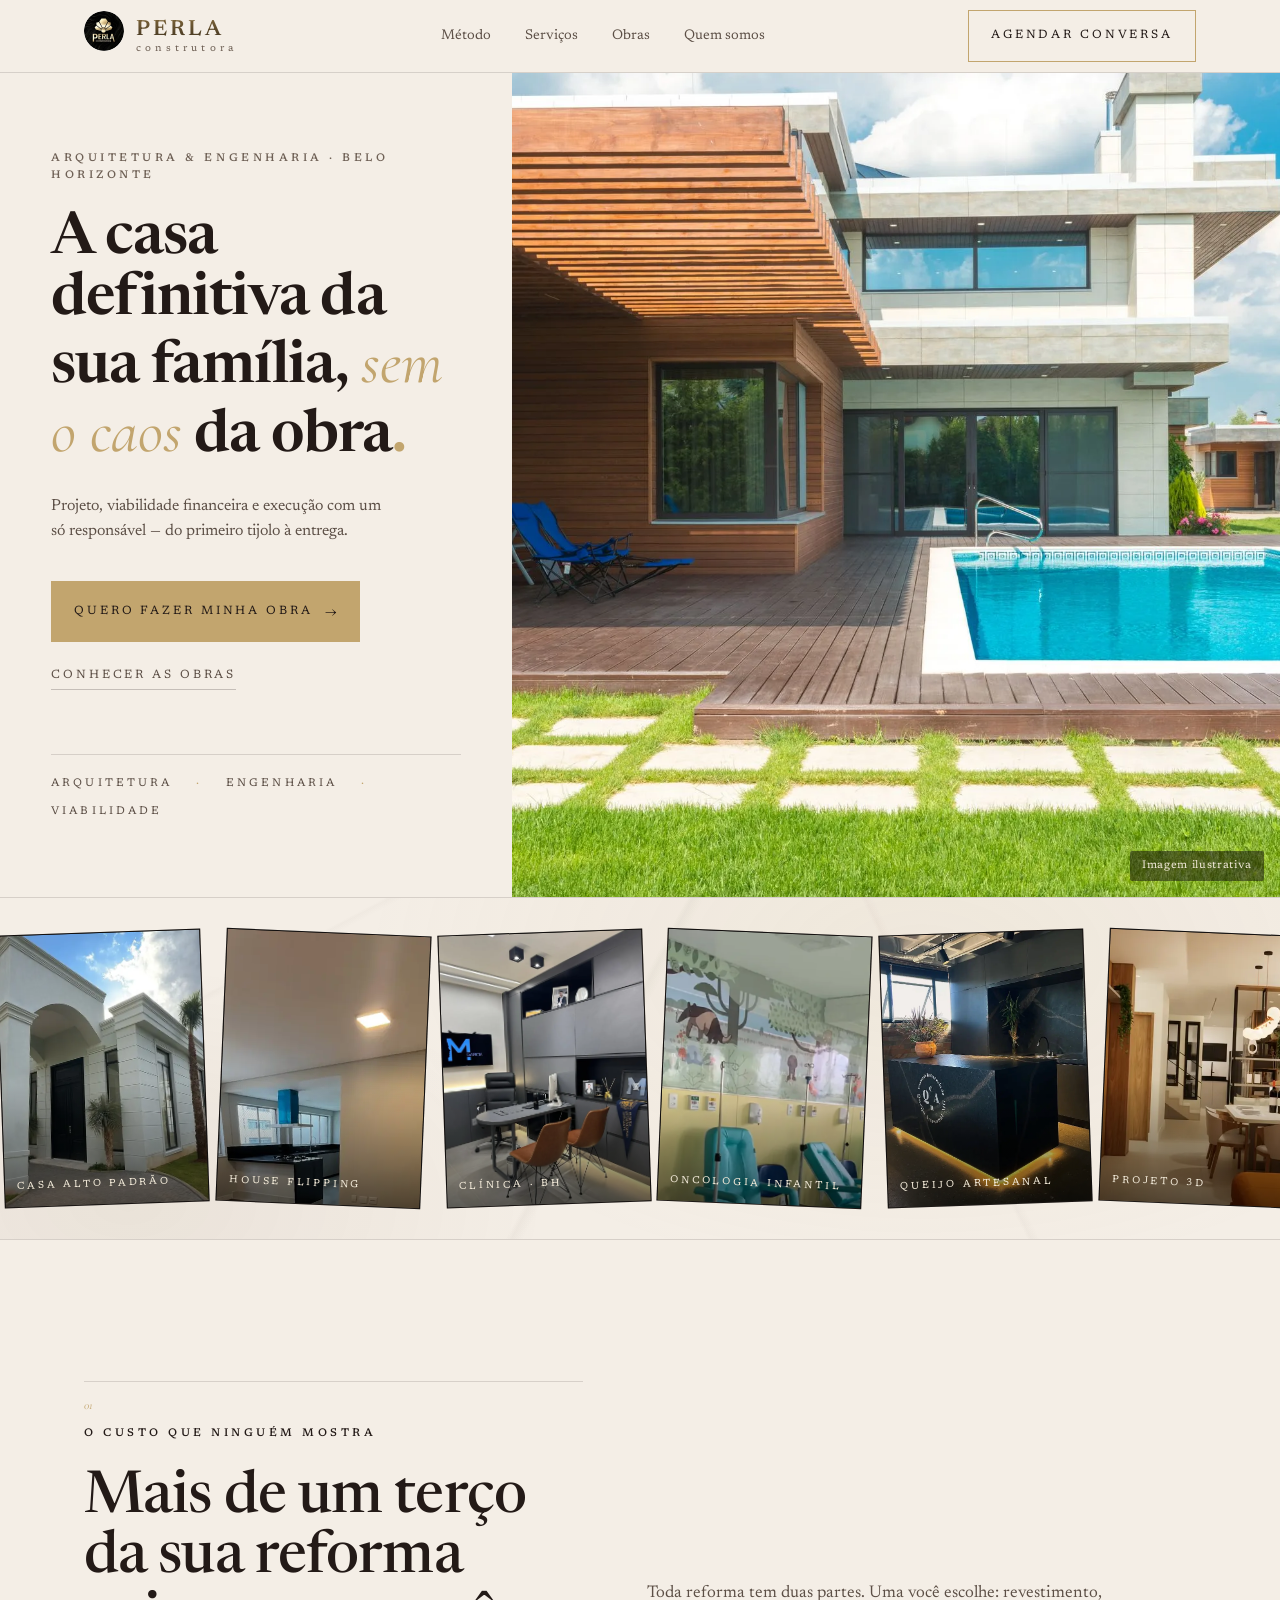
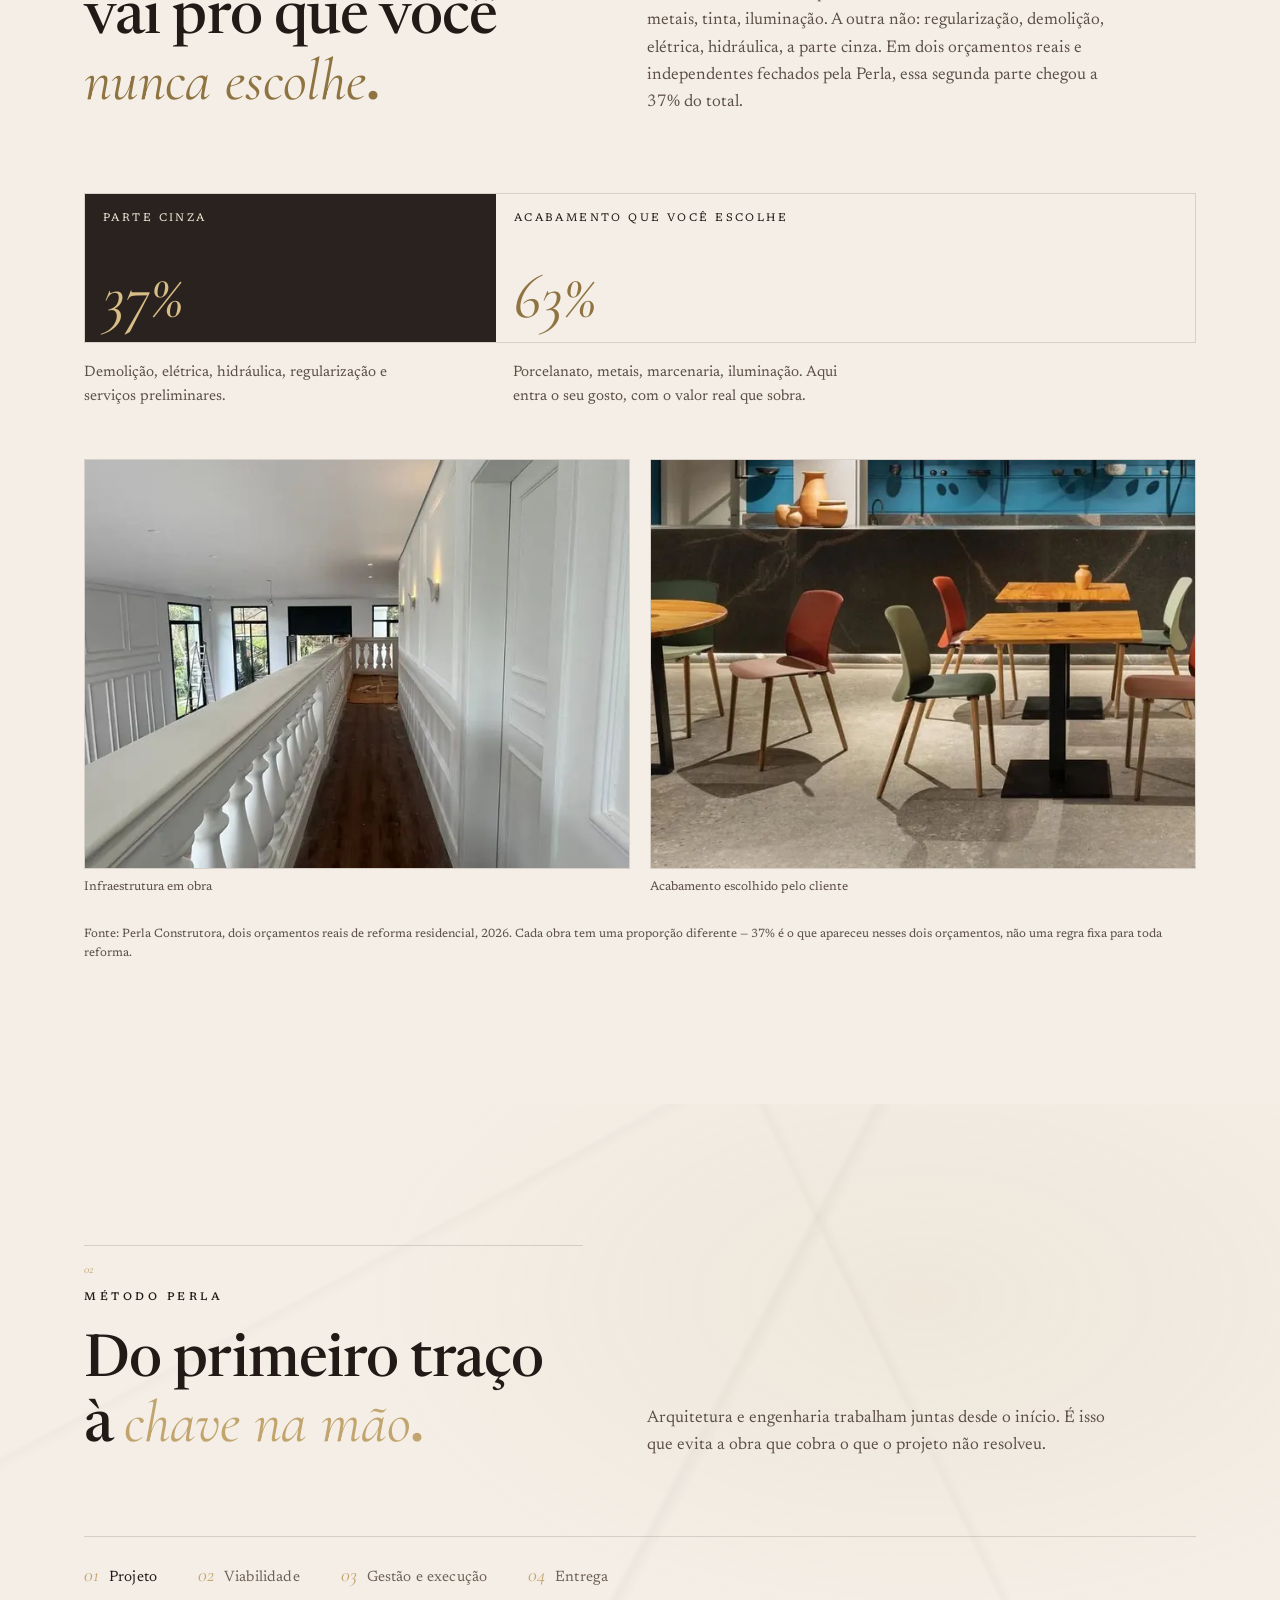
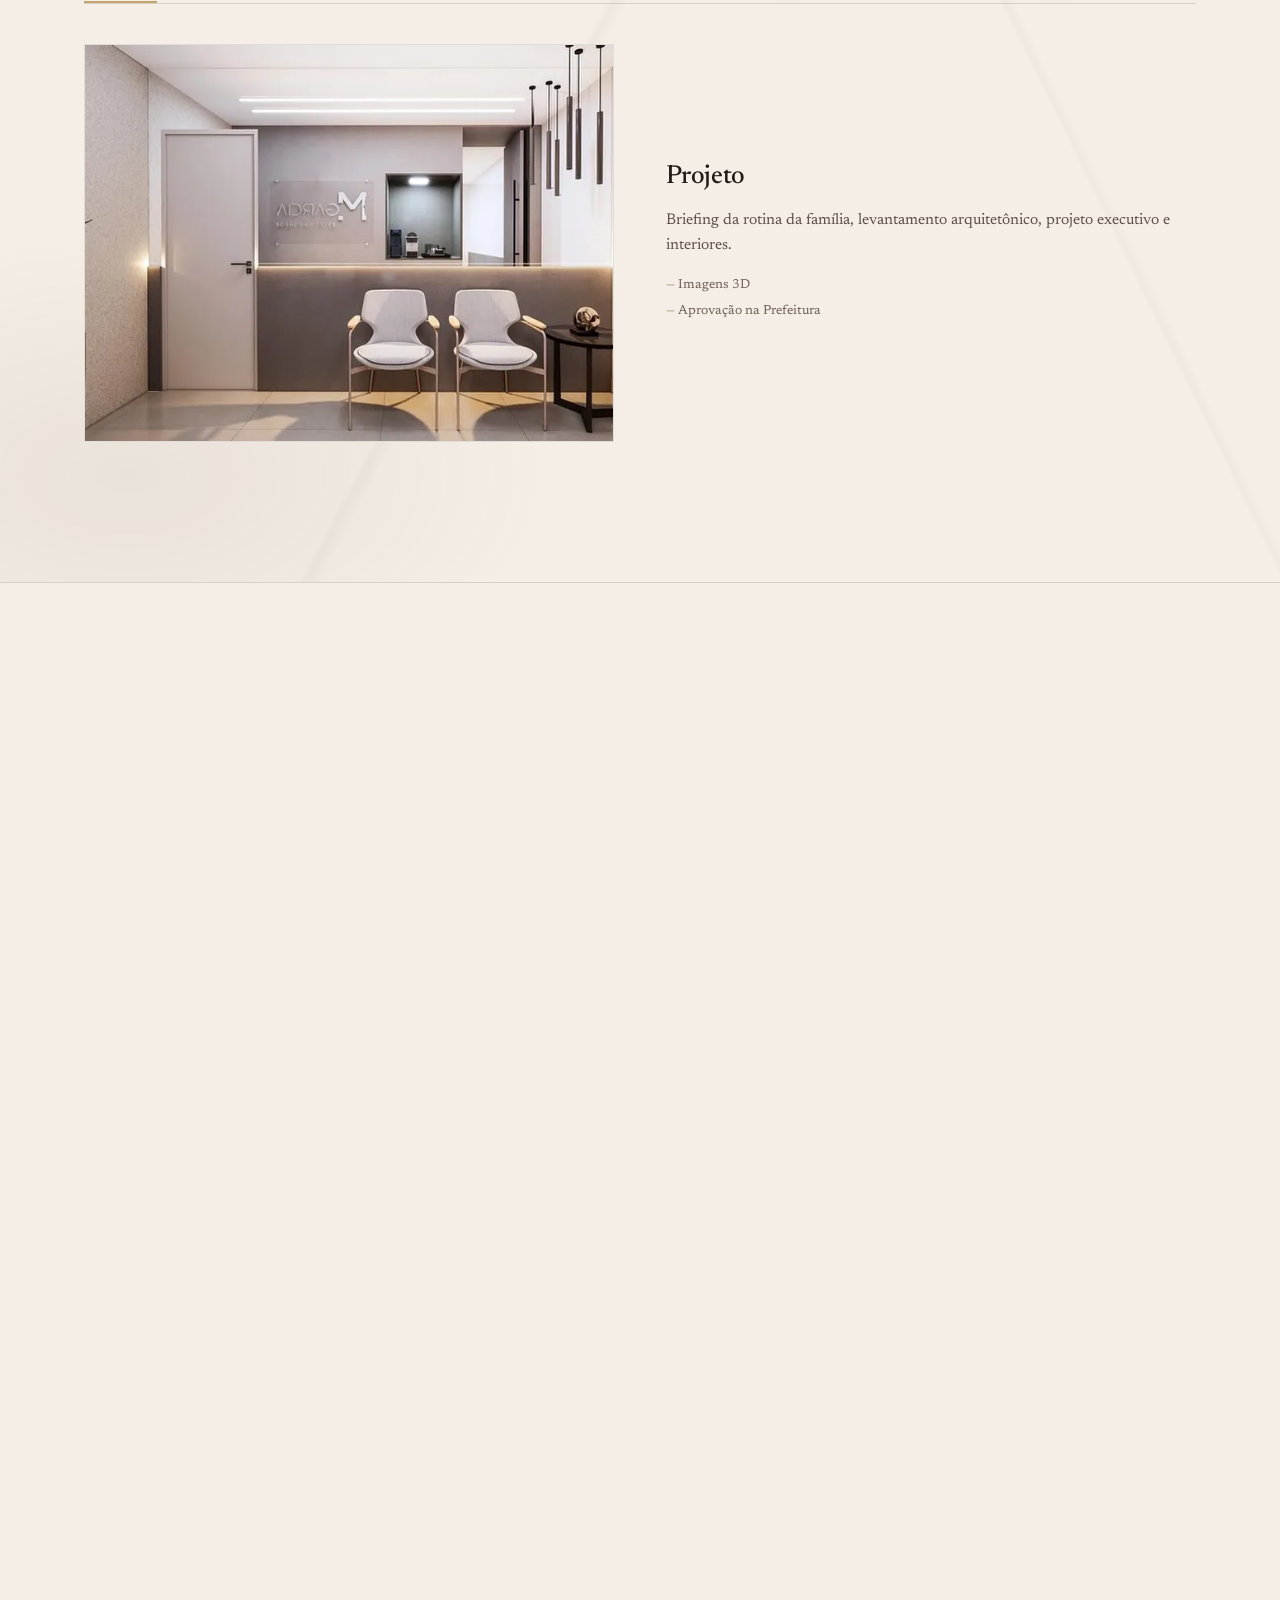
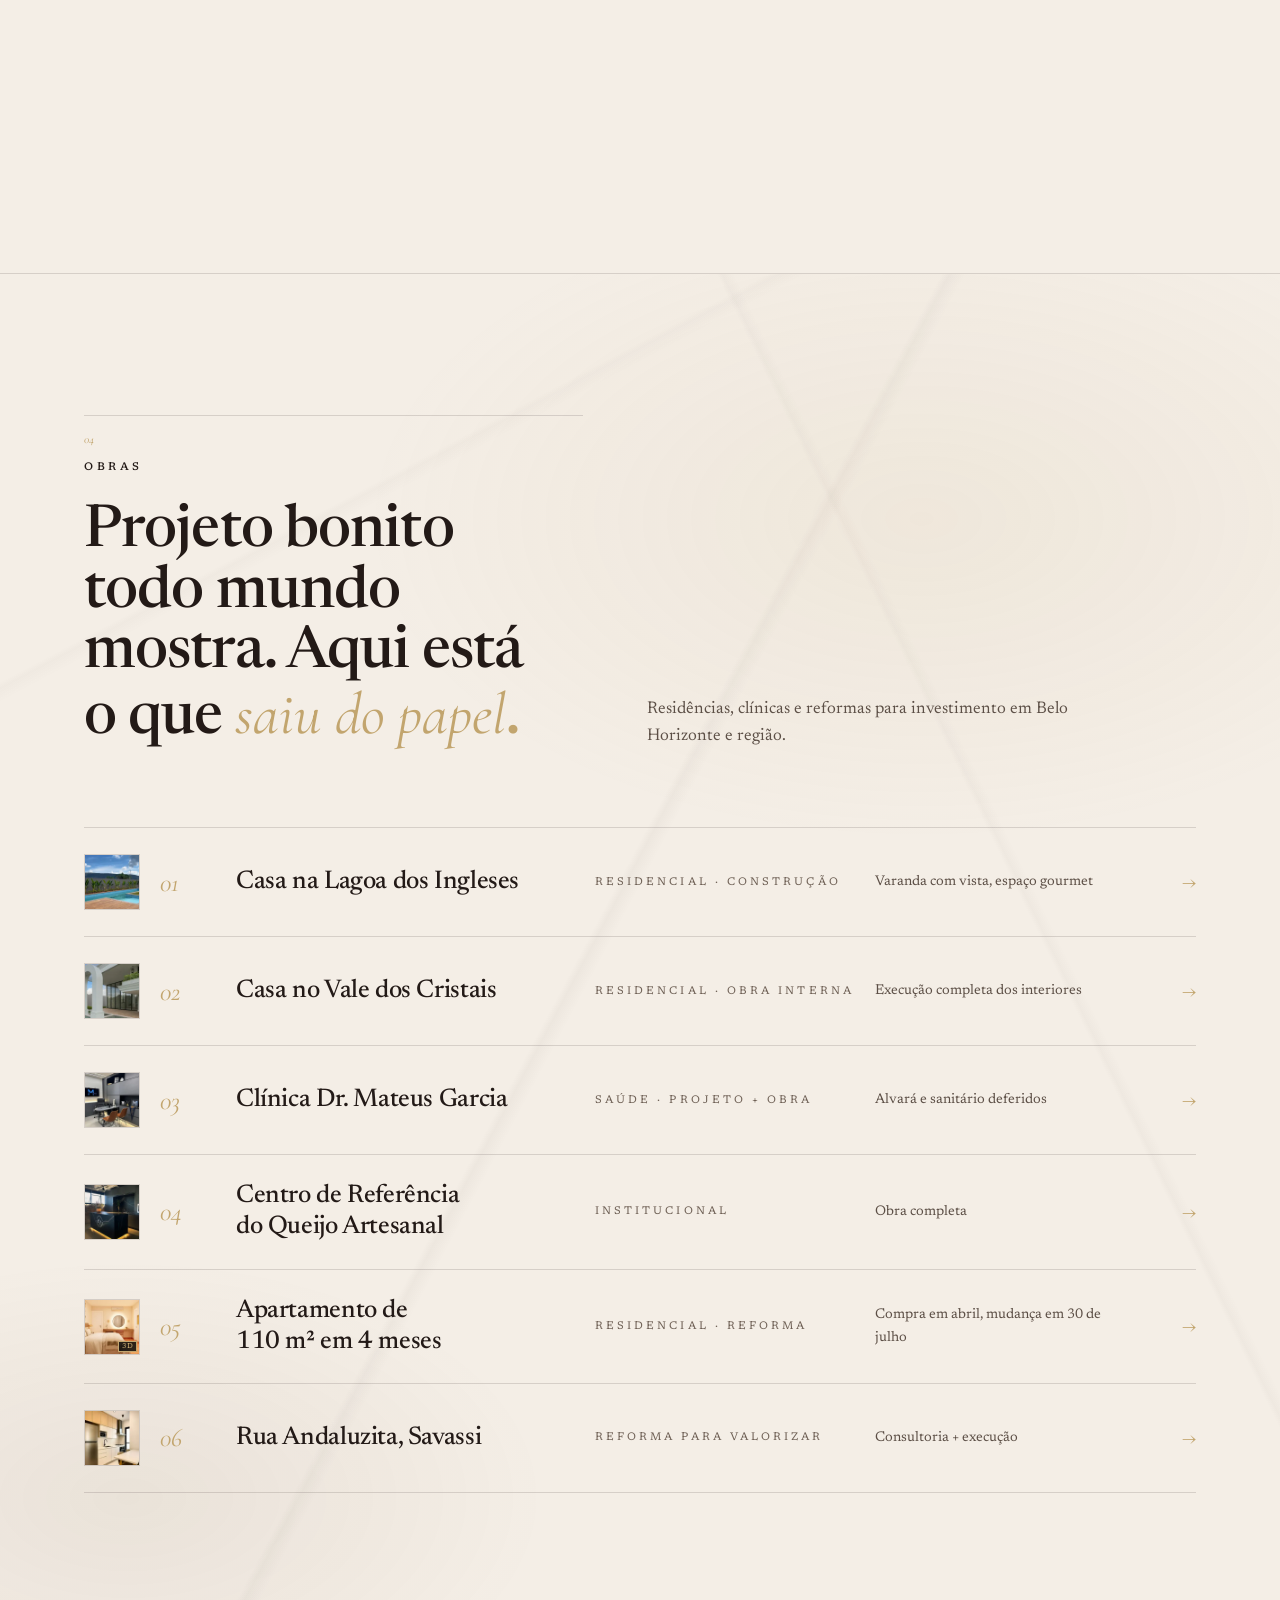
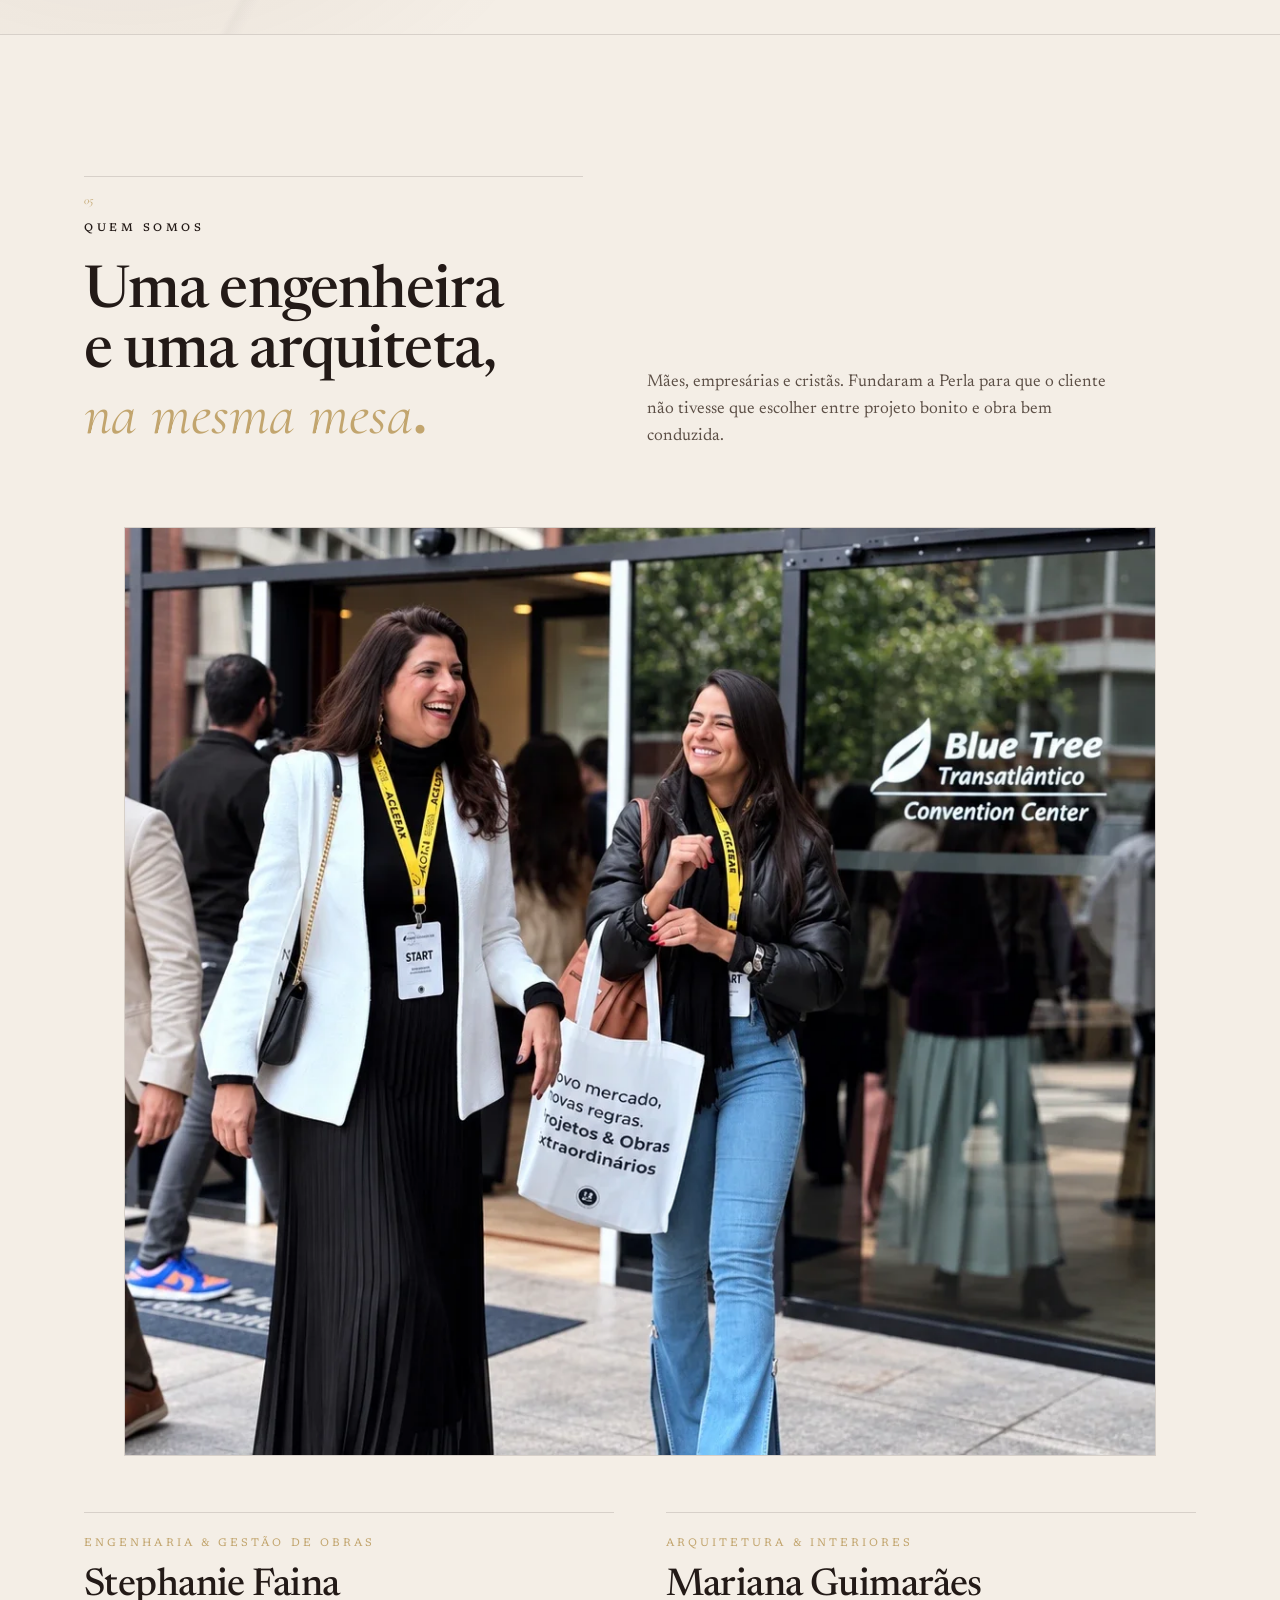
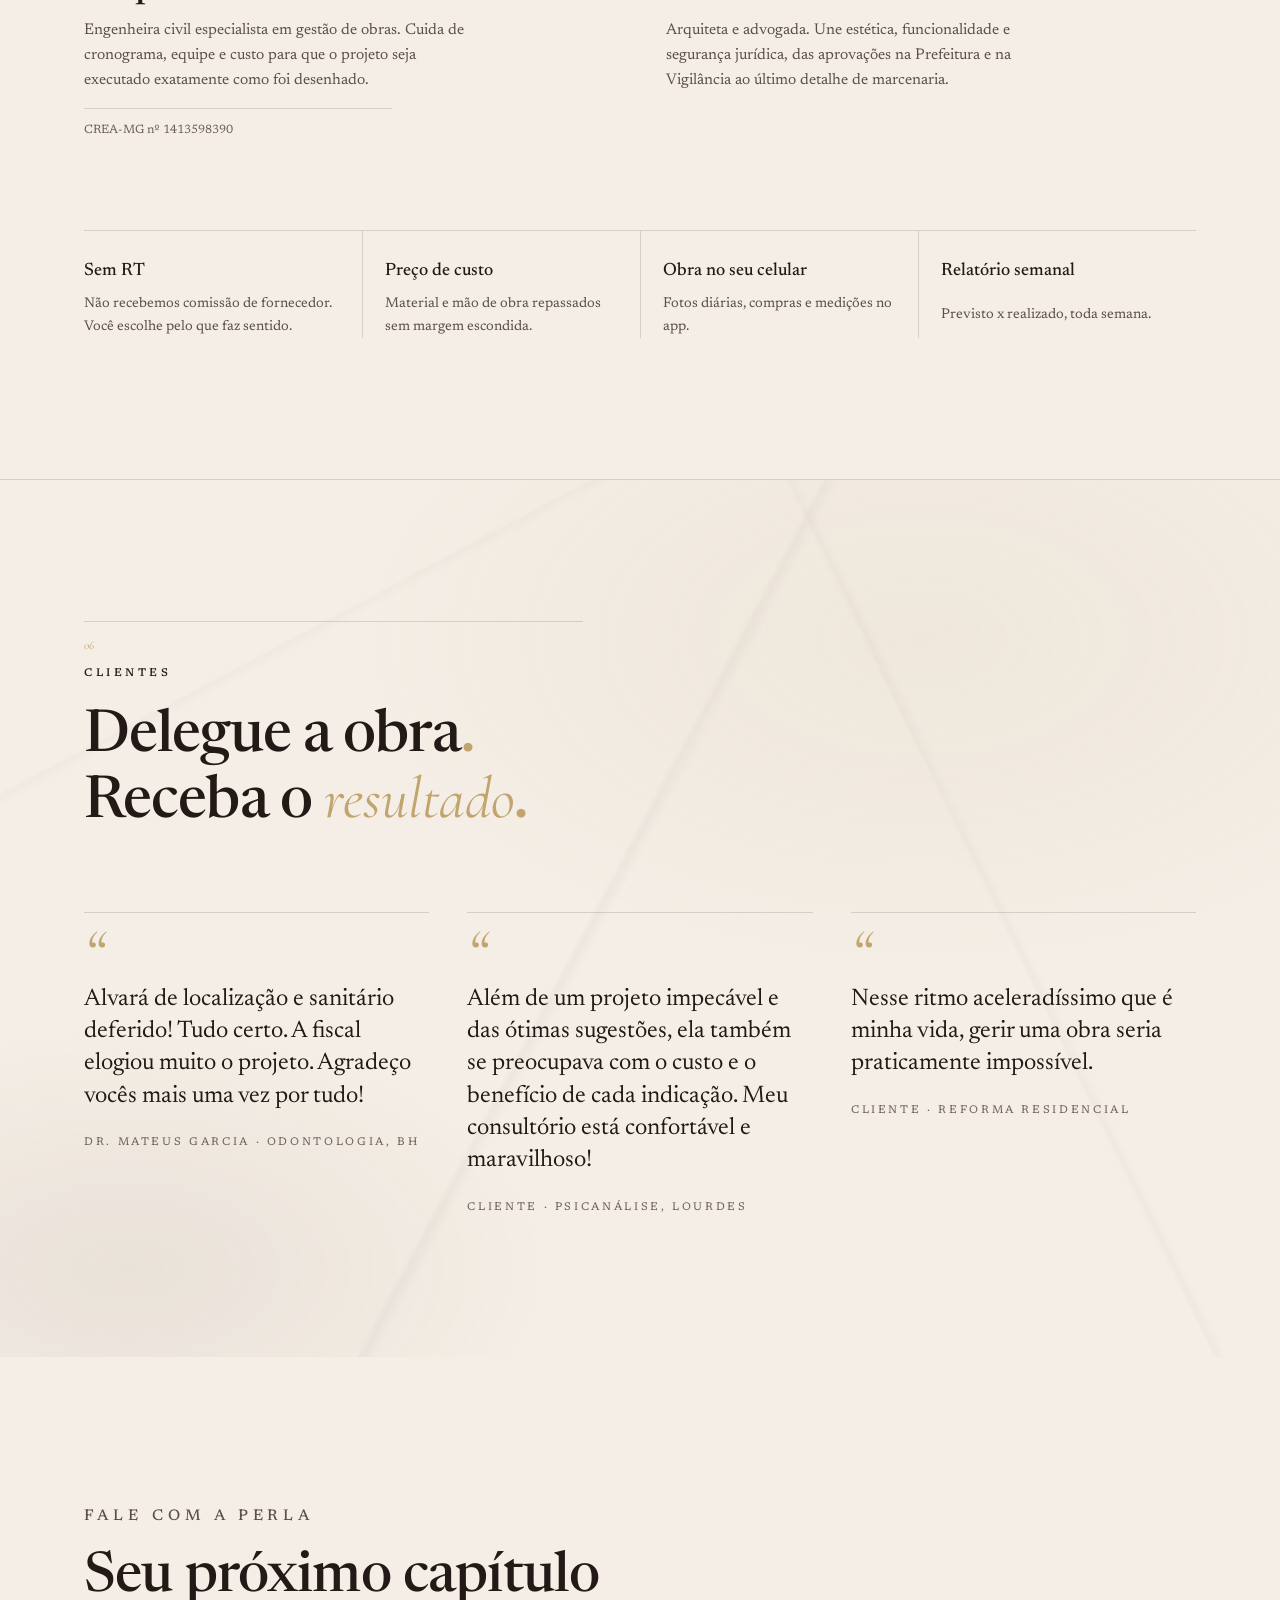
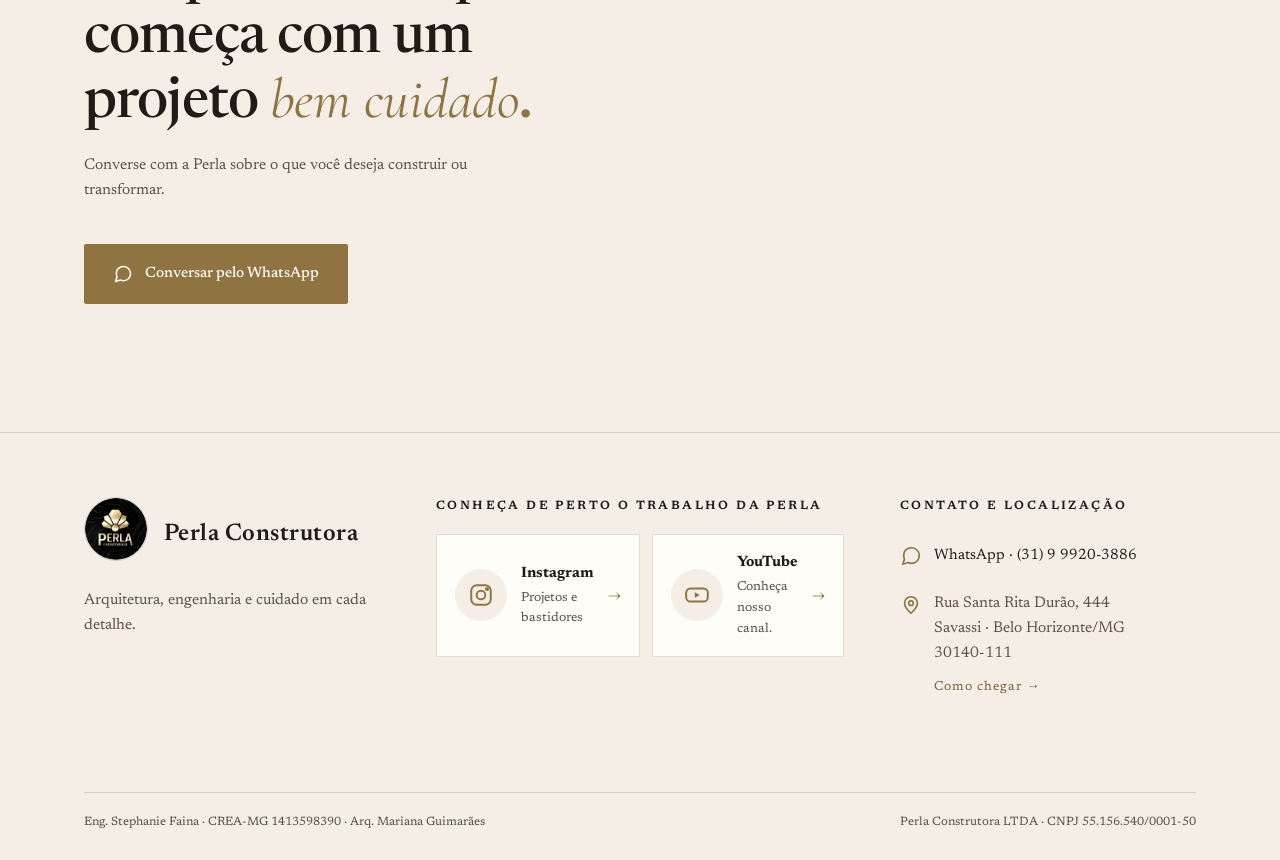
==== index.html @ 3a402b2c "Foto do hero, contraste da marca, WhatsApp padronizado e Método em abas - Hero: foto real (casa com " ====
<!doctype html>
<html lang="pt-BR">
<head>
<meta charset="utf-8">
<meta name="viewport" content="width=device-width, initial-scale=1, viewport-fit=cover">
<meta name="robots" content="noindex, nofollow">
<title>Perla Construtora | Arquitetura, Engenharia e Reformas em Belo Horizonte</title>
<meta name="description" content="Projeto, viabilidade financeira e execução de obras e reformas em Belo Horizonte, com um só responsável. Arquitetura + Engenharia + Viabilidade, sem o caos da obra.">
<meta name="theme-color" content="#F4EEE6">
<meta property="og:type" content="website">
<meta property="og:locale" content="pt_BR">
<meta property="og:site_name" content="Perla Construtora">
<meta property="og:title" content="Perla Construtora | Arquitetura, Engenharia e Reformas em Belo Horizonte">
<meta property="og:description" content="Projeto, viabilidade financeira e execução de obras e reformas em Belo Horizonte, com um só responsável.">
<!-- TODO: og:image e og:url assim que houver domínio de publicação definido (logo já temos, em assets/img/brand/) -->
<link rel="icon" type="image/png" sizes="32x32" href="assets/img/brand/favicon-32.png">
<link rel="apple-touch-icon" sizes="180x180" href="assets/img/brand/favicon-180.png">
<link rel="preconnect" href="https://fonts.googleapis.com">
<link rel="preconnect" href="https://fonts.gstatic.com" crossorigin>
<link rel="stylesheet" href="https://fonts.googleapis.com/css2?family=Cormorant+Garamond:ital,wght@1,400;1,500&family=Newsreader:ital,opsz,wght@0,6..72,400;0,6..72,500;0,6..72,600;1,6..72,400&display=swap">
<style>
/* ============ SISTEMA PERLA · tokens ============ */
:root{
  color-scheme: light;
  /* Cor: 1 fundo, 1 tinta, 1 acento. Nada além disso.
     Tema claro (redesign 26/09) — os nomes --onix/--perola foram mantidos (evita reescrever
     centenas de regras), mas os VALORES viraram os do tema claro: --onix agora é o fundo marfim,
     --perola agora é o texto escuro principal. Ver comentário "AINDA ESCUROS" abaixo para os
     poucos componentes que continuam propositalmente escuros e usam cor literal, não o token. */
  --onix:#F4EEE6;          /* fundo — marfim (era #0E0D0C) */
  --onix-2:#FFFDF8;        /* superfície elevada — cards (era #141210) */
  --perola:#231A17;        /* tinta principal (era #EFE7D6) */
  --perola-2:#5C4F46;      /* texto secundário (era #B3A994) */
  --perola-3:#6F6156;      /* legendas, metadados — 5.18:1 sobre --onix (era #89806F) */
  --ouro:#C2A56E;          /* acento — ouro champanhe do logo (chapado), inalterado */
  --ouro-deep:#9C8A5E;     /* ouro em hover / filetes fortes, inalterado */
  --linha:rgba(35,26,23,.14);
  --linha-2:rgba(35,26,23,.22);
  /* AINDA ESCUROS DE PROPÓSITO (cor literal, não usam --perola/--onix): .nav-mobile (drawer),
     .photo span (legenda sobre foto, tem scrim próprio), .bar .a (bloco escuro dentro do #custo) */
  --escuro-fixo:#0E0D0C; --claro-fixo:#EFE7D6;
  /* Papel/tinta (mesmos tokens, agora iguais a --onix/--perola — mantidos para não quebrar quem
     já referenciava --papel/--tinta diretamente no rodapé/faixa de contato) */
  --papel:#F4EEE6; --tinta:#231A17; --tinta-2:#5C4F46; --linha-p:rgba(35,26,23,.14);
  --ouro-paper:#8F7442; --ouro-paper-texto:#7A6237; /* variante escurecida p/ texto pequeno (4.5:1 em --papel) */

  --display:"Newsreader", "Iowan Old Style", Georgia, serif;
  --num:"Cormorant Garamond", "Iowan Old Style", Georgia, serif;
  --gutter:clamp(20px,5vw,72px);
  --max:1240px;
  /* Escala tipográfica de apoio: consolida corpo secundário (era 15.5/15px espalhado) e meta/terciário (era 14.5/14px) */
  --fs-support:15.5px;
  --fs-meta:14px;
}
*{box-sizing:border-box}
html{scroll-behavior:smooth}
body{margin:0;background:var(--onix);color:var(--perola);font-family:var(--display);font-size:17px;line-height:1.6;-webkit-font-smoothing:antialiased;text-rendering:optimizeLegibility}
a{color:inherit;text-decoration:none}
p{margin:0}
h1,h2,h3{margin:0;font-weight:500;text-wrap:balance;letter-spacing:-.015em}
.shell{max-width:var(--max);margin:0 auto;padding-inline:var(--gutter)}
.label{font-size:11px;letter-spacing:.32em;text-transform:uppercase;color:var(--perola);font-weight:500}
.label.dim{color:var(--perola-3)}
.it{font-family:var(--num);font-style:italic;font-weight:400;color:var(--ouro);letter-spacing:0}
.dot{color:var(--ouro)}
:focus-visible{outline:1px solid var(--ouro);outline-offset:4px}

/* grão de mármore: textura sutil, não enfeite. Linhas viraram tom escuro (eram quase-brancas,
   pensadas pro mármore escuro original) para continuarem visíveis sobre o novo fundo marfim. */
.marble{position:relative;isolation:isolate}
.marble::before{content:"";position:absolute;inset:0;z-index:-1;pointer-events:none;
  background:
   radial-gradient(900px 520px at 72% 18%, rgba(194,165,110,.09), transparent 62%),
   radial-gradient(700px 400px at 10% 90%, rgba(107,74,44,.07), transparent 60%),
   linear-gradient(118deg, transparent 47%, rgba(35,26,23,.03) 47.4%, transparent 48.2%),
   linear-gradient(64deg, transparent 71%, rgba(35,26,23,.022) 71.3%, transparent 71.9%),
   linear-gradient(152deg, transparent 20%, rgba(35,26,23,.018) 20.3%, transparent 21%);}

/* ============ NAV ============ */
.nav{position:sticky;top:env(safe-area-inset-top,0px);z-index:10;background:rgba(244,238,230,.88);backdrop-filter:blur(10px);-webkit-backdrop-filter:blur(10px);border-bottom:1px solid var(--linha)}
.nav .shell{display:flex;align-items:center;justify-content:space-between;gap:24px;height:72px}
.wordmark{display:flex;align-items:center;gap:12px}
.wordmark img{width:40px;height:40px;border-radius:50%;flex:0 0 auto;object-fit:cover}
.wordmark .txt{display:grid;line-height:1;gap:3px}
.wordmark b{font-weight:600;font-size:22px;letter-spacing:.14em;background:linear-gradient(180deg,var(--ouro-paper-texto),#4A3B24 80%);-webkit-background-clip:text;background-clip:text;color:transparent}
.wordmark .sub{font-size:10px;letter-spacing:.42em;color:var(--perola-3);text-transform:lowercase}
.nav ul{display:flex;gap:34px;list-style:none;margin:0;padding:0;font-size:14px;color:var(--perola-2)}
.nav ul a{transition:color .3s ease}
.nav ul a:hover{color:var(--perola)}
.btn{display:inline-flex;align-items:center;gap:12px;font-size:12px;letter-spacing:.24em;text-transform:uppercase;padding:15px 22px;border:1px solid var(--ouro);color:var(--perola);transition:background .35s ease,color .35s ease}
.btn:hover{background:var(--ouro);color:var(--tinta)}
.btn.solid{background:var(--ouro);color:var(--tinta)}
.btn.solid:hover{background:var(--tinta);color:var(--papel)}
.btn .arr{font-family:var(--num);font-style:italic;font-size:18px;letter-spacing:0;text-transform:none}
.link{font-size:12px;letter-spacing:.24em;text-transform:uppercase;color:var(--perola-2);border-bottom:1px solid var(--linha-2);padding-bottom:4px;transition:color .3s ease,border-color .3s ease}
.link:hover{color:var(--perola);border-color:var(--ouro)}
/* Menu mobile: hamburger substitui o menu desktop e o CTA do topo abaixo de 900px — nada de nav "sumindo" sem alternativa */
.nav-burger{display:none;flex-direction:column;justify-content:center;align-items:center;gap:5px;width:40px;height:40px;padding:0;margin:0;background:none;border:0;cursor:pointer;flex:0 0 auto}
.nav-burger span{display:block;width:20px;height:1.5px;background:var(--perola);transition:transform .3s cubic-bezier(.2,.7,.1,1),opacity .25s ease}
.nav-burger[aria-expanded="true"] span:nth-child(1){transform:translateY(6.5px) rotate(45deg)}
.nav-burger[aria-expanded="true"] span:nth-child(2){opacity:0}
.nav-burger[aria-expanded="true"] span:nth-child(3){transform:translateY(-6.5px) rotate(-45deg)}
.nav-mobile{display:none;position:fixed;left:0;right:0;top:73px;bottom:0;z-index:9;background:rgba(14,13,12,.98);backdrop-filter:blur(14px);-webkit-backdrop-filter:blur(14px);padding:8px var(--gutter) 32px;overflow-y:auto}
.nav-mobile.open{display:block}
.nav-mobile ul{display:block;list-style:none;margin:0;padding:0}
.nav-mobile li{border-bottom:1px solid var(--linha)}
.nav-mobile ul a{display:block;padding:20px 2px;font-family:var(--display);font-size:clamp(22px,6vw,28px);color:var(--claro-fixo)}
.nav-mobile .btn{margin-top:28px;justify-content:center;width:100%}
body.nav-open{overflow:hidden}
@media (max-width:900px){.nav>.shell>ul,.nav>.shell>.btn{display:none}.nav-burger{display:flex}}
@media (max-width:480px){.nav .btn{padding:11px 14px;font-size:10px;letter-spacing:.18em}}

/* ============ HERO (split claro — redesign 26/09) ============
   Painel de texto em marfim à esquerda (~40%) + fotografia grande à direita (~60%), sem escurecimento
   nem overlay sobre a foto — luminosidade e cores naturais preservadas, como pedido. Empilha no
   celular: texto primeiro, depois a foto, sem cortes de enquadramento (object-fit:cover só ajusta
   pelas bordas, nunca corta o centro do assunto). */
.hero-split{display:grid;grid-template-columns:minmax(340px,40%) 1fr;min-height:min(86vh,720px)}
.hero-texto{display:flex;flex-direction:column;justify-content:center;padding:clamp(48px,6vw,88px) clamp(28px,4vw,64px)}
.hero h1{font-size:clamp(38px,4.6vw,68px);line-height:1.04;font-weight:600;margin-top:24px}
.hero h1 .it{font-size:1.05em}
.hero .lede{font-size:clamp(16px,1.2vw,18px);color:var(--perola-2);max-width:38ch;margin-top:26px;line-height:1.6}
.hero .ctas{display:flex;flex-wrap:wrap;align-items:center;gap:24px;margin-top:36px}
.trio{display:flex;flex-wrap:wrap;gap:10px 24px;margin-top:clamp(40px,5vw,64px);padding-top:20px;border-top:1px solid var(--linha);font-size:11px;letter-spacing:.28em;text-transform:uppercase;color:var(--perola-2)}
.trio span:not(:last-child)::after{content:"·";margin-left:24px;color:var(--ouro)}
.hero-foto{position:relative;overflow:hidden;background:var(--onix-2)}
.hero-foto picture{position:absolute;inset:0;display:block}
.hero-foto img{width:100%;height:100%;object-fit:cover;display:block}
.hero-nota{position:absolute;bottom:16px;right:16px;font-size:11px;letter-spacing:.06em;color:#EFE7D6;background:rgba(14,13,12,.5);padding:6px 12px;border-radius:2px}
@media (max-width:900px){
  .hero-split{grid-template-columns:1fr;min-height:auto}
  .hero-foto{aspect-ratio:4/3;order:2}
  .hero-texto{order:1;padding-bottom:24px}
}
/* Espaçamento comprimido só no celular — a foto precisa aparecer bem mais cedo (era só depois de
   toda a rolagem do texto). Reduz as margens entre título/descrição/CTAs/tags, sem mudar desktop. */
@media (max-width:600px){
  .hero h1{margin-top:16px}
  .hero .lede{margin-top:14px}
  .hero .ctas{margin-top:20px;gap:14px}
  .trio{margin-top:20px;padding-top:14px}
}

/* ============ SEÇÕES ============ */
section{padding-block:clamp(88px,11vw,160px)}
section[id]{scroll-margin-top:88px}
/* Ritmo vertical comprimido no mobile: o floor de 88px do clamp acima é alto demais empilhado em telas
   pequenas — reduzido aqui só para phones, sem mexer no valor fluido usado em tablet/desktop */
@media (max-width:600px){section{padding-block:clamp(56px,14vw,88px)}}
.sec-head{display:grid;grid-template-columns:minmax(0,1fr) minmax(0,1.1fr);gap:clamp(28px,5vw,80px);align-items:end;margin-bottom:clamp(48px,6vw,88px)}
.sec-head .tag{display:grid;gap:10px;border-top:1px solid var(--linha);padding-top:14px}
.sec-head .tag i{font-family:var(--num);font-size:12px;color:var(--ouro)}
.sec-head h2{font-size:clamp(34px,4.6vw,64px);line-height:1.03;margin-top:26px}
.sec-head p{color:var(--perola-2);max-width:46ch}
@media (max-width:820px){.sec-head{grid-template-columns:1fr}}

/* Foto real dentro de .photo: preenche o quadro, legenda sobreposta com gradiente de leitura */
.photo{position:relative;background:linear-gradient(160deg,#1c1916,#0f0e0d 70%);border:1px solid var(--linha);overflow:hidden;display:flex;align-items:flex-end;padding:18px}
.photo::after{content:"";position:absolute;inset:0;background:linear-gradient(180deg,transparent 55%,rgba(0,0,0,.55) 100%);pointer-events:none}
.photo img{position:absolute;inset:0;width:100%;height:100%;object-fit:cover;display:block}
.photo span{position:relative;z-index:1;font-size:10px;letter-spacing:.28em;text-transform:uppercase;color:var(--claro-fixo)}

/* Fita de obras: rolagem contínua em CSS puro (sem lib), pausa no hover, some sob prefers-reduced-motion */
.marquee-strip{border-top:1px solid var(--linha);border-bottom:1px solid var(--linha);overflow:hidden;padding-block:clamp(22px,3vw,34px)}
.marquee-track{display:flex;gap:16px;width:max-content}
.marquee-track .photo{flex:0 0 auto;width:clamp(150px,16vw,210px);aspect-ratio:3/4;padding:12px}
.marquee-track .photo:nth-child(odd){transform:rotate(-2deg)}
.marquee-track .photo:nth-child(even){transform:rotate(2.4deg)}
@media (prefers-reduced-motion:no-preference){
  .marquee-track{animation:marquee-scroll 46s linear infinite}
  .marquee-strip:hover .marquee-track,.marquee-strip:focus-within .marquee-track{animation-play-state:paused}
  @keyframes marquee-scroll{from{transform:translateX(0)}to{transform:translateX(-50%)}}
}
@media (prefers-reduced-motion:reduce){.marquee-strip{overflow-x:auto}}

/* ============ O CUSTO (seção clara) ============ */
.paper{background:var(--papel);color:var(--tinta)}
.paper .sec-head .tag{border-color:var(--linha-p)}
.paper .label{color:var(--tinta)}
.paper .label.dim,.paper .sec-head p{color:var(--tinta-2)}
.paper .it{color:var(--ouro-paper)}
.paper h2{color:var(--tinta)}
.paper .dot{color:var(--ouro-paper)}
.split{display:grid;gap:18px}
.bar{display:grid;grid-template-columns:37fr 63fr;height:clamp(96px,12vw,150px);border:1px solid var(--linha-p)}
.bar div{display:flex;flex-direction:column;justify-content:space-between;padding:16px 18px}
.bar .a{background:#2A221E;color:var(--claro-fixo)}
.bar .b{background:transparent}
.bar b{font-family:var(--num);font-style:italic;font-weight:400;font-size:clamp(40px,5vw,64px);line-height:.9}
.bar .a b{color:#D8BD86}
.bar .b b{color:var(--ouro-paper)}
.bar small{font-size:11px;letter-spacing:.22em;text-transform:uppercase}
.bar-legend{display:grid;grid-template-columns:37fr 63fr;gap:0;font-size:15px;color:var(--tinta-2)}
.bar-legend p{padding-right:18px;max-width:40ch}
.bar-legend p+p{padding-left:18px}
.src{font-size:12px;color:var(--tinta-2);margin-top:10px}
.custo-fotos{display:grid;grid-template-columns:1fr 1fr;gap:20px;margin-top:32px}
.custo-fotos figure{margin:0}
.custo-fotos img{width:100%;height:auto;display:block;border:1px solid var(--linha-p)}
.custo-fotos figcaption{margin-top:8px;font-size:12.5px;color:var(--tinta-2)}
@media (max-width:640px){.bar-legend{grid-template-columns:1fr;gap:12px}.bar-legend p+p{padding-left:0}.custo-fotos{grid-template-columns:1fr}}
.bar div{transition:background-color .5s ease}
.bar:hover .a{background-color:#332921}

/* ============ MÉTODO ============ */
.metodo-tabs{border-top:1px solid var(--linha);padding-top:8px}
.metodo-nav{display:flex;flex-wrap:wrap;border-bottom:1px solid var(--linha);margin-bottom:40px}
.metodo-tab{appearance:none;background:none;border:none;border-bottom:2px solid transparent;cursor:pointer;display:flex;align-items:baseline;gap:10px;padding:18px 0 14px;margin-right:clamp(20px,3.2vw,44px);font-family:inherit;color:var(--perola-3);transition:color .3s ease,border-color .3s ease}
.metodo-tab i{font-family:var(--num);font-style:italic;font-size:20px;color:var(--ouro)}
.metodo-tab span{font-size:15px;letter-spacing:.01em}
.metodo-tab:hover{color:var(--perola)}
.metodo-tab:focus-visible{outline:2px solid var(--ouro);outline-offset:4px}
.metodo-tab.is-active{color:var(--perola);border-bottom-color:var(--ouro)}
.metodo-painel{display:grid;grid-template-columns:minmax(0,1fr) minmax(0,1fr);gap:clamp(28px,4vw,56px);align-items:center}
.metodo-painel[hidden]{display:none}
.metodo-foto{display:block;aspect-ratio:4/3;overflow:hidden;border:1px solid var(--linha);background:var(--onix-2)}
.metodo-foto img{width:100%;height:100%;object-fit:cover;display:block}
.metodo-foto-wide{aspect-ratio:37/5}
.metodo-texto h3{font-size:clamp(22px,2.2vw,26px);line-height:1.15;margin-bottom:16px}
.metodo-texto p{color:var(--perola-2);font-size:var(--fs-support)}
.metodo-texto ul{margin:16px 0 0;padding:0;list-style:none;display:grid;gap:6px;font-size:13px;color:var(--perola-3)}
.metodo-texto li::before{content:"— ";color:var(--ouro-deep)}
@media (max-width:760px){.metodo-nav{margin-bottom:28px}.metodo-tab{padding:12px 0 10px;margin-right:20px}.metodo-tab span{font-size:14px}.metodo-painel{grid-template-columns:1fr;gap:20px}}
@media (prefers-reduced-motion:reduce){.metodo-tab{transition:none}}

/* ============ SERVIÇOS ============ */
.doors{display:grid;grid-template-columns:repeat(3,minmax(0,1fr));gap:clamp(16px,2vw,28px)}
.door{display:grid;grid-template-rows:auto auto 1fr;gap:22px;border:1px solid var(--linha);padding:0 0 clamp(24px,2.6vw,36px);background:var(--onix-2);transition:border-color .4s ease}
.door:hover{border-color:var(--ouro-deep)}
.door .photo{aspect-ratio:4/3;width:100%;max-width:100%;border:0;border-bottom:1px solid var(--linha);overflow:hidden}
.door .photo img{transition:transform .6s cubic-bezier(.2,.7,.1,1)}
.door:hover .photo img{transform:scale(1.045)}
.door>div:not(.photo),.door>p{padding-inline:clamp(24px,2.6vw,36px)}
.door h3{font-size:clamp(24px,2.3vw,30px);line-height:1.1}
.door .arr{display:inline-block;font-family:var(--num);font-style:italic;color:var(--ouro);margin-left:8px;opacity:0;transform:translateX(-6px);transition:opacity .4s ease,transform .4s cubic-bezier(.2,.7,.1,1)}
.door:hover .arr{opacity:1;transform:translateX(0)}
.door p{color:var(--perola-2);font-size:var(--fs-support)}
.door .for{font-size:11px;letter-spacing:.28em;text-transform:uppercase;color:var(--perola-3)}
.niche{margin-top:clamp(16px,2vw,28px);display:grid;grid-template-columns:auto auto 1fr auto;gap:clamp(20px,3vw,40px);align-items:center;border:1px solid var(--linha);padding:clamp(24px,2.6vw,36px);transition:border-color .4s ease}
.niche:hover{border-color:var(--ouro-deep)}
.niche .foto{width:88px;height:88px;flex:0 0 auto;border:1px solid var(--linha);overflow:hidden}
.niche .foto img{width:100%;height:100%;object-fit:cover;display:block}
.niche .it{font-size:clamp(44px,4.4vw,60px);line-height:.8}
.niche h3{font-size:clamp(22px,2.2vw,26px)}
.niche p{color:var(--perola-2);font-size:var(--fs-support);max-width:60ch;margin-top:6px}
@media (max-width:900px){.doors{grid-template-columns:1fr}.niche{grid-template-columns:auto 1fr;grid-template-areas:"foto num" "texto texto" "link link"}.niche .foto{grid-area:foto}.niche .it{grid-area:num}.niche>div{grid-area:texto}.niche .link{grid-area:link;margin-top:12px}}

/* ============ OBRAS ============ */
.works{list-style:none;margin:0;padding:0;border-top:1px solid var(--linha)}
.works li{border-bottom:1px solid var(--linha)}
.works a{display:grid;grid-template-columns:56px 56px minmax(0,1.3fr) minmax(0,1fr) minmax(0,1fr) 40px;gap:20px;align-items:center;padding:26px 0;transition:padding .35s ease}
.works a:hover{padding-left:10px}
.works .thumb{width:56px;height:56px;overflow:hidden;flex:0 0 auto;border:1px solid var(--linha);position:relative}
.works .thumb img{width:100%;height:100%;object-fit:cover;display:block;transition:transform .5s cubic-bezier(.2,.7,.1,1)}
.works a:hover .thumb img{transform:scale(1.08)}
.works .thumb .selo-3d-mini{position:absolute;bottom:2px;right:2px;background:rgba(14,13,12,.86);border:1px solid var(--ouro);color:var(--ouro);font-size:7px;letter-spacing:.06em;padding:1px 3px;line-height:1}
.works .n{font-family:var(--num);font-style:italic;color:var(--ouro);font-size:26px;transition:color .35s ease}
.works a:hover .n{color:var(--perola)}
.works h3{font-size:clamp(20px,2vw,26px);line-height:1.2}
.works .t{font-size:11px;letter-spacing:.28em;text-transform:uppercase;color:var(--perola-3)}
.works .d{font-size:var(--fs-meta);color:var(--perola-2)}
.works .go{font-family:var(--num);font-style:italic;color:var(--ouro);font-size:22px;text-align:right;display:inline-block;transition:transform .35s cubic-bezier(.2,.7,.1,1)}
.works a:hover .go{transform:translateX(5px)}
@media (max-width:820px){
  .works a{grid-template-columns:56px 40px 1fr;row-gap:6px}
  .works .thumb{grid-row:1/4}
  .works .n{grid-column:2;grid-row:1}
  .works h3{grid-column:3;grid-row:1}
  .works .t{grid-column:3;grid-row:2}
  .works .d{grid-column:3;grid-row:3}
  .works .go{display:none}
}

/* ============ SÓCIAS ============ */
.duo-photo{margin-bottom:clamp(32px,5vw,56px);border:1px solid var(--linha);overflow:hidden}
.duo-photo img{width:100%;height:auto;display:block;aspect-ratio:1080/972;object-fit:cover}
.duo{display:grid;grid-template-columns:repeat(2,minmax(0,1fr));gap:clamp(24px,4vw,64px)}
.person{display:grid;gap:14px;align-content:start;border-top:1px solid var(--linha);padding-top:22px}
.person h3{font-size:clamp(28px,3vw,40px);line-height:1}
.person .role{font-size:11px;letter-spacing:.28em;text-transform:uppercase;color:var(--ouro)}
.person p{color:var(--perola-2);font-size:var(--fs-support);max-width:44ch}
.person .reg{font-size:12px;color:var(--perola-3);border-top:1px solid var(--linha);padding-top:12px}
.values{display:grid;grid-template-columns:repeat(4,minmax(0,1fr));gap:0;margin-top:clamp(56px,7vw,96px);border-top:1px solid var(--linha)}
.values div{padding:26px 22px 0 0;display:grid;gap:8px}
.values div+div{padding-left:22px;border-left:1px solid var(--linha)}
.values b{font-weight:500;font-size:18px;position:relative;display:inline-block}
.values b::after{content:"";position:absolute;left:0;right:0;bottom:-3px;height:1px;background:var(--ouro);transform:scaleX(0);transform-origin:left;transition:transform .4s cubic-bezier(.2,.7,.1,1)}
.values div:hover b::after{transform:scaleX(1)}
.values span{font-size:var(--fs-meta);color:var(--perola-2)}
@media (max-width:820px){.duo{grid-template-columns:1fr}.values{grid-template-columns:1fr 1fr;row-gap:28px}.values div:nth-child(3){border-left:0;padding-left:0}}
@media (max-width:480px){.values{grid-template-columns:1fr;row-gap:24px}.values div{border-left:0!important;padding-left:0!important}}

/* ============ DEPOIMENTOS ============ */
.quotes{display:grid;grid-template-columns:repeat(3,minmax(0,1fr));gap:clamp(24px,3vw,48px)}
.quotes figure{margin:0;display:grid;gap:22px;align-content:start;border-top:1px solid var(--linha);padding-top:26px;transition:border-color .4s ease}
.quotes figure:hover{border-color:var(--ouro-deep)}
.quotes .mark{font-family:var(--num);font-style:italic;color:var(--ouro);font-size:64px;line-height:.4;height:22px;display:inline-block;transition:transform .4s cubic-bezier(.2,.7,.1,1)}
.quotes figure:hover .mark{transform:translateY(-3px)}
.quotes blockquote{margin:0;font-size:clamp(20px,1.9vw,24px);line-height:1.35;font-weight:400}
.quotes figcaption{font-size:11px;letter-spacing:.24em;text-transform:uppercase;color:var(--perola-3)}
@media (max-width:900px){.quotes{grid-template-columns:1fr}}

/* ============ FAIXA DE CONTATO + RODAPÉ (tema claro — Complemento 26/09) ============
   Só esta faixa final + rodapé passam para marfim/tinta/ouro-paper nesta entrega. O resto da
   página (hero, método, serviços, obras, quem somos) continua no tema escuro atual — migra
   numa entrega separada. Reaproveita os tokens --papel/--tinta/--tinta-2/--linha-p/--ouro-paper
   já oficiais da marca (mesmos da seção #custo), nada inventado. */
.cta-contato{text-align:left;padding-block:clamp(72px,10vw,128px)}
.cta-contato h2{font-size:clamp(32px,4.6vw,56px);line-height:1.08;max-width:16ch;color:var(--tinta)}
.cta-contato p{color:var(--tinta-2);max-width:48ch;margin-top:20px;font-size:var(--fs-support)}
.cta-contato .ctas{display:flex;flex-wrap:wrap;gap:20px;align-items:center;margin-top:40px}
.btn-contato{display:inline-flex;align-items:center;gap:12px;font-size:15px;font-weight:500;padding:17px 28px;min-height:44px;border-radius:2px;transition:background .2s ease,color .2s ease,border-color .2s ease,transform .15s ease,box-shadow .2s ease}
.btn-contato svg{width:20px;height:20px;flex:0 0 auto}
.btn-contato.principal{background:var(--ouro-paper);color:#FFFDF8;border:1px solid var(--ouro-paper)}
.btn-contato.principal:hover{background:#7A6237;box-shadow:0 6px 18px rgba(35,26,23,.18);transform:translateY(-1px)}
.btn-contato.secundario{background:transparent;color:var(--tinta);border:1.5px solid var(--tinta-2)}
.btn-contato.secundario:hover{background:var(--tinta);color:var(--papel);transform:translateY(-1px)}
.btn-contato:active{transform:translateY(0);box-shadow:none}
.btn-contato:focus-visible{outline:2px solid var(--ouro-paper);outline-offset:3px}
@media (prefers-reduced-motion:reduce){.btn-contato{transition:none}.btn-contato:hover{transform:none}}

footer.rodape-claro{background:var(--papel);color:var(--tinta-2);padding-block:64px 28px;border-top:1px solid var(--linha-p)}
footer.rodape-claro .shell{display:grid;grid-template-columns:1.1fr 1fr 1.1fr;gap:56px}
.footer-titulo{font-size:12px;letter-spacing:.2em;text-transform:uppercase;color:var(--tinta);font-weight:600;margin-bottom:18px}
.rodape-marca .wordmark-lg{display:flex;align-items:center;gap:16px}
.rodape-marca .wordmark-lg img{width:64px;height:64px;border-radius:50%;object-fit:cover;border:1px solid var(--linha-p)}
.rodape-marca .wordmark-lg b{font-family:var(--display);font-weight:600;font-size:24px;letter-spacing:.02em;color:var(--tinta)}
.rodape-marca p{margin-top:18px;max-width:32ch;font-size:var(--fs-support);color:var(--tinta-2)}

.rede-cards{display:grid;grid-template-columns:1fr;gap:12px}
@media (min-width:640px){.rede-cards{grid-template-columns:1fr 1fr}}
.rede-card{display:flex;align-items:center;gap:14px;padding:16px 18px;border:1px solid var(--linha-p);background:#FFFDF8;transition:border-color .2s ease,transform .15s ease,box-shadow .2s ease}
.rede-card:hover{border-color:var(--ouro-paper);box-shadow:0 6px 18px rgba(35,26,23,.08);transform:translateY(-1px)}
.rede-card:focus-visible{outline:2px solid var(--ouro-paper);outline-offset:2px}
.rede-card:active{transform:translateY(0)}
.rede-icon{flex:0 0 auto;width:52px;height:52px;border-radius:50%;background:var(--papel);display:flex;align-items:center;justify-content:center;color:var(--ouro-paper)}
.rede-icon svg{width:26px;height:26px}
.rede-info{flex:1 1 auto;min-width:0}
.rede-info b{display:block;font-size:15px;color:var(--tinta)}
.rede-info span{display:block;font-size:13px;color:var(--tinta-2);margin-top:2px}
.rede-seta{flex:0 0 auto;font-family:var(--num);font-style:italic;font-size:20px;color:var(--ouro-paper);transition:transform .2s ease}
.rede-card:hover .rede-seta{transform:translateX(4px)}
@media (prefers-reduced-motion:reduce){.rede-card,.rede-seta{transition:none}.rede-card:hover{transform:none}.rede-card:hover .rede-seta{transform:none}}

.contato-linha{display:flex;align-items:center;gap:12px;min-height:44px;color:var(--tinta);font-size:15px;transition:color .2s ease}
.contato-linha:hover{color:var(--ouro-paper-texto)}
.contato-linha .contato-icon{flex:0 0 auto;width:22px;height:22px;color:var(--ouro-paper)}
.endereco-bloco{display:flex;gap:12px;margin-top:14px;color:var(--tinta-2);font-size:var(--fs-support)}
.endereco-bloco .contato-icon{flex:0 0 auto;width:22px;height:22px;margin-top:2px;color:var(--ouro-paper)}
.endereco-bloco address{font-style:normal}
.como-chegar{display:inline-block;margin-top:10px;margin-left:34px;font-size:13px;letter-spacing:.08em;color:var(--ouro-paper-texto);border-bottom:1px solid transparent;transition:border-color .2s ease}
.como-chegar:hover{border-color:var(--ouro-paper-texto)}

footer.rodape-claro .legal{grid-column:1/-1;border-top:1px solid var(--linha-p);margin-top:36px;padding-top:20px;display:flex;flex-wrap:wrap;justify-content:space-between;gap:10px;font-size:12px;color:var(--tinta-2)}
@media (max-width:900px){footer.rodape-claro .shell{grid-template-columns:1fr 1fr;row-gap:40px}.rodape-marca{grid-column:1/-1}}
@media (max-width:560px){footer.rodape-claro .shell{grid-template-columns:1fr}}

/* Barra de contato fixa no celular — some quando a lightbox ou o menu mobile estão abertos, nunca
   sobrepõe outro controle fixo. */
.barra-contato-mobile{display:none}
@media (max-width:640px){
  .barra-contato-mobile{display:flex;position:fixed;left:0;right:0;bottom:0;z-index:8;background:var(--papel);border-top:1px solid var(--linha-p);padding:10px 16px env(safe-area-inset-bottom,10px)}
  .barra-contato-mobile a{flex:1 1 auto;display:flex;align-items:center;justify-content:center;gap:10px;min-height:44px;background:var(--ouro-paper);color:#FFFDF8;font-size:14px;font-weight:500}
  .barra-contato-mobile svg{width:18px;height:18px}
  body.tem-barra-contato{padding-bottom:64px}
  body.esconder-barra-contato .barra-contato-mobile{display:none}
}

/* Movimento que sussurra: só entrada do hero, visível em repouso */
@media (prefers-reduced-motion:no-preference){
  .rise{animation:rise 1.1s cubic-bezier(.2,.7,.1,1) both}
  .rise.d2{animation-delay:.12s}.rise.d3{animation-delay:.24s}.rise.d4{animation-delay:.36s}
  @keyframes rise{from{opacity:.001;transform:translateY(14px)}to{opacity:1;transform:none}}
}

/* Revelação ao rolar: seções abaixo do hero entram em repouso, sem sobrecarregar — só opacity+translate, sem lib */
@media (prefers-reduced-motion:no-preference){
  [data-reveal]{opacity:0;transform:translateY(18px);transition:opacity .8s cubic-bezier(.2,.7,.1,1),transform .8s cubic-bezier(.2,.7,.1,1)}
  [data-reveal].in{opacity:1;transform:none}
  [data-reveal-group]>*{opacity:0;transform:translateY(16px);transition:opacity .7s cubic-bezier(.2,.7,.1,1),transform .7s cubic-bezier(.2,.7,.1,1)}
  [data-reveal-group="x"]>*{transform:translateX(-14px)}
  [data-reveal-group].in>*{opacity:1;transform:none}
  [data-reveal-group].in>*:nth-child(1){transition-delay:0s}
  [data-reveal-group].in>*:nth-child(2){transition-delay:.08s}
  [data-reveal-group].in>*:nth-child(3){transition-delay:.16s}
  [data-reveal-group].in>*:nth-child(4){transition-delay:.24s}
  [data-reveal-group].in>*:nth-child(5){transition-delay:.32s}
  [data-reveal-group].in>*:nth-child(6){transition-delay:.4s}
}
/* Sem JS: nunca ficar invisível */
</style>
<noscript><style>[data-reveal],[data-reveal-group]>*{opacity:1!important;transform:none!important}</style></noscript>
</head>
<body class="tem-barra-contato">


<nav class="nav" aria-label="Principal">
  <div class="shell">
    <a href="#top" class="wordmark" aria-label="Perla Construtora">
      <picture><source srcset="assets/img/brand/logo-perla-icon.webp" type="image/webp"><img src="assets/img/brand/logo-perla-icon.jpg" alt="Perla Construtora" width="40" height="40" loading="eager"></picture>
      <span class="txt"><b>PERLA</b><span class="sub">construtora</span></span>
    </a>
    <ul>
      <li><a href="#metodo">Método</a></li>
      <li><a href="#servicos">Serviços</a></li>
      <li><a href="#obras">Obras</a></li>
      <li><a href="#quem-somos">Quem somos</a></li>
    </ul>
    <a class="btn" href="https://wa.me/5531999203886?text=Ol%C3%A1!%20Conheci%20a%20Perla%20pelo%20site%20e%20gostaria%20de%20conversar%20sobre%20meu%20projeto." target="_blank" rel="noopener">Agendar conversa</a>
    <button class="nav-burger" type="button" aria-expanded="false" aria-controls="nav-mobile" aria-label="Abrir menu"><span></span><span></span><span></span></button>
  </div>
</nav>
<div class="nav-mobile" id="nav-mobile">
  <ul>
    <li><a href="#metodo">Método</a></li>
    <li><a href="#servicos">Serviços</a></li>
    <li><a href="#obras">Obras</a></li>
    <li><a href="#quem-somos">Quem somos</a></li>
  </ul>
  <a class="btn solid" href="https://wa.me/5531999203886?text=Ol%C3%A1!%20Conheci%20a%20Perla%20pelo%20site%20e%20gostaria%20de%20conversar%20sobre%20meu%20projeto." target="_blank" rel="noopener">Agendar conversa <span class="arr">→</span></a>
</div>

<header class="hero hero-split" id="top">
  <div class="hero-texto">
    <p class="label dim rise">Arquitetura &amp; Engenharia · Belo Horizonte</p>
    <h1 class="rise d2">A casa definitiva da sua família, <span class="it">sem o caos</span> da obra<span class="dot">.</span></h1>
    <p class="lede rise d3">Projeto, viabilidade financeira e execução com um só responsável — do primeiro tijolo à entrega.</p>
    <div class="ctas rise d4">
      <a class="btn solid" href="https://wa.me/5531999203886?text=Ol%C3%A1!%20Conheci%20a%20Perla%20pelo%20site%20e%20gostaria%20de%20conversar%20sobre%20meu%20projeto." target="_blank" rel="noopener">Quero fazer minha obra <span class="arr">→</span></a>
      <a class="link" href="#obras">Conhecer as obras</a>
    </div>
    <div class="trio rise d4"><span>Arquitetura</span><span>Engenharia</span><span>Viabilidade</span></div>
  </div>
  <div class="hero-foto">
    <!-- Imagem ilustrativa (Pexels, Max Vakhtbovych, ID 8134746, licença pexels.com/license) — não é
         obra executada pela Perla, por isso o aviso abaixo. Nunca usar esta foto no portfólio/páginas
         de projeto. Arquivo enviado diretamente pelo usuário (download do Pexels bloqueado pela
         política de rede deste ambiente). -->
    <picture>
      <source media="(max-width:640px)" srcset="assets/img/hero/hero-casa-piscina-960.webp" type="image/webp">
      <source media="(max-width:640px)" srcset="assets/img/hero/hero-casa-piscina-960.jpg">
      <source srcset="assets/img/hero/hero-casa-piscina-1920.webp" type="image/webp">
      <img src="assets/img/hero/hero-casa-piscina-1920.jpg" alt="Casa contemporânea com deck de madeira, revestimento em pedra clara e piscina — imagem ilustrativa" width="1920" height="1281" loading="eager" fetchpriority="high">
    </picture>
    <span class="hero-nota">Imagem ilustrativa</span>
  </div>
</header>

<div class="marquee-strip marble" aria-hidden="true">
  <div class="marquee-track">
    <picture class="photo"><source srcset="assets/img/marquee/casa-alto-padrao.webp" type="image/webp"><img src="assets/img/marquee/casa-alto-padrao.jpg" alt="Fachada de casa de alto padrão construída pela Perla" loading="lazy" width="900" height="601"><span>Casa alto padrão</span></picture>
    <picture class="photo"><source srcset="assets/img/marquee/house-flipping-antes-depois.webp" type="image/webp"><img src="assets/img/marquee/house-flipping-antes-depois.jpg" alt="Apartamento reformado em projeto de house flipping, antes e depois" loading="lazy" width="900" height="518"><span>House flipping</span></picture>
    <picture class="photo"><source srcset="assets/img/marquee/clinica-recepcao.webp" type="image/webp"><img src="assets/img/marquee/clinica-recepcao.jpg" alt="Consultório da Clínica Dr. Mateus Garcia, entregue com a marca do cliente" loading="lazy" width="900" height="1122"><span>Clínica · BH</span></picture>
    <picture class="photo"><source srcset="assets/img/marquee/clinica-oncologia-infantil.webp" type="image/webp"><img src="assets/img/marquee/clinica-oncologia-infantil.jpg" alt="Consultório de oncologia infantil com decoração acolhedora" loading="lazy" width="900" height="630"><span>Oncologia infantil</span></picture>
    <picture class="photo"><source srcset="assets/img/marquee/queijo-artesanal.webp" type="image/webp"><img src="assets/img/marquee/queijo-artesanal.jpg" alt="Centro de Referência do Queijo Artesanal, obra concluída" loading="lazy" width="865" height="983"><span>Queijo Artesanal</span></picture>
    <picture class="photo"><source srcset="assets/img/marquee/projeto-3d-living.webp" type="image/webp"><img src="assets/img/marquee/projeto-3d-living.jpg" alt="Render 3D de sala de estar com arco e vista para piscina" loading="lazy" width="900" height="506"><span>Projeto 3D</span></picture>
    <picture class="photo"><source srcset="assets/img/marquee/casa-alto-padrao.webp" type="image/webp"><img src="assets/img/marquee/casa-alto-padrao.jpg" alt="Fachada de casa de alto padrão construída pela Perla" loading="lazy" width="900" height="601"><span>Casa alto padrão</span></picture>
    <picture class="photo"><source srcset="assets/img/marquee/house-flipping-antes-depois.webp" type="image/webp"><img src="assets/img/marquee/house-flipping-antes-depois.jpg" alt="Apartamento reformado em projeto de house flipping, antes e depois" loading="lazy" width="900" height="518"><span>House flipping</span></picture>
    <picture class="photo"><source srcset="assets/img/marquee/clinica-recepcao.webp" type="image/webp"><img src="assets/img/marquee/clinica-recepcao.jpg" alt="Consultório da Clínica Dr. Mateus Garcia, entregue com a marca do cliente" loading="lazy" width="900" height="1122"><span>Clínica · BH</span></picture>
    <picture class="photo"><source srcset="assets/img/marquee/clinica-oncologia-infantil.webp" type="image/webp"><img src="assets/img/marquee/clinica-oncologia-infantil.jpg" alt="Consultório de oncologia infantil com decoração acolhedora" loading="lazy" width="900" height="630"><span>Oncologia infantil</span></picture>
    <picture class="photo"><source srcset="assets/img/marquee/queijo-artesanal.webp" type="image/webp"><img src="assets/img/marquee/queijo-artesanal.jpg" alt="Centro de Referência do Queijo Artesanal, obra concluída" loading="lazy" width="865" height="983"><span>Queijo Artesanal</span></picture>
    <picture class="photo"><source srcset="assets/img/marquee/projeto-3d-living.webp" type="image/webp"><img src="assets/img/marquee/projeto-3d-living.jpg" alt="Render 3D de sala de estar com arco e vista para piscina" loading="lazy" width="900" height="506"><span>Projeto 3D</span></picture>
  </div>
</div>

<section class="paper" id="custo">
  <div class="shell">
    <div class="sec-head" data-reveal>
      <div>
        <div class="tag"><i>01</i><span class="label">O custo que ninguém mostra</span></div>
        <h2>Mais de um terço da sua reforma vai pro que você <span class="it">nunca escolhe</span><span class="dot">.</span></h2>
      </div>
      <div>
        <p>Toda reforma tem duas partes. Uma você escolhe: revestimento, metais, tinta, iluminação. A outra não: regularização, demolição, elétrica, hidráulica, a parte cinza. Em dois orçamentos reais e independentes fechados pela Perla, essa segunda parte chegou a 37% do total.</p>
      </div>
    </div>
    <div class="split">
      <div class="bar" role="img" aria-label="Barra proporcional: 37% parte cinza, 63% acabamento" data-reveal-group="x">
        <div class="a"><small>Parte cinza</small><b>37%</b></div>
        <div class="b"><small>Acabamento que você escolhe</small><b>63%</b></div>
      </div>
      <div class="bar-legend">
        <p>Demolição, elétrica, hidráulica, regularização e serviços preliminares.</p>
        <p>Porcelanato, metais, marcenaria, iluminação. Aqui entra o seu gosto, com o valor real que sobra.</p>
      </div>
      <div class="custo-fotos">
        <figure><picture><source srcset="assets/img/custo/infraestrutura.webp" type="image/webp"><img src="assets/img/custo/infraestrutura.jpg" alt="Obra em andamento — parte de infraestrutura de uma reforma" loading="lazy" width="640" height="480"></picture><figcaption>Infraestrutura em obra</figcaption></figure>
        <figure><picture><source srcset="assets/img/custo/acabamento.webp" type="image/webp"><img src="assets/img/custo/acabamento.jpg" alt="Ambiente finalizado — acabamento escolhido pelo cliente" loading="lazy" width="640" height="480"></picture><figcaption>Acabamento escolhido pelo cliente</figcaption></figure>
      </div>
      <p class="src">Fonte: Perla Construtora, dois orçamentos reais de reforma residencial, 2026. Cada obra tem uma proporção diferente — 37% é o que apareceu nesses dois orçamentos, não uma regra fixa para toda reforma.</p>
    </div>
  </div>
</section>

<section id="metodo" class="marble">
  <div class="shell">
    <div class="sec-head" data-reveal>
      <div>
        <div class="tag"><i>02</i><span class="label">Método Perla</span></div>
        <h2>Do primeiro traço à <span class="it">chave na mão</span><span class="dot">.</span></h2>
      </div>
      <p>Arquitetura e engenharia trabalham juntas desde o início. É isso que evita a obra que cobra o que o projeto não resolveu.</p>
    </div>
    <div class="metodo-tabs" data-reveal>
      <div class="metodo-nav" role="tablist" aria-label="Etapas do método Perla">
        <button type="button" class="metodo-tab is-active" role="tab" id="metodo-tabbtn-01" aria-selected="true" aria-controls="metodo-painel-01"><i>01</i><span>Projeto</span></button>
        <button type="button" class="metodo-tab" role="tab" id="metodo-tabbtn-02" aria-selected="false" tabindex="-1" aria-controls="metodo-painel-02"><i>02</i><span>Viabilidade</span></button>
        <button type="button" class="metodo-tab" role="tab" id="metodo-tabbtn-03" aria-selected="false" tabindex="-1" aria-controls="metodo-painel-03"><i>03</i><span>Gestão e execução</span></button>
        <button type="button" class="metodo-tab" role="tab" id="metodo-tabbtn-04" aria-selected="false" tabindex="-1" aria-controls="metodo-painel-04"><i>04</i><span>Entrega</span></button>
      </div>
      <div class="metodo-paineis">
        <div class="metodo-painel is-active" id="metodo-painel-01" role="tabpanel" aria-labelledby="metodo-tabbtn-01">
          <picture class="metodo-foto"><source srcset="assets/img/metodo/projeto.webp" type="image/webp"><img src="assets/img/metodo/projeto.jpg" alt="Projeto 3D da recepção, Clínica Dr. Mateus Garcia" loading="lazy" width="640" height="480"></picture>
          <div class="metodo-texto"><h3>Projeto</h3><p>Briefing da rotina da família, levantamento arquitetônico, projeto executivo e interiores.</p><ul><li>Imagens 3D</li><li>Aprovação na Prefeitura</li></ul></div>
        </div>
        <div class="metodo-painel" id="metodo-painel-02" role="tabpanel" aria-labelledby="metodo-tabbtn-02" hidden>
          <picture class="metodo-foto metodo-foto-wide"><source srcset="assets/img/metodo/viabilidade.webp" type="image/webp"><img src="assets/img/metodo/viabilidade.jpg" alt="Gráfico com a proporção real de um orçamento: 37% parte cinza e 63% acabamento escolhido pelo cliente" loading="lazy" width="960" height="130"></picture>
          <div class="metodo-texto"><h3>Viabilidade</h3><p>O EVF transforma o projeto em números: custo por etapa, curva ABC e cenários para decidir com clareza.</p><ul><li>Orçamento real</li><li>Simulação de cenários</li></ul></div>
        </div>
        <div class="metodo-painel" id="metodo-painel-03" role="tabpanel" aria-labelledby="metodo-tabbtn-03" hidden>
          <picture class="metodo-foto"><source srcset="assets/img/metodo/gestao.webp" type="image/webp"><img src="assets/img/metodo/gestao.jpg" alt="Obra em execução, acabamentos protegidos, Casa na Lagoa dos Ingleses" loading="lazy" width="640" height="480"></picture>
          <div class="metodo-texto"><h3>Gestão e execução</h3><p>Cronograma físico-financeiro revisado toda semana e equipe própria sob a engenheira responsável.</p><ul><li>Relatório semanal</li><li>Fotos diárias no app</li></ul></div>
        </div>
        <div class="metodo-painel" id="metodo-painel-04" role="tabpanel" aria-labelledby="metodo-tabbtn-04" hidden>
          <picture class="metodo-foto"><source srcset="assets/img/metodo/entrega.webp" type="image/webp"><img src="assets/img/metodo/entrega.jpg" alt="Deck e piscina entregues, Casa na Lagoa dos Ingleses" loading="lazy" width="640" height="480"></picture>
          <div class="metodo-texto"><h3>Entrega</h3><p>Checklist final item por item, obra limpa e com garantia. Você recebe a casa pronta para morar.</p><ul><li>Vistoria de entrega</li><li>Garantia de obra</li></ul></div>
        </div>
      </div>
    </div>
    <noscript><style>.metodo-nav{display:none}.metodo-painel[hidden]{display:grid!important}</style></noscript>
  </div>
</section>

<section id="servicos" style="border-top:1px solid var(--linha)">
  <div class="shell">
    <div class="sec-head" data-reveal>
      <div>
        <div class="tag"><i>03</i><span class="label">Serviços</span></div>
        <h2>Três formas de começar<span class="dot">.</span></h2>
      </div>
      <p>Escolha pelo momento em que você está. Todas terminam no mesmo padrão de entrega.</p>
    </div>
    <div class="doors" data-reveal-group>
      <a class="door" href="https://wa.me/5531999203886?text=Ol%C3%A1!%20Conheci%20a%20Perla%20pelo%20site%20e%20gostaria%20de%20conversar%20sobre%20meu%20projeto." target="_blank" rel="noopener">
        <picture class="photo">
          <source srcset="assets/img/servicos/obra-em-andamento.webp" type="image/webp">
          <img src="assets/img/servicos/obra-em-andamento.jpg" alt="Obra em andamento, corredor em acabamento" loading="lazy" width="1069" height="714">
        </picture>
        <div><p class="for">Para quem vai construir ou reformar</p><h3 style="margin-top:12px">Quero fazer minha obra com vocês<span class="arr">→</span></h3></div>
        <p>Projeto, EVF, gestão e execução completas. Um contrato, uma responsável técnica, zero intermediários.</p>
      </a>
      <a class="door" href="https://wa.me/5531999203886?text=Ol%C3%A1!%20Conheci%20a%20Perla%20pelo%20site%20e%20gostaria%20de%20conversar%20sobre%20meu%20projeto." target="_blank" rel="noopener">
        <picture class="photo">
          <source srcset="assets/img/servicos/house-flipping-antes-depois.webp" type="image/webp">
          <img src="assets/img/servicos/house-flipping-antes-depois.jpg" alt="Sala de apartamento reformado, antes e depois" loading="lazy" width="1080" height="621">
        </picture>
        <div><p class="for">Perla Transforma</p><h3 style="margin-top:12px">Transformar meu ambiente sem obra<span class="arr">→</span></h3></div>
        <p>Consultoria de layout, acabamentos e decoração para valorizar o imóvel com agilidade e sem quebra-quebra.</p>
      </a>
      <a class="door" href="https://wa.me/5531999203886?text=Ol%C3%A1!%20Conheci%20a%20Perla%20pelo%20site%20e%20gostaria%20de%20conversar%20sobre%20meu%20projeto." target="_blank" rel="noopener">
        <picture class="photo">
          <source srcset="assets/img/servicos/projeto-3d-arco-piscina.webp" type="image/webp">
          <img src="assets/img/servicos/projeto-3d-arco-piscina.jpg" alt="Projeto 3D de terraço com arco e piscina" loading="lazy" width="960" height="1280">
        </picture>
        <div><p class="for">Arquitetura &amp; Interiores</p><h3 style="margin-top:12px">Preciso de um projeto<span class="arr">→</span></h3></div>
        <p>Projeto arquitetônico e de interiores com imagens 3D, aprovação na Prefeitura e regularização.</p>
      </a>
    </div>
    <div class="niche" data-reveal>
      <span class="foto"><picture><source srcset="assets/img/servicos/clinica-sala-atendimento.webp" type="image/webp"><img src="assets/img/servicos/clinica-sala-atendimento.jpg" alt="Sala de atendimento entregue pela Perla, Clínica Dr. Mateus Garcia" loading="lazy" width="88" height="88"></picture></span>
      <span class="it">5+</span>
      <div><h3>Clínicas e consultórios</h3><p>Formato próprio para médicos e dentistas: projeto, aprovação na Vigilância Sanitária, obra e marcenaria, com prazo pensado para a clínica voltar a faturar.</p></div>
      <a class="link" href="https://wa.me/5531999203886?text=Ol%C3%A1!%20Conheci%20a%20Perla%20pelo%20site%20e%20gostaria%20de%20conversar%20sobre%20meu%20projeto." target="_blank" rel="noopener">Falar sobre minha clínica</a>
    </div>
  </div>
</section>

<section id="obras" class="marble" style="border-top:1px solid var(--linha)">
  <div class="shell">
    <div class="sec-head" data-reveal>
      <div>
        <div class="tag"><i>04</i><span class="label">Obras</span></div>
        <h2>Projeto bonito todo mundo mostra. Aqui está o que <span class="it">saiu do papel</span><span class="dot">.</span></h2>
      </div>
      <p>Residências, clínicas e reformas para investimento em Belo Horizonte e região.</p>
    </div>
    <ul class="works" data-reveal-group>
      <li><a href="obras/casa-lagoa-dos-ingleses/index.html"><span class="thumb"><picture><source srcset="assets/img/obras/lagoa-ingleses.webp" type="image/webp"><img src="assets/img/obras/lagoa-ingleses.jpg" alt="Deck e piscina da Casa na Lagoa dos Ingleses" loading="lazy" width="240" height="240"></picture></span><span class="n">01</span><h3>Casa na Lagoa dos Ingleses</h3><span class="t">Residencial · Construção</span><span class="d">Varanda com vista, espaço gourmet</span><span class="go">→</span></a></li>
      <li><a href="obras/casa-vale-dos-cristais/index.html"><span class="thumb"><picture><source srcset="assets/img/obras/vale-cristais.webp" type="image/webp"><img src="assets/img/obras/vale-cristais.jpg" alt="Arco e piscina da Casa no Vale dos Cristais" loading="lazy" width="240" height="240"></picture></span><span class="n">02</span><h3>Casa no Vale dos Cristais</h3><span class="t">Residencial · Obra interna</span><span class="d">Execução completa dos interiores</span><span class="go">→</span></a></li>
      <li><a href="obras/clinica-dr-mateus-garcia/index.html"><span class="thumb"><picture><source srcset="assets/img/obras/clinica-mateus-garcia.webp" type="image/webp"><img src="assets/img/obras/clinica-mateus-garcia.jpg" alt="Consultório entregue com a marca do cliente, Clínica Dr. Mateus Garcia" loading="lazy" width="240" height="240"></picture></span><span class="n">03</span><h3>Clínica Dr. Mateus Garcia</h3><span class="t">Saúde · Projeto + obra</span><span class="d">Alvará e sanitário deferidos</span><span class="go">→</span></a></li>
      <li><a href="obras/centro-referencia-queijo-artesanal/index.html"><span class="thumb"><picture><source srcset="assets/img/obras/queijo-artesanal.webp" type="image/webp"><img src="assets/img/obras/queijo-artesanal.jpg" alt="Balcão de recepção com a marca, Centro de Referência do Queijo Artesanal" loading="lazy" width="240" height="240"></picture></span><span class="n">04</span><h3>Centro de Referência do Queijo Artesanal</h3><span class="t">Institucional</span><span class="d">Obra completa</span><span class="go">→</span></a></li>
      <li><a href="obras/apartamento-110m2-buritis/index.html"><span class="thumb"><picture><source srcset="assets/img/obras/apartamento-110m2.webp" type="image/webp"><img src="assets/img/obras/apartamento-110m2.jpg" alt="Projeto 3D da suíte, Apartamento de 110 m² em 4 meses" loading="lazy" width="240" height="240"></picture><span class="selo-3d-mini">3D</span></span><span class="n">05</span><h3>Apartamento de 110 m² em 4 meses</h3><span class="t">Residencial · Reforma</span><span class="d">Compra em abril, mudança em 30 de julho</span><span class="go">→</span></a></li>
      <li><a href="obras/rua-andaluzita-savassi/index.html"><span class="thumb"><picture><source srcset="assets/img/obras/rua-andaluzita.webp" type="image/webp"><img src="assets/img/obras/rua-andaluzita.jpg" alt="Cozinha entregue, Rua Andaluzita, Savassi" loading="lazy" width="240" height="240"></picture></span><span class="n">06</span><h3>Rua Andaluzita, Savassi</h3><span class="t">Reforma para valorizar</span><span class="d">Consultoria + execução</span><span class="go">→</span></a></li>
    </ul>
  </div>
</section>

<section id="quem-somos" style="border-top:1px solid var(--linha)">
  <div class="shell">
    <div class="sec-head" data-reveal>
      <div>
        <div class="tag"><i>05</i><span class="label">Quem somos</span></div>
        <h2>Uma engenheira e uma arquiteta, <span class="it">na mesma mesa</span><span class="dot">.</span></h2>
      </div>
      <p>Mães, empresárias e cristãs. Fundaram a Perla para que o cliente não tivesse que escolher entre projeto bonito e obra bem conduzida.</p>
    </div>
    <figure class="duo-photo" data-reveal>
      <picture>
        <source srcset="assets/img/equipe/socias-retrato.webp" type="image/webp">
        <img src="assets/img/equipe/socias-retrato.jpg" alt="Stephanie Faina e Mariana Guimarães, sócias da Perla Construtora" loading="lazy" width="1080" height="972">
      </picture>
    </figure>
    <!-- Foto única das duas sócias juntas: não temos retrato solo de cada uma, e não dá pra confirmar por foto sozinha quem é Stephanie e quem é Mariana — por segurança, nenhum crop foi atribuído a um nome individual. -->
    <div class="duo" data-reveal-group>
      <article class="person">
        <p class="role">Engenharia &amp; gestão de obras</p>
        <h3>Stephanie Faina</h3>
        <p>Engenheira civil especialista em gestão de obras. Cuida de cronograma, equipe e custo para que o projeto seja executado exatamente como foi desenhado.</p>
        <p class="reg">CREA-MG nº 1413598390</p>
      </article>
      <article class="person">
        <p class="role">Arquitetura &amp; interiores</p>
        <h3>Mariana Guimarães</h3>
        <p>Arquiteta e advogada. Une estética, funcionalidade e segurança jurídica, das aprovações na Prefeitura e na Vigilância ao último detalhe de marcenaria.</p>
      </article>
    </div>
    <div class="values" data-reveal-group>
      <div><b>Sem RT</b><span>Não recebemos comissão de fornecedor. Você escolhe pelo que faz sentido.</span></div>
      <div><b>Preço de custo</b><span>Material e mão de obra repassados sem margem escondida.</span></div>
      <div><b>Obra no seu celular</b><span>Fotos diárias, compras e medições no app.</span></div>
      <div><b>Relatório semanal</b><span>Previsto x realizado, toda semana.</span></div>
    </div>
  </div>
</section>

<section class="marble" style="border-top:1px solid var(--linha)">
  <div class="shell">
    <div class="sec-head" data-reveal>
      <div>
        <div class="tag"><i>06</i><span class="label">Clientes</span></div>
        <h2>Delegue a obra<span class="dot">.</span> Receba o <span class="it">resultado</span><span class="dot">.</span></h2>
      </div>
    </div>
    <div class="quotes" data-reveal-group>
      <!-- Nome e foto reais (Dr. Mateus Garcia) aguardando termo de autorização assinado — ver PROGRESS.md. Até lá, atribuição fica só por profissão/cidade. -->
      <figure><span class="mark">“</span><blockquote>Alvará de localização e sanitário deferido! Tudo certo. A fiscal elogiou muito o projeto. Agradeço vocês mais uma vez por tudo!</blockquote><figcaption>Dr. Mateus Garcia · Odontologia, BH</figcaption></figure>
      <!-- Nome real (cliente de Lourdes/BH, consultório de psicanálise) ainda não identificado com a Mariana — aguardando quem é + autorização. -->
      <figure><span class="mark">“</span><blockquote>Além de um projeto impecável e das ótimas sugestões, ela também se preocupava com o custo e o benefício de cada indicação. Meu consultório está confortável e maravilhoso!</blockquote><figcaption>Cliente · Psicanálise, Lourdes</figcaption></figure>
      <figure><span class="mark">“</span><blockquote>Nesse ritmo aceleradíssimo que é minha vida, gerir uma obra seria praticamente impossível.</blockquote><figcaption>Cliente · Reforma residencial</figcaption></figure>
    </div>
  </div>
</section>

<section class="cta-contato paper">
  <div class="shell" data-reveal>
    <p class="label dim" style="color:var(--tinta-2)">Fale com a Perla</p>
    <h2 style="margin-top:18px">Seu próximo capítulo começa com um projeto <span class="it" style="color:var(--ouro-paper)">bem cuidado</span><span class="dot" style="color:var(--ouro-paper)">.</span></h2>
    <p>Converse com a Perla sobre o que você deseja construir ou transformar.</p>
    <div class="ctas">
      <a class="btn-contato principal" href="https://wa.me/5531999203886?text=Ol%C3%A1!%20Conheci%20a%20Perla%20pelo%20site%20e%20gostaria%20de%20conversar%20sobre%20meu%20projeto." target="_blank" rel="noopener">
        <svg viewBox="0 0 24 24" fill="none" stroke="currentColor" stroke-width="1.8" stroke-linecap="round" stroke-linejoin="round" aria-hidden="true"><path d="M21 11.5a8.38 8.38 0 0 1-.9 3.8 8.5 8.5 0 0 1-7.6 4.7 8.38 8.38 0 0 1-3.8-.9L3 21l1.9-5.7a8.38 8.38 0 0 1-.9-3.8 8.5 8.5 0 0 1 4.7-7.6 8.38 8.38 0 0 1 3.8-.9h.5a8.48 8.48 0 0 1 8 8v.5z"/></svg>
        Conversar pelo WhatsApp
      </a>
      <!-- Botão "Enviar um e-mail" entra assim que o endereço oficial for confirmado — ver PROGRESS.md. Regra do próprio pedido: nunca publicar botão sem destino. -->
    </div>
  </div>
</section>

<footer class="rodape-claro paper">
  <div class="shell">
    <div class="rodape-marca">
      <a href="#top" class="wordmark-lg" aria-label="Perla Construtora, ir para o início">
        <picture><source srcset="assets/img/brand/logo-perla-icon.webp" type="image/webp"><img src="assets/img/brand/logo-perla-icon.jpg" alt="" width="64" height="64" loading="lazy"></picture>
        <b>Perla Construtora</b>
      </a>
      <p>Arquitetura, engenharia e cuidado em cada detalhe.</p>
    </div>

    <div class="rodape-redes">
      <p class="footer-titulo">Conheça de perto o trabalho da Perla</p>
      <div class="rede-cards">
        <a class="rede-card" href="https://www.instagram.com/perlaconstrutora/" target="_blank" rel="noopener">
          <span class="rede-icon"><svg viewBox="0 0 24 24" fill="none" stroke="currentColor" stroke-width="1.8" stroke-linecap="round" stroke-linejoin="round" aria-hidden="true"><rect x="3" y="3" width="18" height="18" rx="5"/><circle cx="12" cy="12" r="4"/><circle cx="17.5" cy="6.5" r="1"/></svg></span>
          <span class="rede-info"><b>Instagram</b><span>Projetos e bastidores</span></span>
          <span class="rede-seta" aria-hidden="true">→</span>
        </a>
        <a class="rede-card" href="https://youtube.com/@perlaconstrutora" target="_blank" rel="noopener">
          <span class="rede-icon"><svg viewBox="0 0 24 24" fill="none" stroke="currentColor" stroke-width="1.8" stroke-linecap="round" stroke-linejoin="round" aria-hidden="true"><rect x="2" y="6" width="20" height="12" rx="4"/><path d="M10 9.5v5l4.5-2.5z" fill="currentColor" stroke="none"/></svg></span>
          <span class="rede-info"><b>YouTube</b><span>Conheça nosso canal.</span></span>
          <span class="rede-seta" aria-hidden="true">→</span>
        </a>
      </div>
    </div>

    <div class="rodape-contato">
      <p class="footer-titulo">Contato e localização</p>
      <a class="contato-linha" href="https://wa.me/5531999203886?text=Ol%C3%A1!%20Conheci%20a%20Perla%20pelo%20site%20e%20gostaria%20de%20conversar%20sobre%20meu%20projeto." target="_blank" rel="noopener">
        <svg class="contato-icon" viewBox="0 0 24 24" fill="none" stroke="currentColor" stroke-width="1.8" stroke-linecap="round" stroke-linejoin="round" aria-hidden="true"><path d="M21 11.5a8.38 8.38 0 0 1-.9 3.8 8.5 8.5 0 0 1-7.6 4.7 8.38 8.38 0 0 1-3.8-.9L3 21l1.9-5.7a8.38 8.38 0 0 1-.9-3.8 8.5 8.5 0 0 1 4.7-7.6 8.38 8.38 0 0 1 3.8-.9h.5a8.48 8.48 0 0 1 8 8v.5z"/></svg>
        WhatsApp · (31) 9 9920-3886
      </a>
      <!-- E-mail: aguardando endereço oficial confirmado pela empresa (ver PROGRESS.md) — nunca publicar link sem destino. -->
      <div class="endereco-bloco">
        <svg class="contato-icon" viewBox="0 0 24 24" fill="none" stroke="currentColor" stroke-width="1.8" stroke-linecap="round" stroke-linejoin="round" aria-hidden="true"><path d="M12 21s-7-6.5-7-11a7 7 0 0 1 14 0c0 4.5-7 11-7 11z"/><circle cx="12" cy="10" r="2.5"/></svg>
        <address>Rua Santa Rita Durão, 444<br>Savassi · Belo Horizonte/MG<br>30140-111</address>
      </div>
      <a class="como-chegar" href="https://www.google.com/maps/search/?api=1&amp;query=Rua+Santa+Rita+Dur%C3%A3o%2C+444%2C+Savassi%2C+Belo+Horizonte%2FMG%2C+30140-111" target="_blank" rel="noopener">Como chegar →</a>
    </div>

    <div class="legal">
      <span>Eng. Stephanie Faina · CREA-MG 1413598390 · Arq. Mariana Guimarães</span>
      <span>Perla Construtora LTDA · CNPJ 55.156.540/0001-50</span>
    </div>
  </div>
</footer>

<div class="barra-contato-mobile" id="barra-contato">
  <a href="https://wa.me/5531999203886?text=Ol%C3%A1!%20Conheci%20a%20Perla%20pelo%20site%20e%20gostaria%20de%20conversar%20sobre%20meu%20projeto." target="_blank" rel="noopener">
    <svg viewBox="0 0 24 24" fill="none" stroke="currentColor" stroke-width="1.8" stroke-linecap="round" stroke-linejoin="round" aria-hidden="true"><path d="M21 11.5a8.38 8.38 0 0 1-.9 3.8 8.5 8.5 0 0 1-7.6 4.7 8.38 8.38 0 0 1-3.8-.9L3 21l1.9-5.7a8.38 8.38 0 0 1-.9-3.8 8.5 8.5 0 0 1 4.7-7.6 8.38 8.38 0 0 1 3.8-.9h.5a8.48 8.48 0 0 1 8 8v.5z"/></svg>
    WhatsApp
  </a>
</div>


<script>
// Revelação ao rolar: fade+translate leve nas seções abaixo do hero. Sem lib, ~15 linhas, some sob prefers-reduced-motion.
if (window.matchMedia('(prefers-reduced-motion: no-preference)').matches && 'IntersectionObserver' in window) {
  var io = new IntersectionObserver(function (entries) {
    entries.forEach(function (entry) {
      if (entry.isIntersecting) {
        entry.target.classList.add('in');
        io.unobserve(entry.target);
      }
    });
  }, { threshold: 0.15, rootMargin: '0px 0px -8% 0px' });
  document.querySelectorAll('[data-reveal], [data-reveal-group]').forEach(function (el) { io.observe(el); });
}
</script>

<script>
// Menu mobile: hamburger abre/fecha o drawer (<900px), fecha ao clicar num link, ao apertar Esc ou ao
// clicar fora, e trava o scroll do body enquanto está aberto.
(function () {
  var burger = document.querySelector('.nav-burger');
  var panel = document.getElementById('nav-mobile');
  if (!burger || !panel) return;

  function close() {
    burger.setAttribute('aria-expanded', 'false');
    panel.classList.remove('open');
    document.body.classList.remove('nav-open', 'esconder-barra-contato');
  }
  function open() {
    burger.setAttribute('aria-expanded', 'true');
    panel.classList.add('open');
    document.body.classList.add('esconder-barra-contato');
    document.body.classList.add('nav-open');
  }

  burger.addEventListener('click', function () {
    if (panel.classList.contains('open')) close(); else open();
  });
  panel.querySelectorAll('a').forEach(function (a) { a.addEventListener('click', close); });
  document.addEventListener('keydown', function (e) { if (e.key === 'Escape') close(); });
  document.addEventListener('click', function (e) {
    if (panel.classList.contains('open') && !panel.contains(e.target) && e.target !== burger && !burger.contains(e.target)) close();
  });
  window.addEventListener('resize', function () { if (window.innerWidth > 900) close(); });
})();
</script>

<script>
// Abas do Método: clique/toque/teclado (setas, Home, End) trocam a aba ativa; imagem e texto do
// painel trocam juntos. Sem JS, o CSS acima (regra no <noscript>) já deixa todos os painéis visíveis.
(function () {
  var nav = document.querySelector('.metodo-nav');
  if (!nav) return;
  var tabs = Array.prototype.slice.call(nav.querySelectorAll('.metodo-tab'));
  var paineis = tabs.map(function (t) { return document.getElementById(t.getAttribute('aria-controls')); });

  function ativar(index, foco) {
    tabs.forEach(function (t, i) {
      var ativo = i === index;
      t.classList.toggle('is-active', ativo);
      t.setAttribute('aria-selected', ativo ? 'true' : 'false');
      t.tabIndex = ativo ? 0 : -1;
      paineis[i].hidden = !ativo;
      paineis[i].classList.toggle('is-active', ativo);
    });
    if (foco) tabs[index].focus();
  }

  tabs.forEach(function (tab, i) {
    tab.addEventListener('click', function () { ativar(i, false); });
    tab.addEventListener('keydown', function (e) {
      var novo = null;
      if (e.key === 'ArrowRight' || e.key === 'ArrowDown') novo = (i + 1) % tabs.length;
      else if (e.key === 'ArrowLeft' || e.key === 'ArrowUp') novo = (i - 1 + tabs.length) % tabs.length;
      else if (e.key === 'Home') novo = 0;
      else if (e.key === 'End') novo = tabs.length - 1;
      if (novo !== null) { e.preventDefault(); ativar(novo, true); }
    });
  });
})();
</script>
</body>
</html>
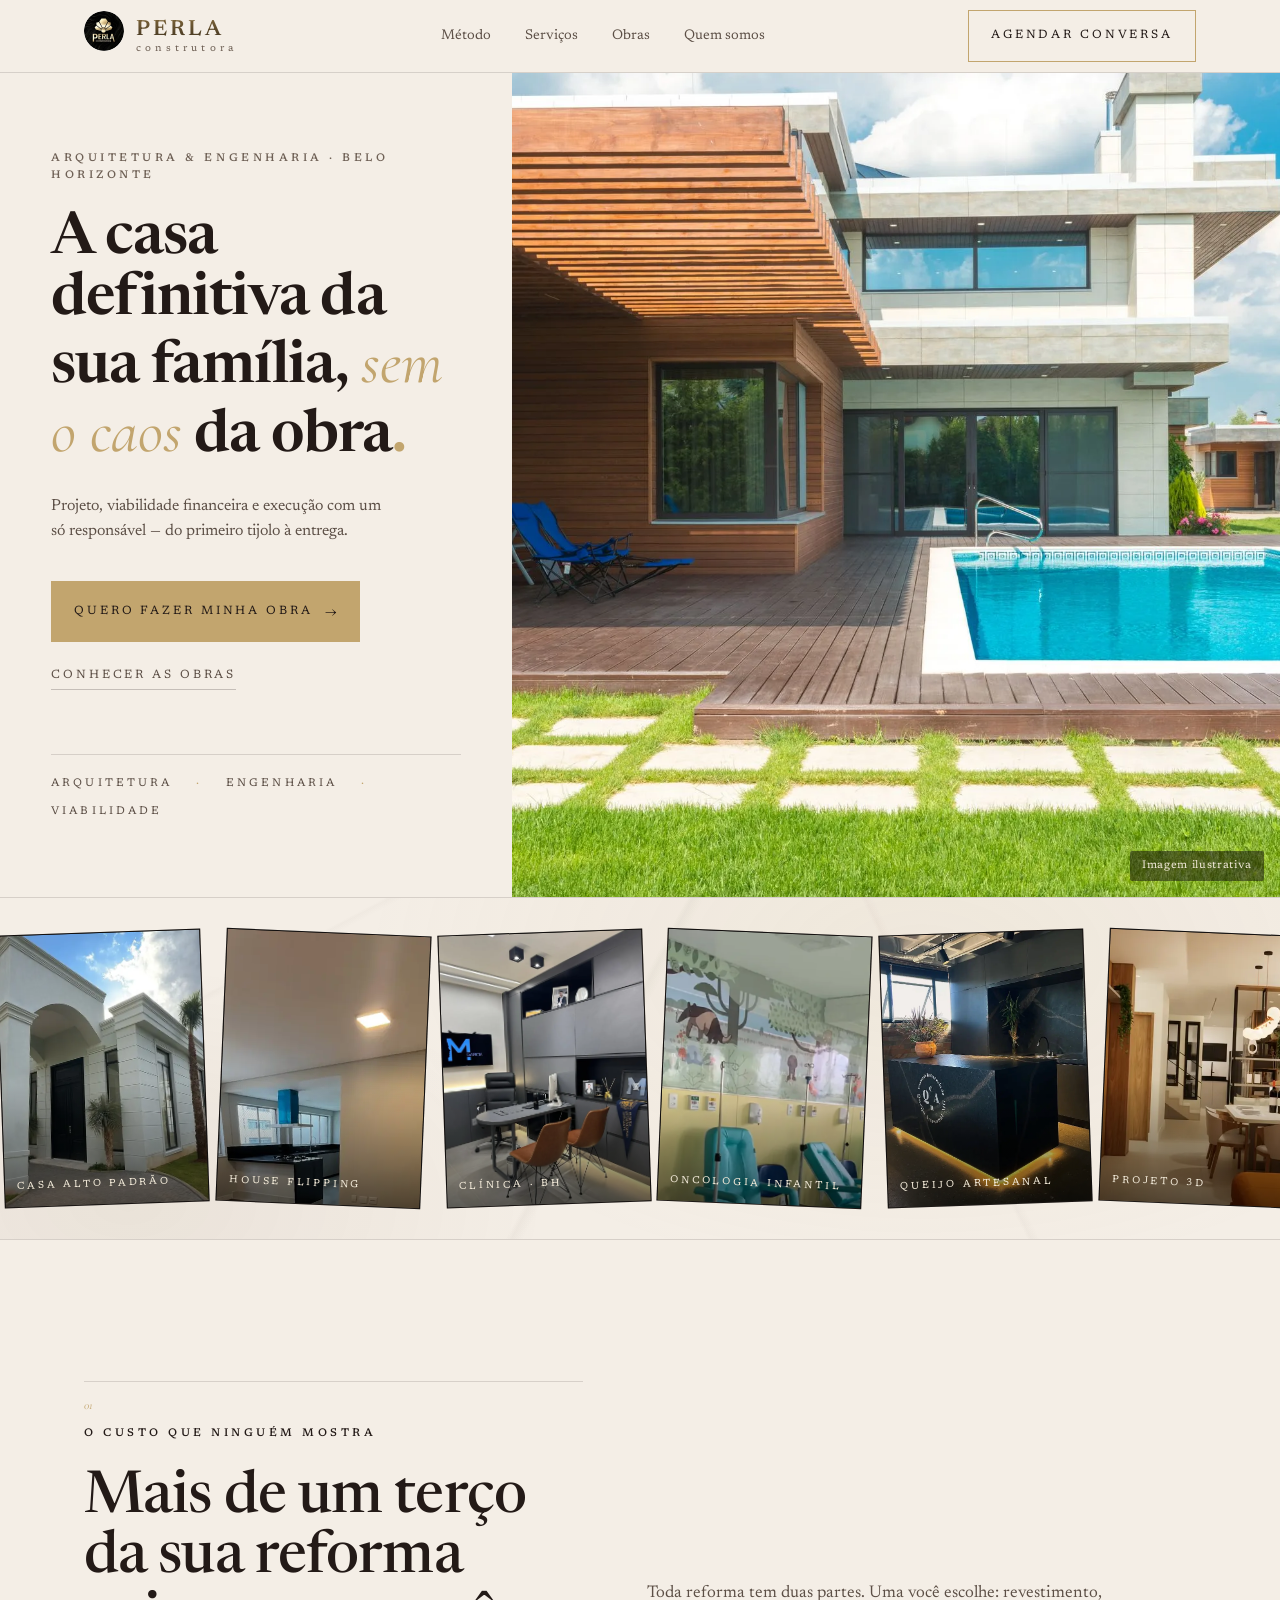
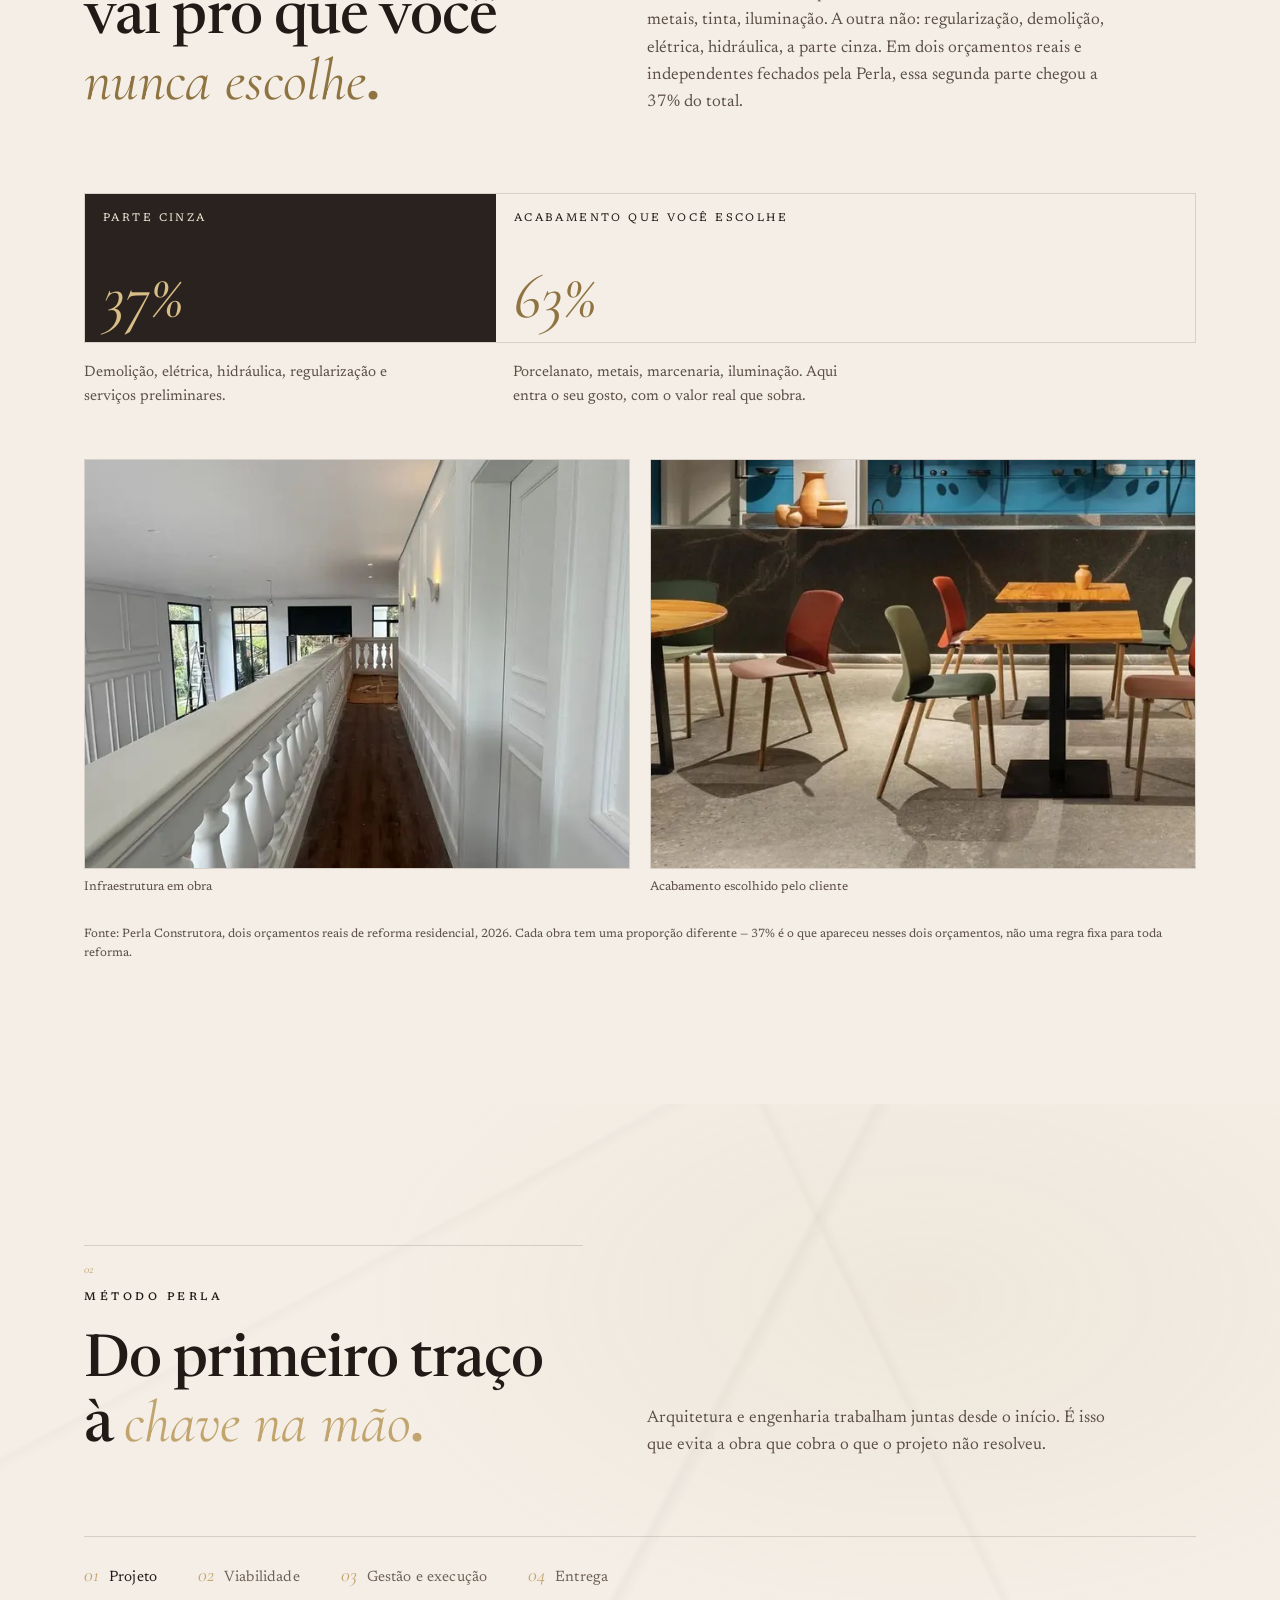
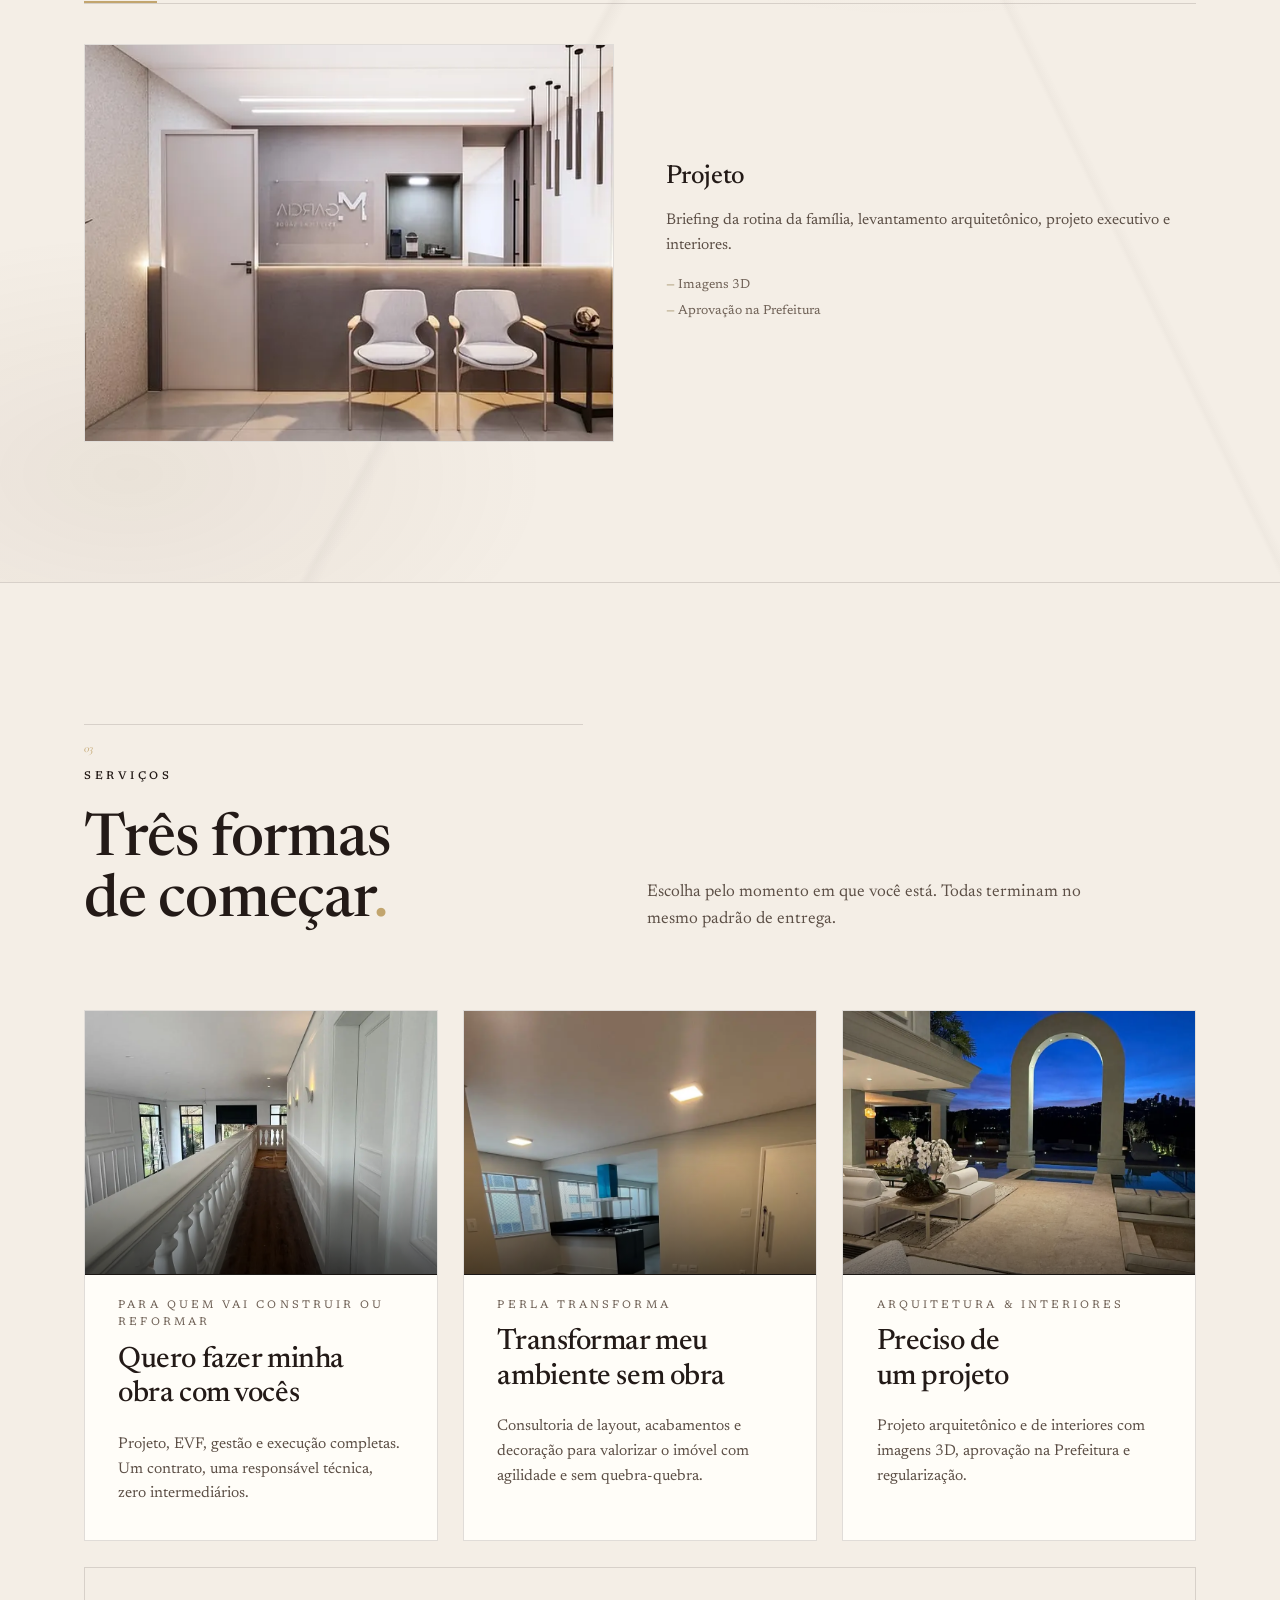
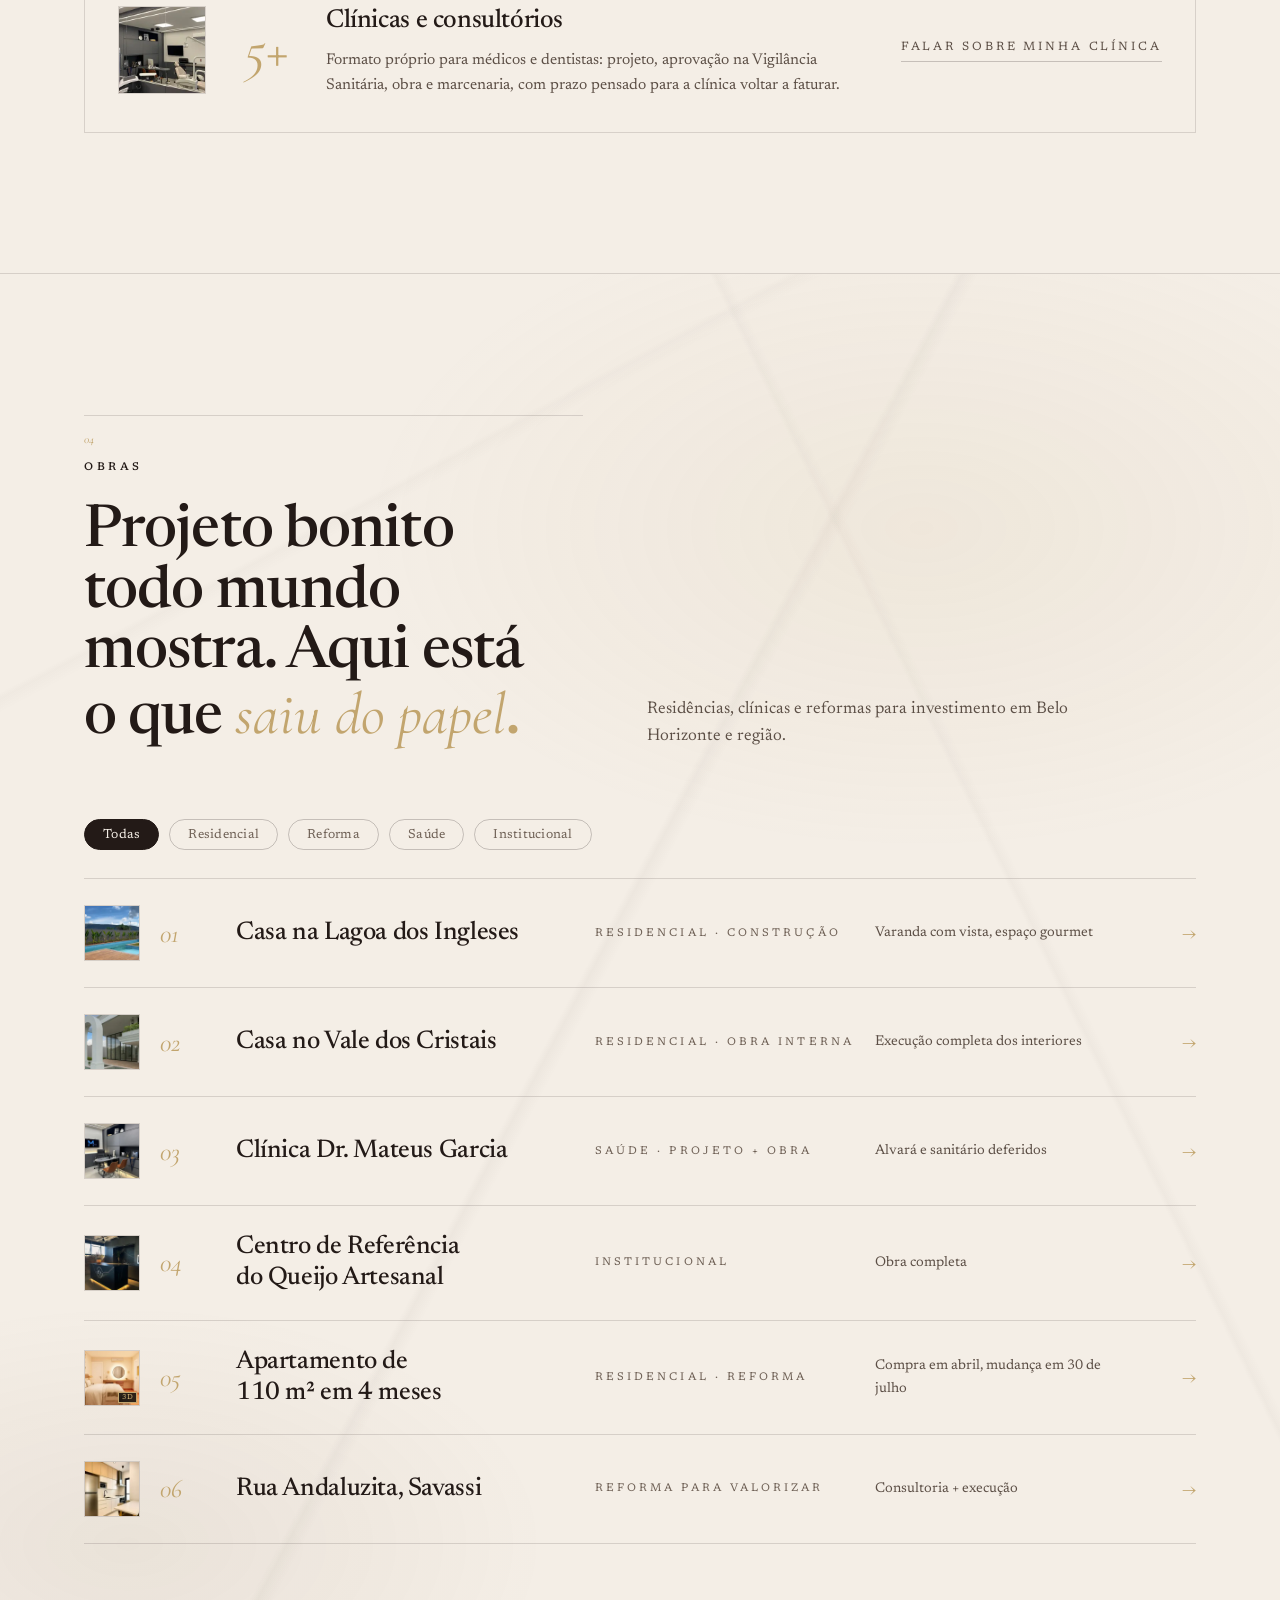
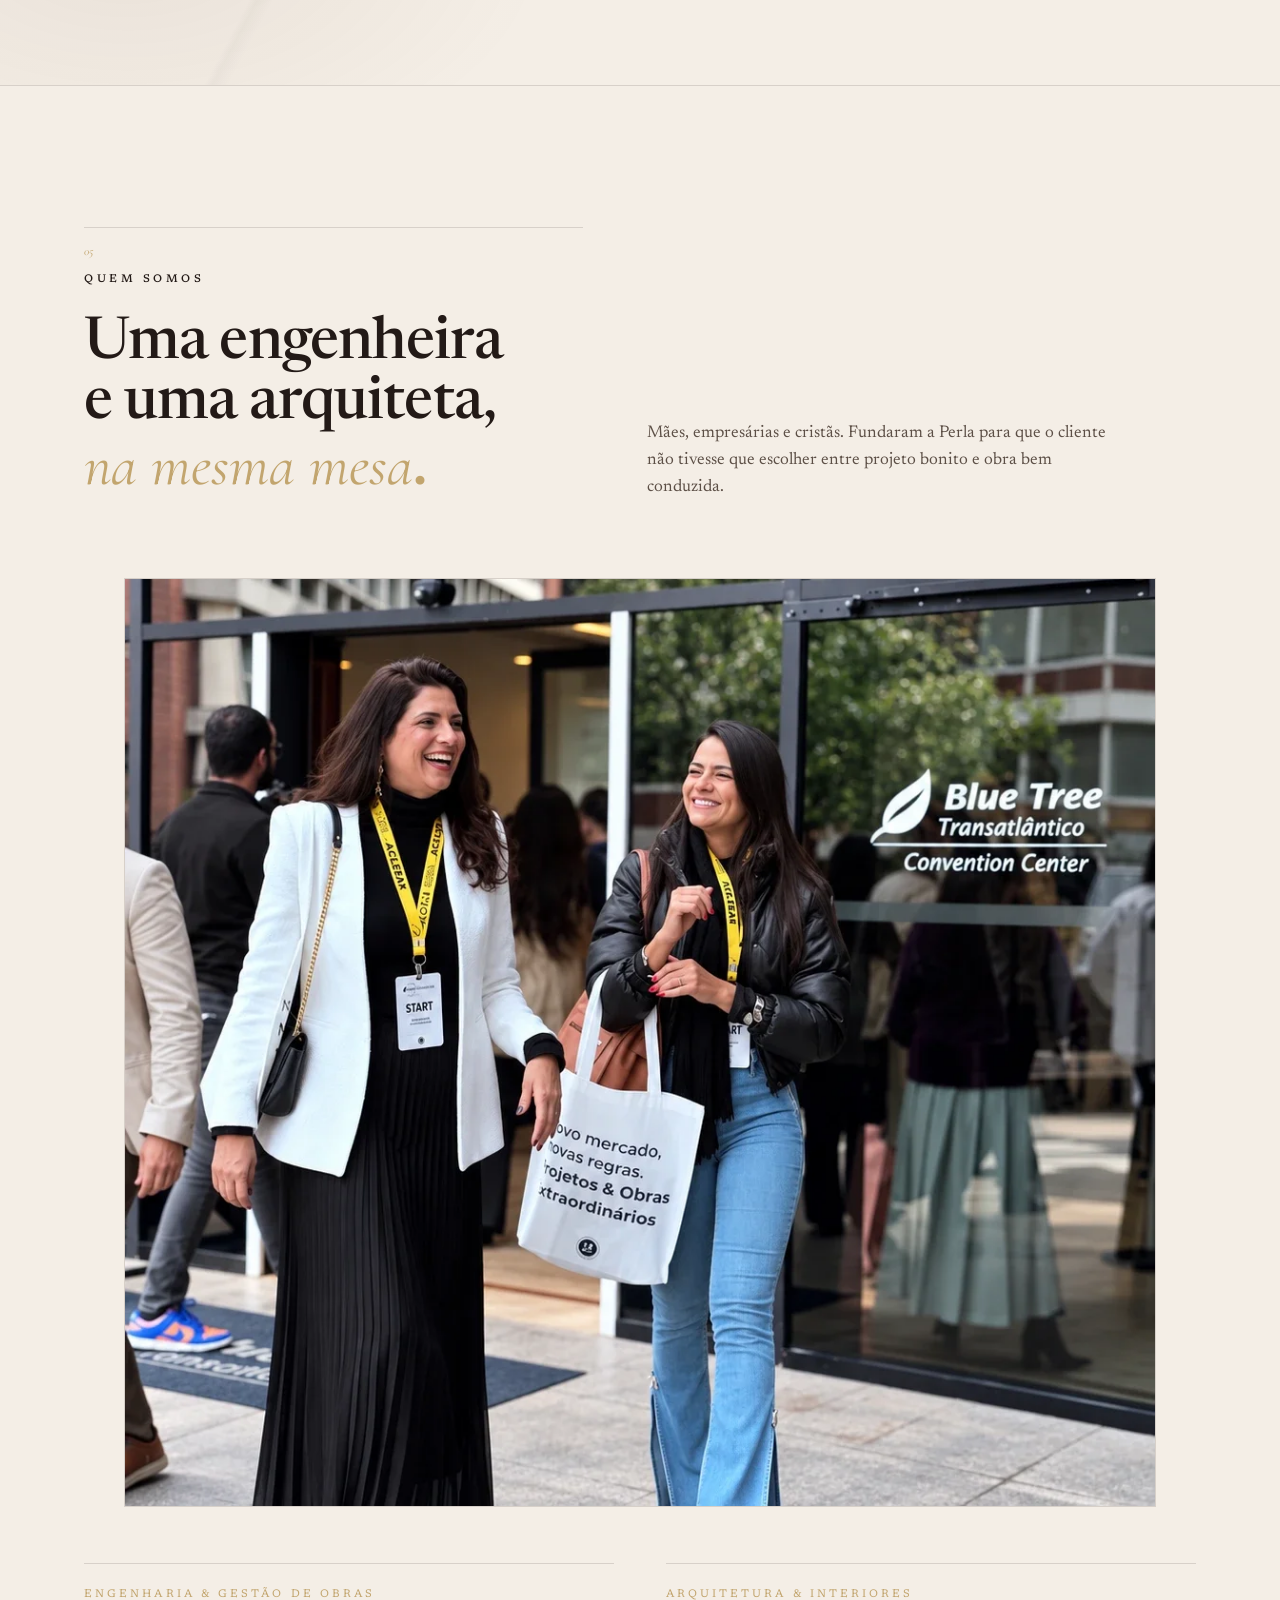
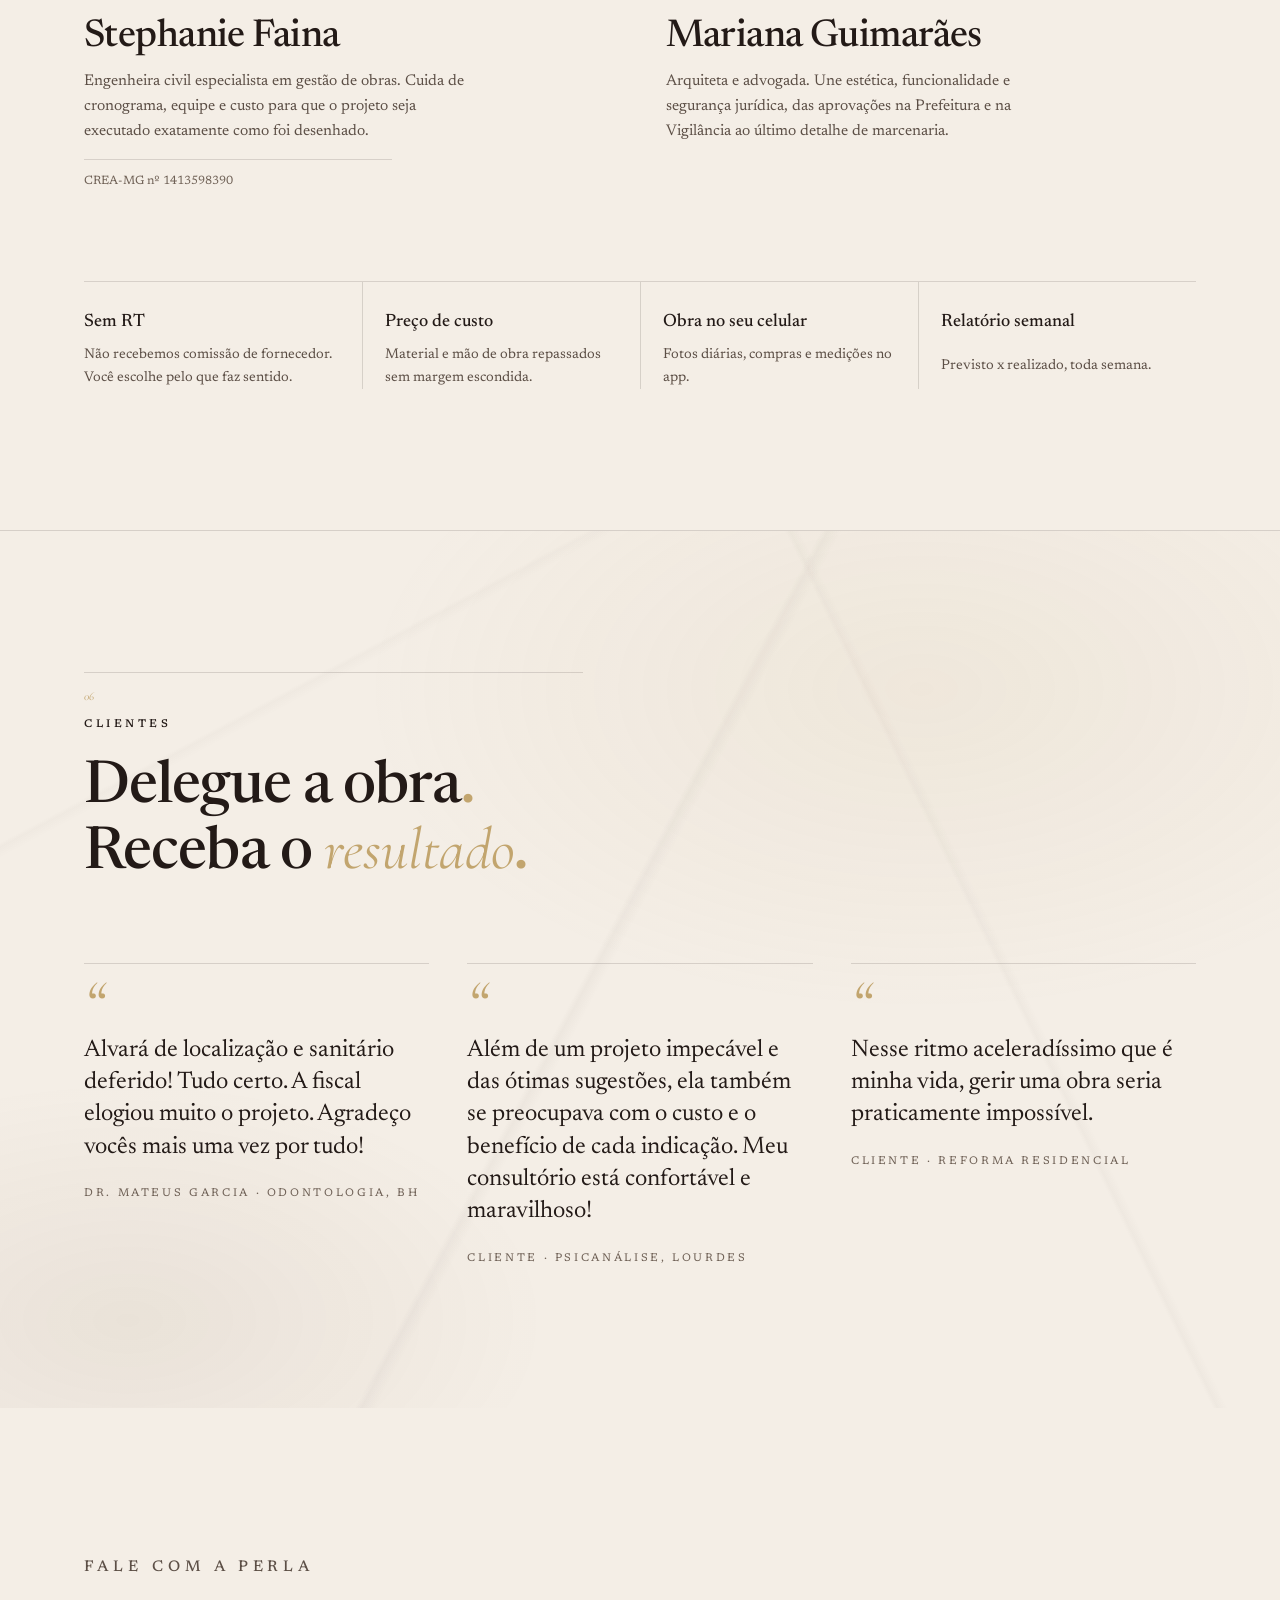
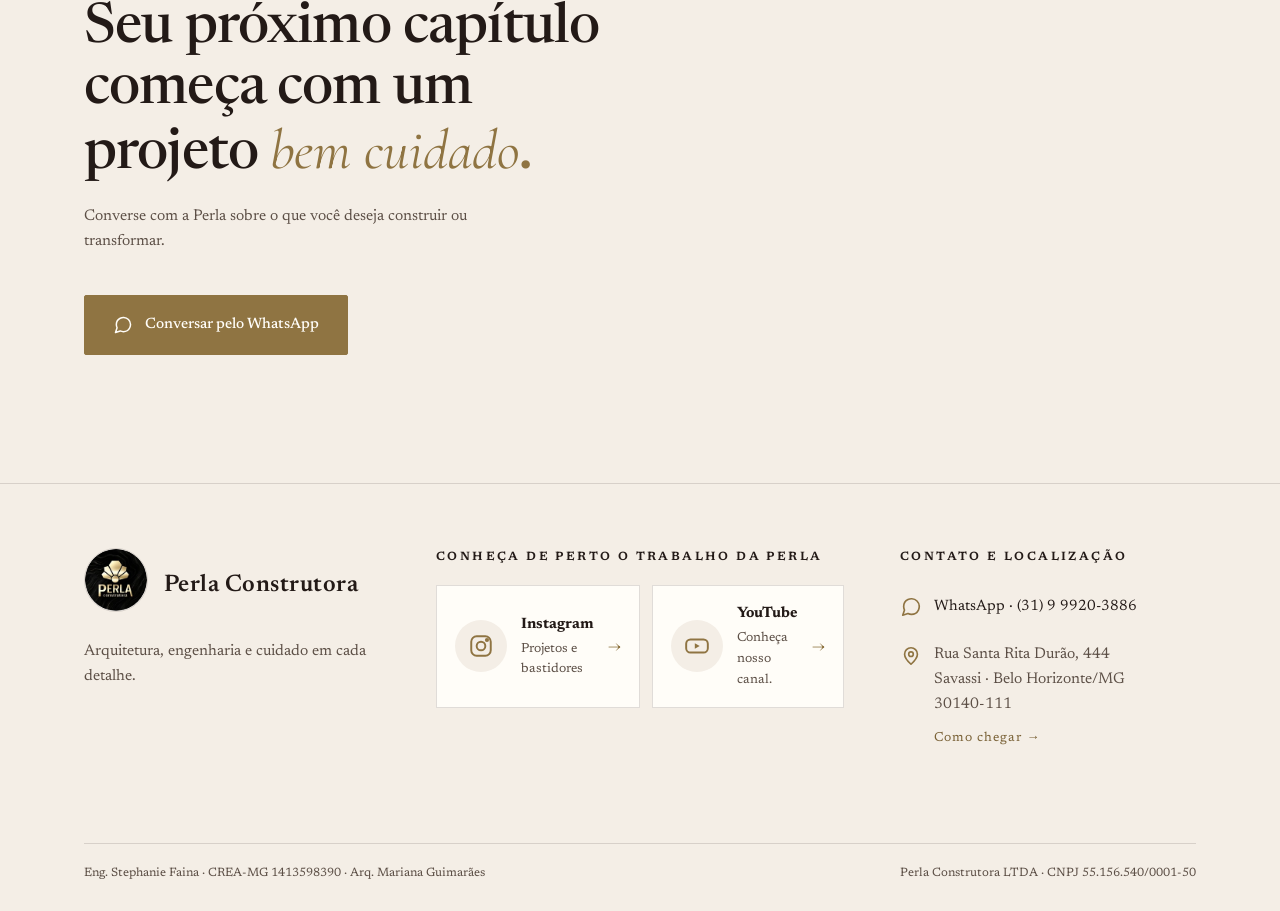
==== commit ca0cc700: "Filtro de portfólio, comparador antes/depois e lightbox acessível por teclado - #obras: filtro por c" ====
--- a/index.html
+++ b/index.html
@@ -246,6 +246,13 @@
 @media (max-width:900px){.doors{grid-template-columns:1fr}.niche{grid-template-columns:auto 1fr;grid-template-areas:"foto num" "texto texto" "link link"}.niche .foto{grid-area:foto}.niche .it{grid-area:num}.niche>div{grid-area:texto}.niche .link{grid-area:link;margin-top:12px}}
 
 /* ============ OBRAS ============ */
+.filtros{display:flex;flex-wrap:wrap;gap:10px;margin:-8px 0 28px}
+.filtro{appearance:none;background:none;cursor:pointer;font-family:inherit;font-size:13px;letter-spacing:.02em;color:var(--perola-3);border:1px solid var(--linha-2);border-radius:999px;padding:8px 18px;transition:color .25s ease,border-color .25s ease,background-color .25s ease}
+.filtro:hover{color:var(--perola);border-color:var(--perola-3)}
+.filtro:focus-visible{outline:2px solid var(--ouro);outline-offset:2px}
+.filtro.is-active{color:var(--onix);background:var(--perola);border-color:var(--perola)}
+.filtros-vazio{color:var(--perola-3);font-size:14px;padding:18px 0;margin:0}
+.works li[hidden]{display:none}
 .works{list-style:none;margin:0;padding:0;border-top:1px solid var(--linha)}
 .works li{border-bottom:1px solid var(--linha)}
 .works a{display:grid;grid-template-columns:56px 56px minmax(0,1.3fr) minmax(0,1fr) minmax(0,1fr) 40px;gap:20px;align-items:center;padding:26px 0;transition:padding .35s ease}
@@ -584,13 +591,21 @@
       </div>
       <p>Residências, clínicas e reformas para investimento em Belo Horizonte e região.</p>
     </div>
+    <div class="filtros" role="group" aria-label="Filtrar obras por categoria">
+      <button type="button" class="filtro is-active" data-filtro="todas">Todas</button>
+      <button type="button" class="filtro" data-filtro="residencial">Residencial</button>
+      <button type="button" class="filtro" data-filtro="reforma">Reforma</button>
+      <button type="button" class="filtro" data-filtro="saude">Saúde</button>
+      <button type="button" class="filtro" data-filtro="institucional">Institucional</button>
+    </div>
+    <p class="filtros-vazio" hidden>Nenhuma obra nessa categoria por enquanto.</p>
     <ul class="works" data-reveal-group>
-      <li><a href="obras/casa-lagoa-dos-ingleses/index.html"><span class="thumb"><picture><source srcset="assets/img/obras/lagoa-ingleses.webp" type="image/webp"><img src="assets/img/obras/lagoa-ingleses.jpg" alt="Deck e piscina da Casa na Lagoa dos Ingleses" loading="lazy" width="240" height="240"></picture></span><span class="n">01</span><h3>Casa na Lagoa dos Ingleses</h3><span class="t">Residencial · Construção</span><span class="d">Varanda com vista, espaço gourmet</span><span class="go">→</span></a></li>
-      <li><a href="obras/casa-vale-dos-cristais/index.html"><span class="thumb"><picture><source srcset="assets/img/obras/vale-cristais.webp" type="image/webp"><img src="assets/img/obras/vale-cristais.jpg" alt="Arco e piscina da Casa no Vale dos Cristais" loading="lazy" width="240" height="240"></picture></span><span class="n">02</span><h3>Casa no Vale dos Cristais</h3><span class="t">Residencial · Obra interna</span><span class="d">Execução completa dos interiores</span><span class="go">→</span></a></li>
-      <li><a href="obras/clinica-dr-mateus-garcia/index.html"><span class="thumb"><picture><source srcset="assets/img/obras/clinica-mateus-garcia.webp" type="image/webp"><img src="assets/img/obras/clinica-mateus-garcia.jpg" alt="Consultório entregue com a marca do cliente, Clínica Dr. Mateus Garcia" loading="lazy" width="240" height="240"></picture></span><span class="n">03</span><h3>Clínica Dr. Mateus Garcia</h3><span class="t">Saúde · Projeto + obra</span><span class="d">Alvará e sanitário deferidos</span><span class="go">→</span></a></li>
-      <li><a href="obras/centro-referencia-queijo-artesanal/index.html"><span class="thumb"><picture><source srcset="assets/img/obras/queijo-artesanal.webp" type="image/webp"><img src="assets/img/obras/queijo-artesanal.jpg" alt="Balcão de recepção com a marca, Centro de Referência do Queijo Artesanal" loading="lazy" width="240" height="240"></picture></span><span class="n">04</span><h3>Centro de Referência do Queijo Artesanal</h3><span class="t">Institucional</span><span class="d">Obra completa</span><span class="go">→</span></a></li>
-      <li><a href="obras/apartamento-110m2-buritis/index.html"><span class="thumb"><picture><source srcset="assets/img/obras/apartamento-110m2.webp" type="image/webp"><img src="assets/img/obras/apartamento-110m2.jpg" alt="Projeto 3D da suíte, Apartamento de 110 m² em 4 meses" loading="lazy" width="240" height="240"></picture><span class="selo-3d-mini">3D</span></span><span class="n">05</span><h3>Apartamento de 110 m² em 4 meses</h3><span class="t">Residencial · Reforma</span><span class="d">Compra em abril, mudança em 30 de julho</span><span class="go">→</span></a></li>
-      <li><a href="obras/rua-andaluzita-savassi/index.html"><span class="thumb"><picture><source srcset="assets/img/obras/rua-andaluzita.webp" type="image/webp"><img src="assets/img/obras/rua-andaluzita.jpg" alt="Cozinha entregue, Rua Andaluzita, Savassi" loading="lazy" width="240" height="240"></picture></span><span class="n">06</span><h3>Rua Andaluzita, Savassi</h3><span class="t">Reforma para valorizar</span><span class="d">Consultoria + execução</span><span class="go">→</span></a></li>
+      <li data-categoria="residencial"><a href="obras/casa-lagoa-dos-ingleses/index.html"><span class="thumb"><picture><source srcset="assets/img/obras/lagoa-ingleses.webp" type="image/webp"><img src="assets/img/obras/lagoa-ingleses.jpg" alt="Deck e piscina da Casa na Lagoa dos Ingleses" loading="lazy" width="240" height="240"></picture></span><span class="n">01</span><h3>Casa na Lagoa dos Ingleses</h3><span class="t">Residencial · Construção</span><span class="d">Varanda com vista, espaço gourmet</span><span class="go">→</span></a></li>
+      <li data-categoria="residencial reforma"><a href="obras/casa-vale-dos-cristais/index.html"><span class="thumb"><picture><source srcset="assets/img/obras/vale-cristais.webp" type="image/webp"><img src="assets/img/obras/vale-cristais.jpg" alt="Arco e piscina da Casa no Vale dos Cristais" loading="lazy" width="240" height="240"></picture></span><span class="n">02</span><h3>Casa no Vale dos Cristais</h3><span class="t">Residencial · Obra interna</span><span class="d">Execução completa dos interiores</span><span class="go">→</span></a></li>
+      <li data-categoria="saude"><a href="obras/clinica-dr-mateus-garcia/index.html"><span class="thumb"><picture><source srcset="assets/img/obras/clinica-mateus-garcia.webp" type="image/webp"><img src="assets/img/obras/clinica-mateus-garcia.jpg" alt="Consultório entregue com a marca do cliente, Clínica Dr. Mateus Garcia" loading="lazy" width="240" height="240"></picture></span><span class="n">03</span><h3>Clínica Dr. Mateus Garcia</h3><span class="t">Saúde · Projeto + obra</span><span class="d">Alvará e sanitário deferidos</span><span class="go">→</span></a></li>
+      <li data-categoria="institucional"><a href="obras/centro-referencia-queijo-artesanal/index.html"><span class="thumb"><picture><source srcset="assets/img/obras/queijo-artesanal.webp" type="image/webp"><img src="assets/img/obras/queijo-artesanal.jpg" alt="Balcão de recepção com a marca, Centro de Referência do Queijo Artesanal" loading="lazy" width="240" height="240"></picture></span><span class="n">04</span><h3>Centro de Referência do Queijo Artesanal</h3><span class="t">Institucional</span><span class="d">Obra completa</span><span class="go">→</span></a></li>
+      <li data-categoria="residencial reforma"><a href="obras/apartamento-110m2-buritis/index.html"><span class="thumb"><picture><source srcset="assets/img/obras/apartamento-110m2.webp" type="image/webp"><img src="assets/img/obras/apartamento-110m2.jpg" alt="Projeto 3D da suíte, Apartamento de 110 m² em 4 meses" loading="lazy" width="240" height="240"></picture><span class="selo-3d-mini">3D</span></span><span class="n">05</span><h3>Apartamento de 110 m² em 4 meses</h3><span class="t">Residencial · Reforma</span><span class="d">Compra em abril, mudança em 30 de julho</span><span class="go">→</span></a></li>
+      <li data-categoria="residencial reforma"><a href="obras/rua-andaluzita-savassi/index.html"><span class="thumb"><picture><source srcset="assets/img/obras/rua-andaluzita.webp" type="image/webp"><img src="assets/img/obras/rua-andaluzita.jpg" alt="Cozinha entregue, Rua Andaluzita, Savassi" loading="lazy" width="240" height="240"></picture></span><span class="n">06</span><h3>Rua Andaluzita, Savassi</h3><span class="t">Reforma para valorizar</span><span class="d">Consultoria + execução</span><span class="go">→</span></a></li>
     </ul>
   </div>
 </section>
@@ -802,5 +817,33 @@
   });
 })();
 </script>
+
+<script>
+// Filtro do portfólio: mostra só as obras da categoria escolhida (categorias reais, vindas do
+// data-categoria de cada item). Sem JS, nada fica escondido — todas as obras aparecem normalmente.
+(function () {
+  var barra = document.querySelector('.filtros');
+  var lista = document.querySelector('.works');
+  var vazio = document.querySelector('.filtros-vazio');
+  if (!barra || !lista) return;
+  var botoes = Array.prototype.slice.call(barra.querySelectorAll('.filtro'));
+  var itens = Array.prototype.slice.call(lista.children);
+
+  botoes.forEach(function (btn) {
+    btn.addEventListener('click', function () {
+      botoes.forEach(function (b) { b.classList.toggle('is-active', b === btn); });
+      var alvo = btn.getAttribute('data-filtro');
+      var visiveis = 0;
+      itens.forEach(function (li) {
+        var cats = (li.getAttribute('data-categoria') || '').split(' ');
+        var mostra = alvo === 'todas' || cats.indexOf(alvo) !== -1;
+        li.hidden = !mostra;
+        if (mostra) visiveis++;
+      });
+      if (vazio) vazio.hidden = visiveis > 0;
+    });
+  });
+})();
+</script>
 </body>
 </html>
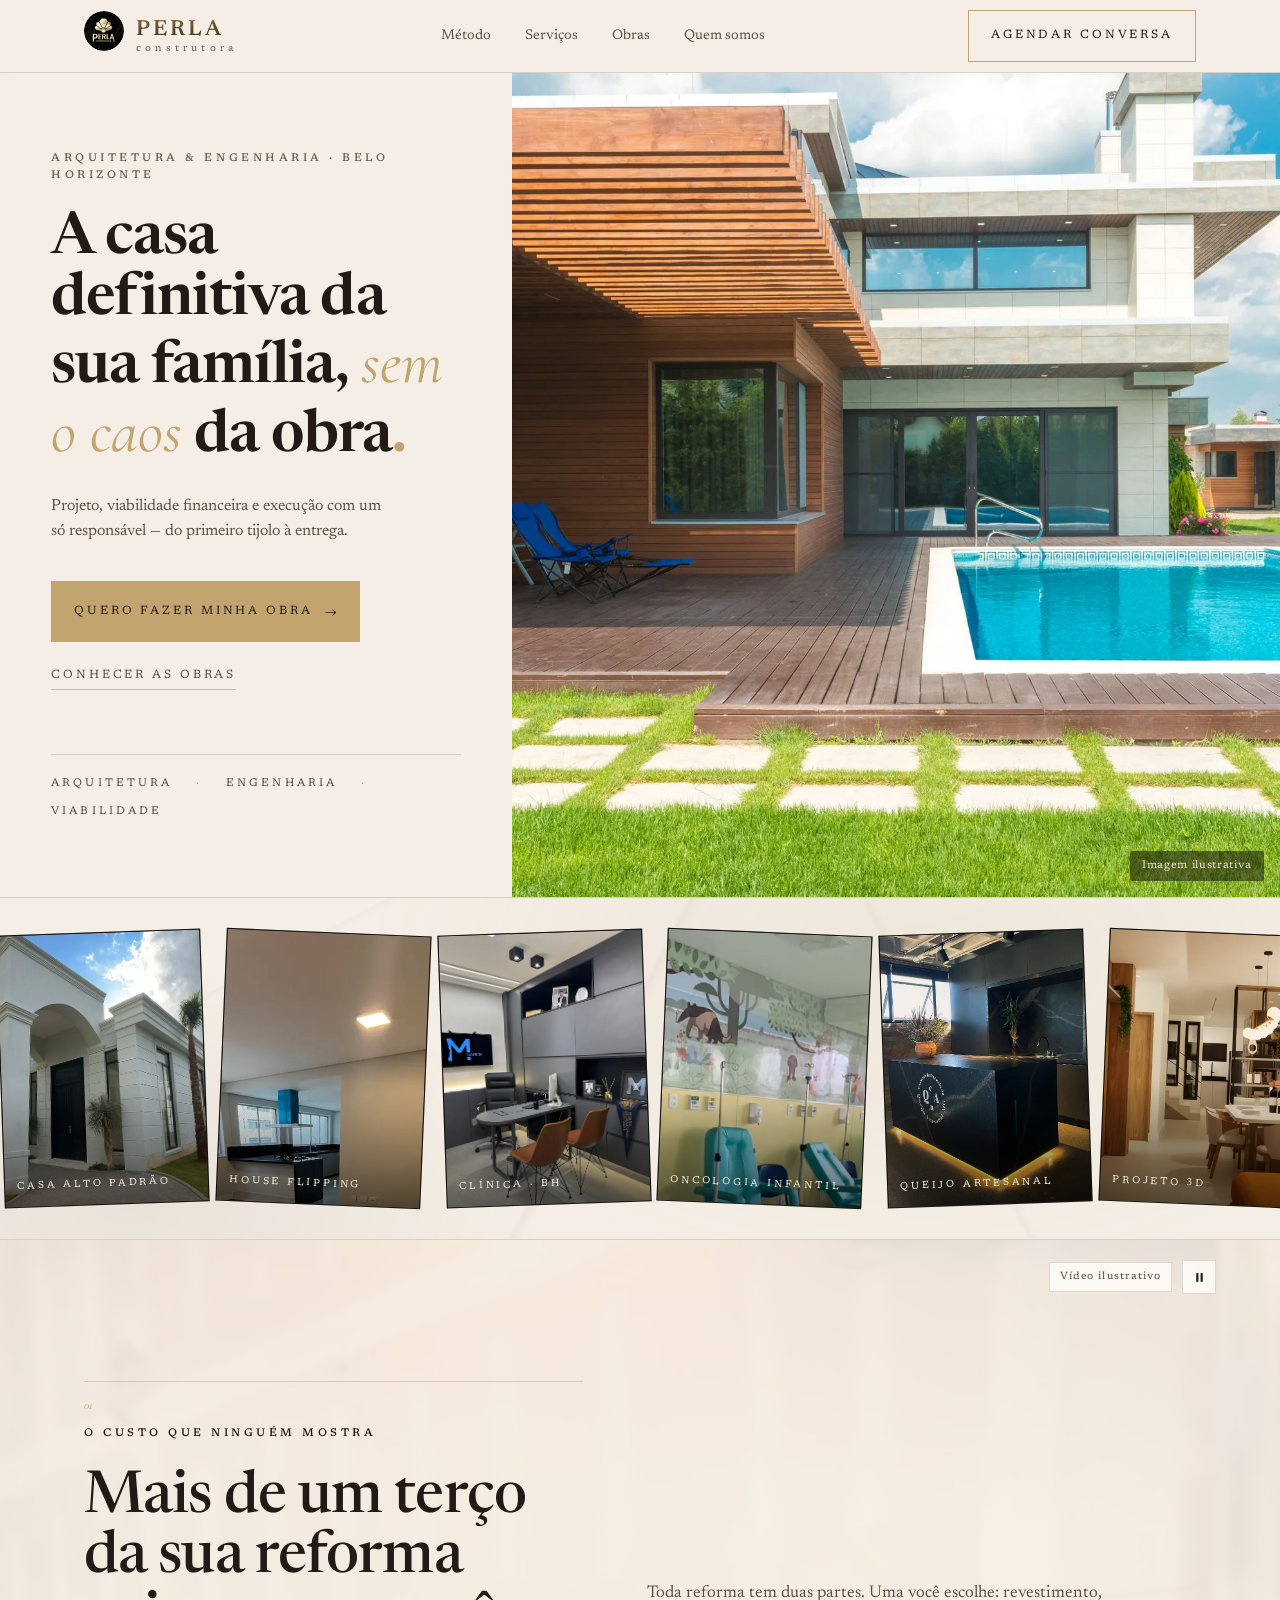
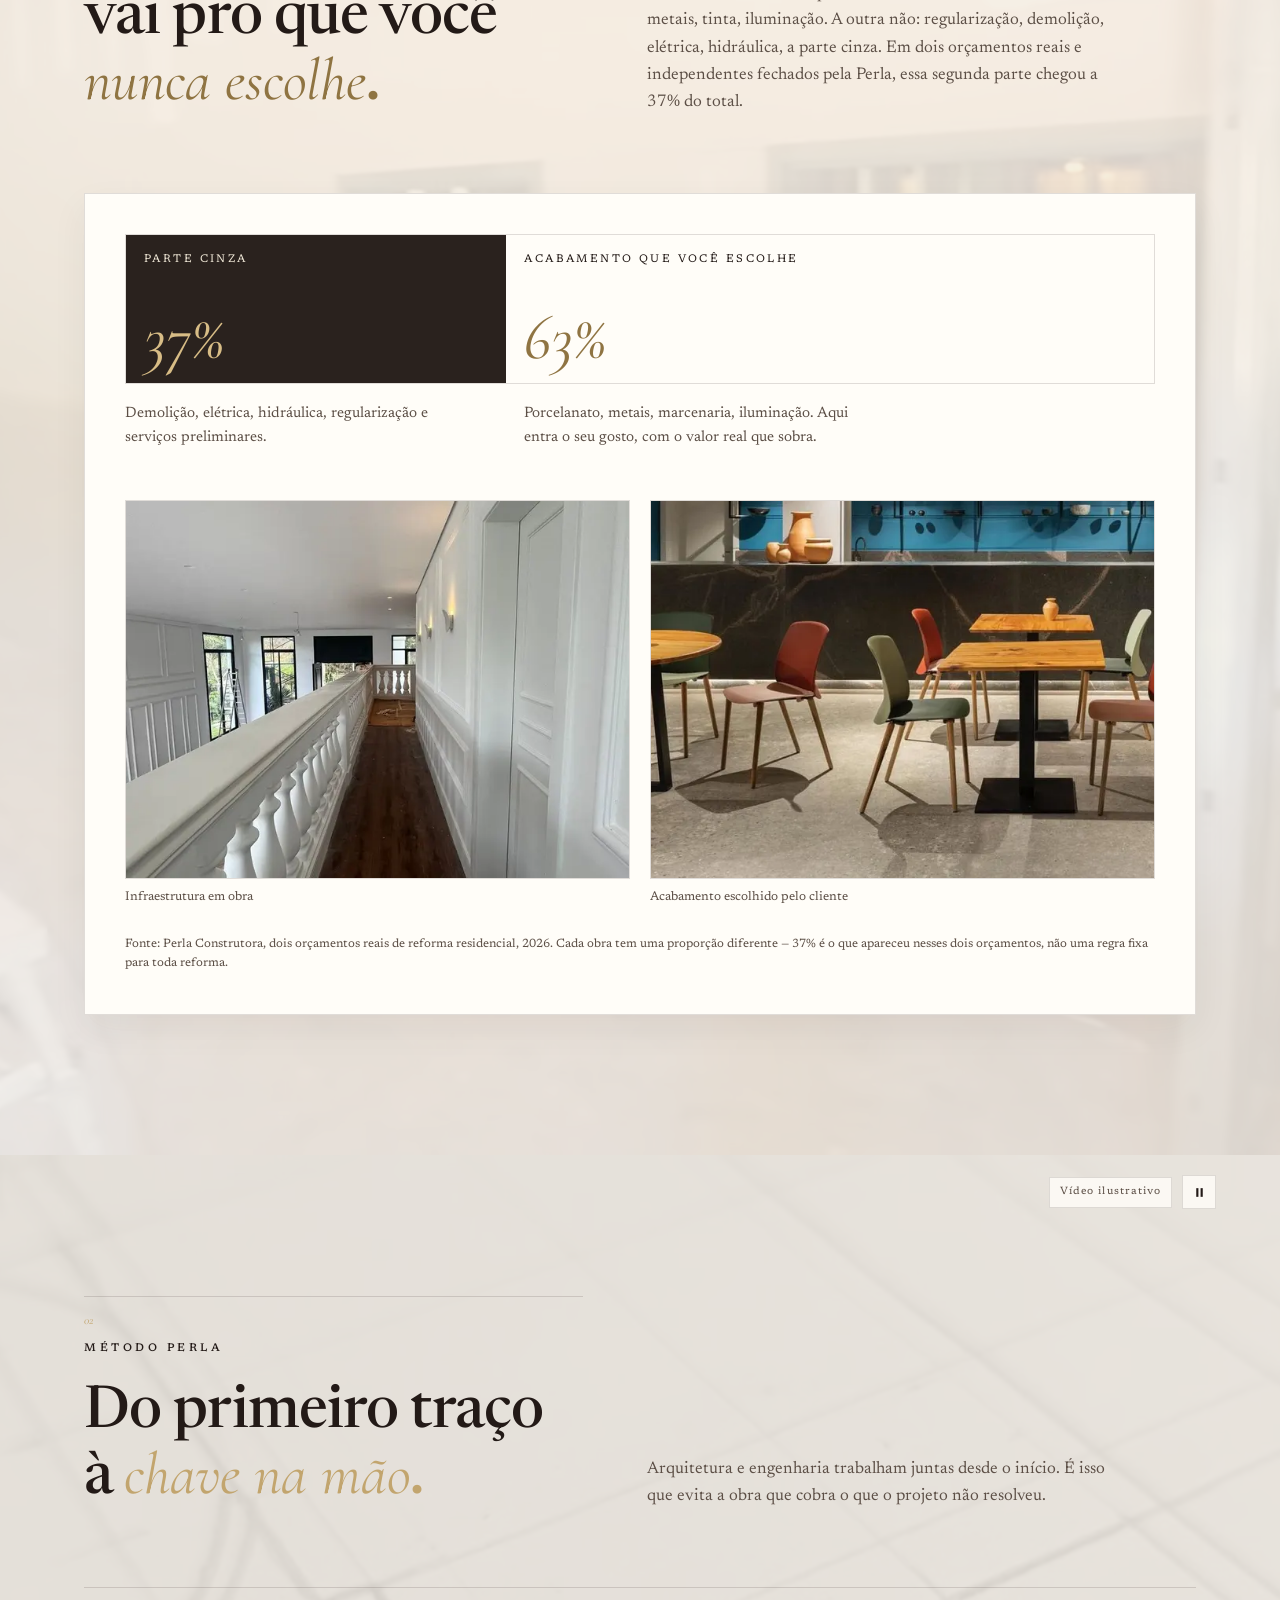
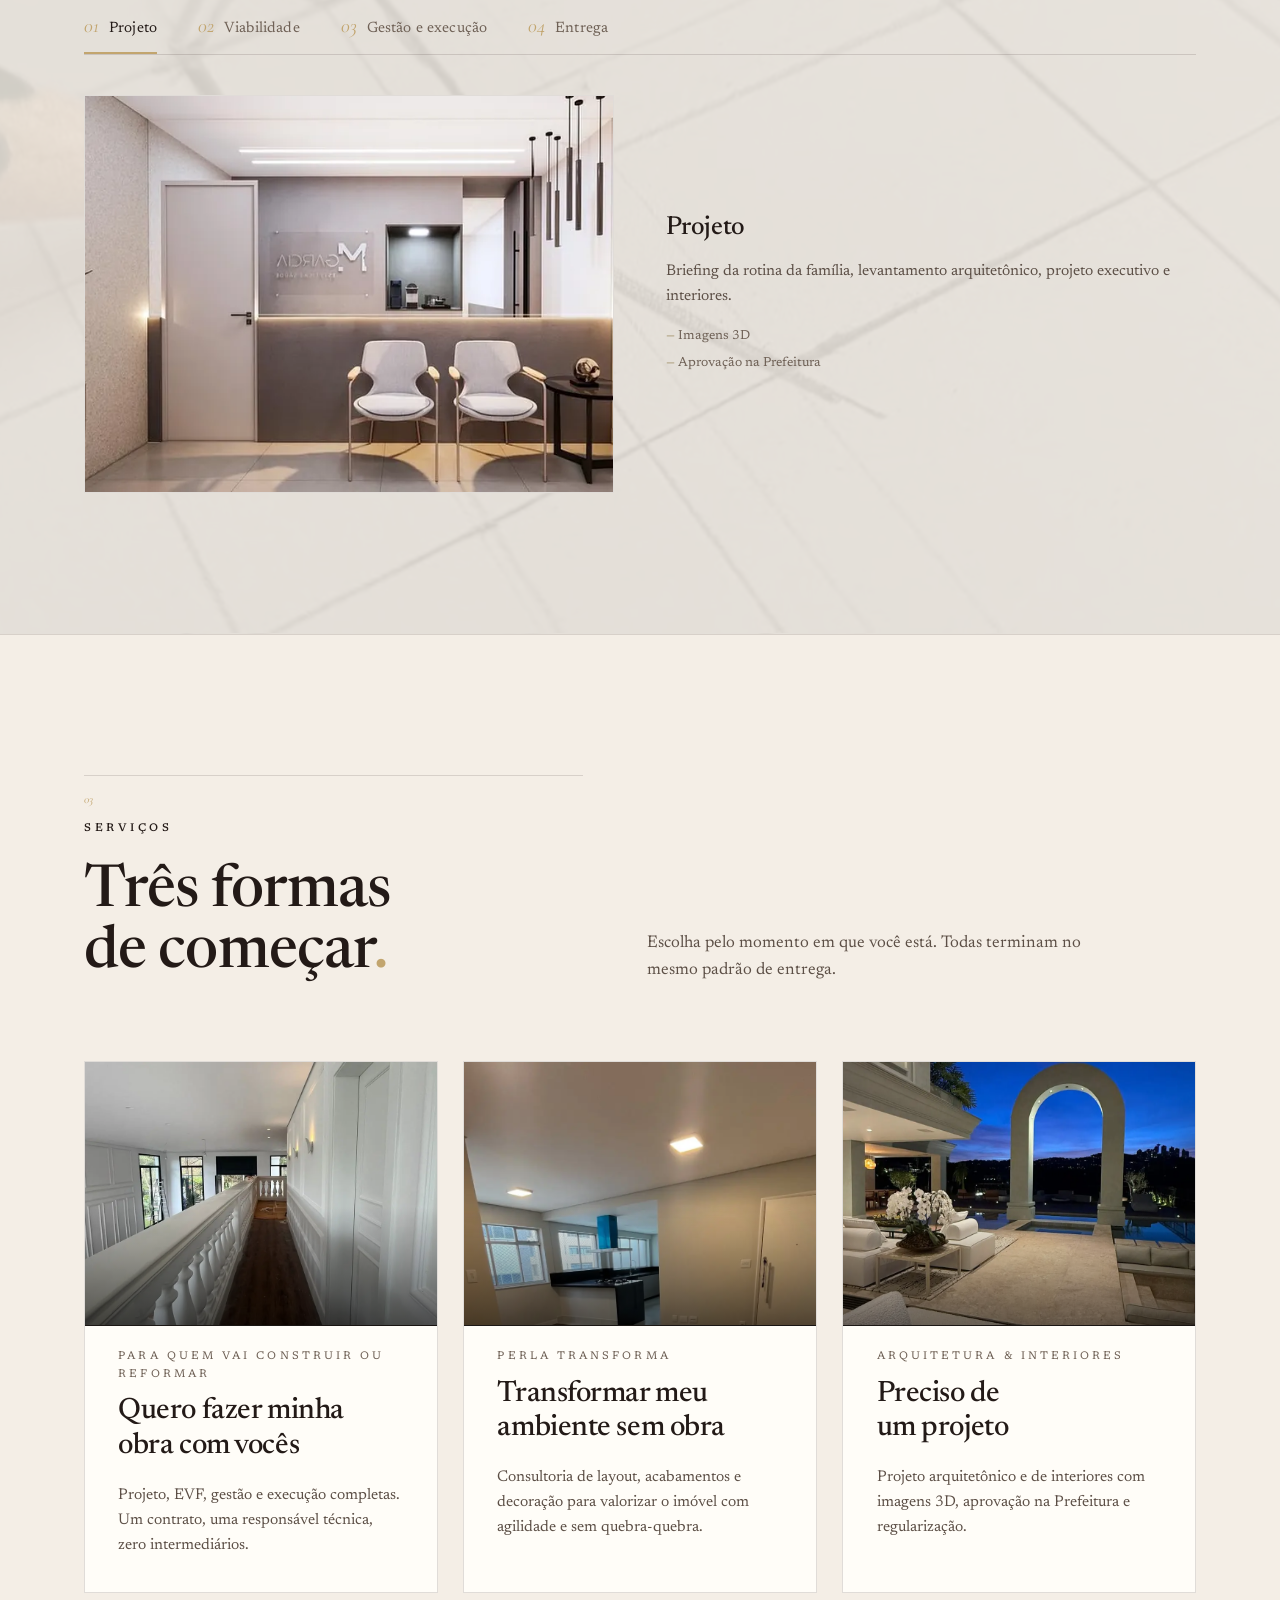
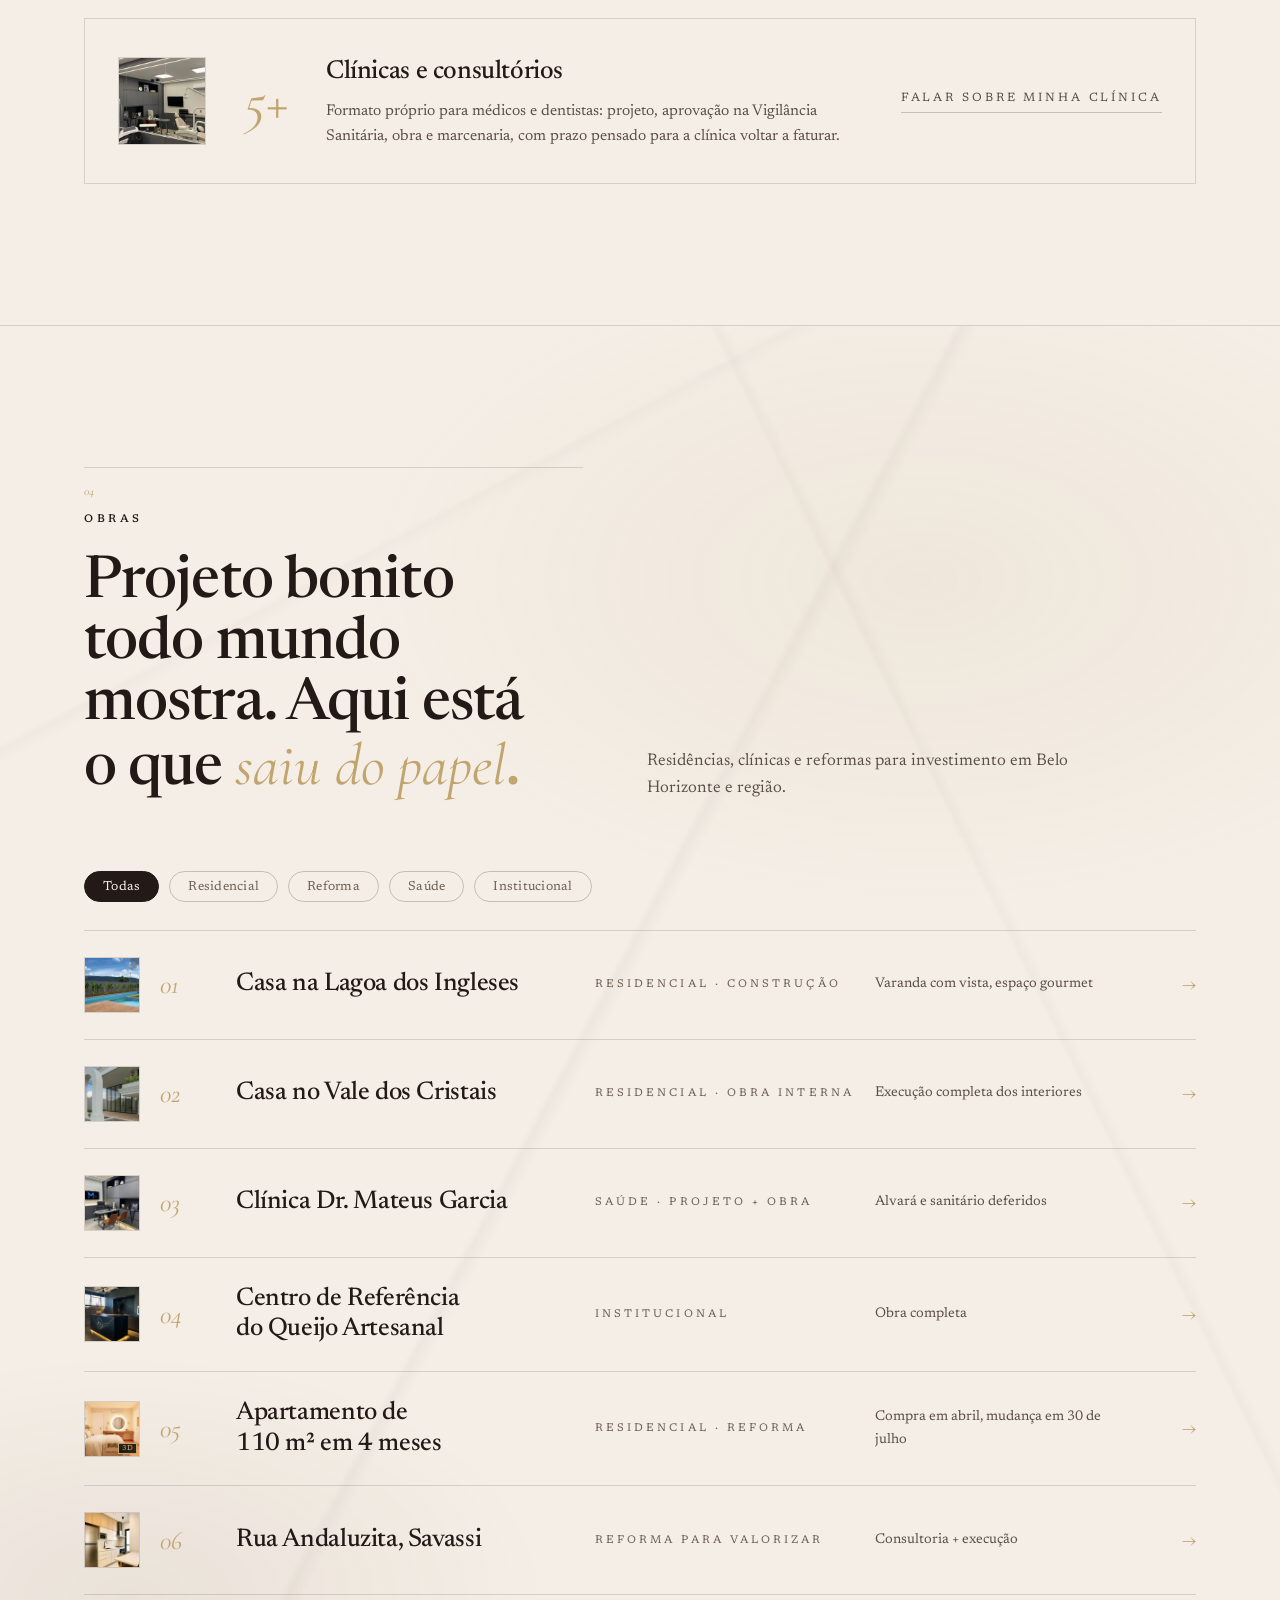
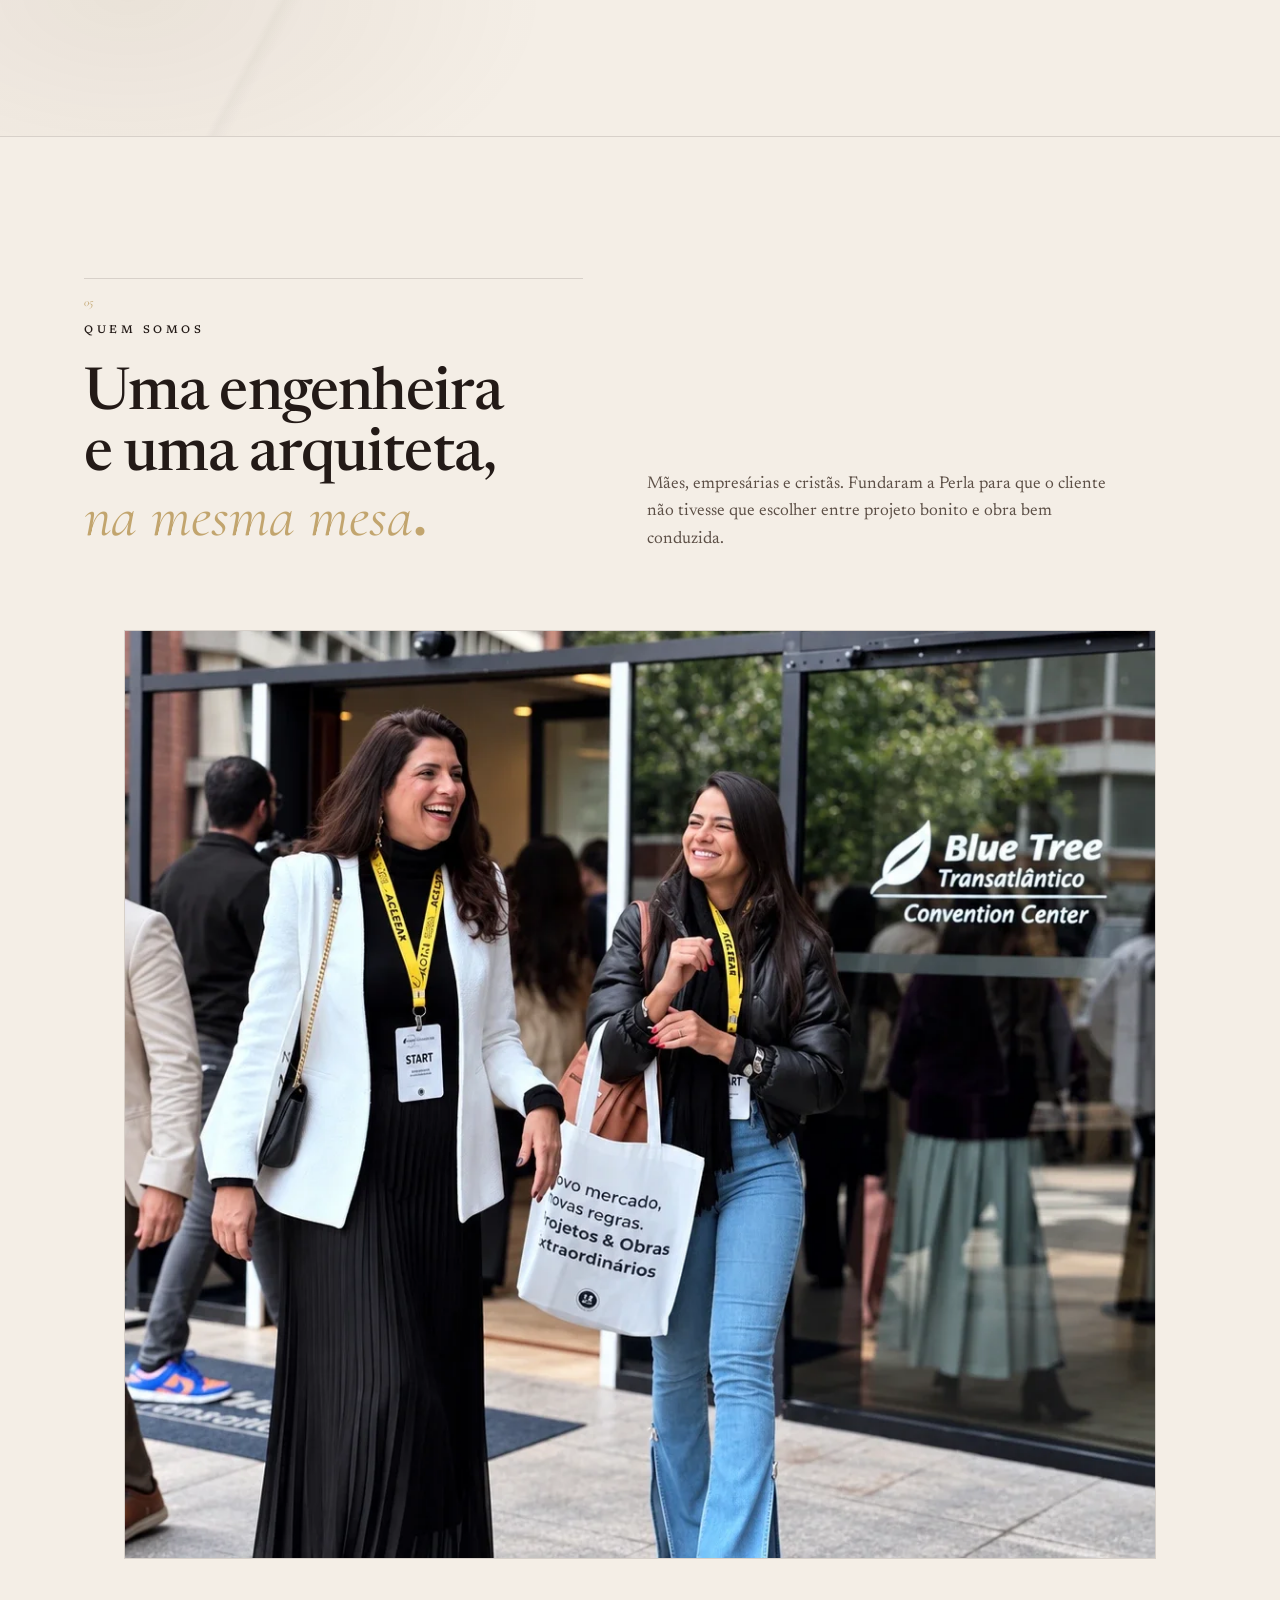
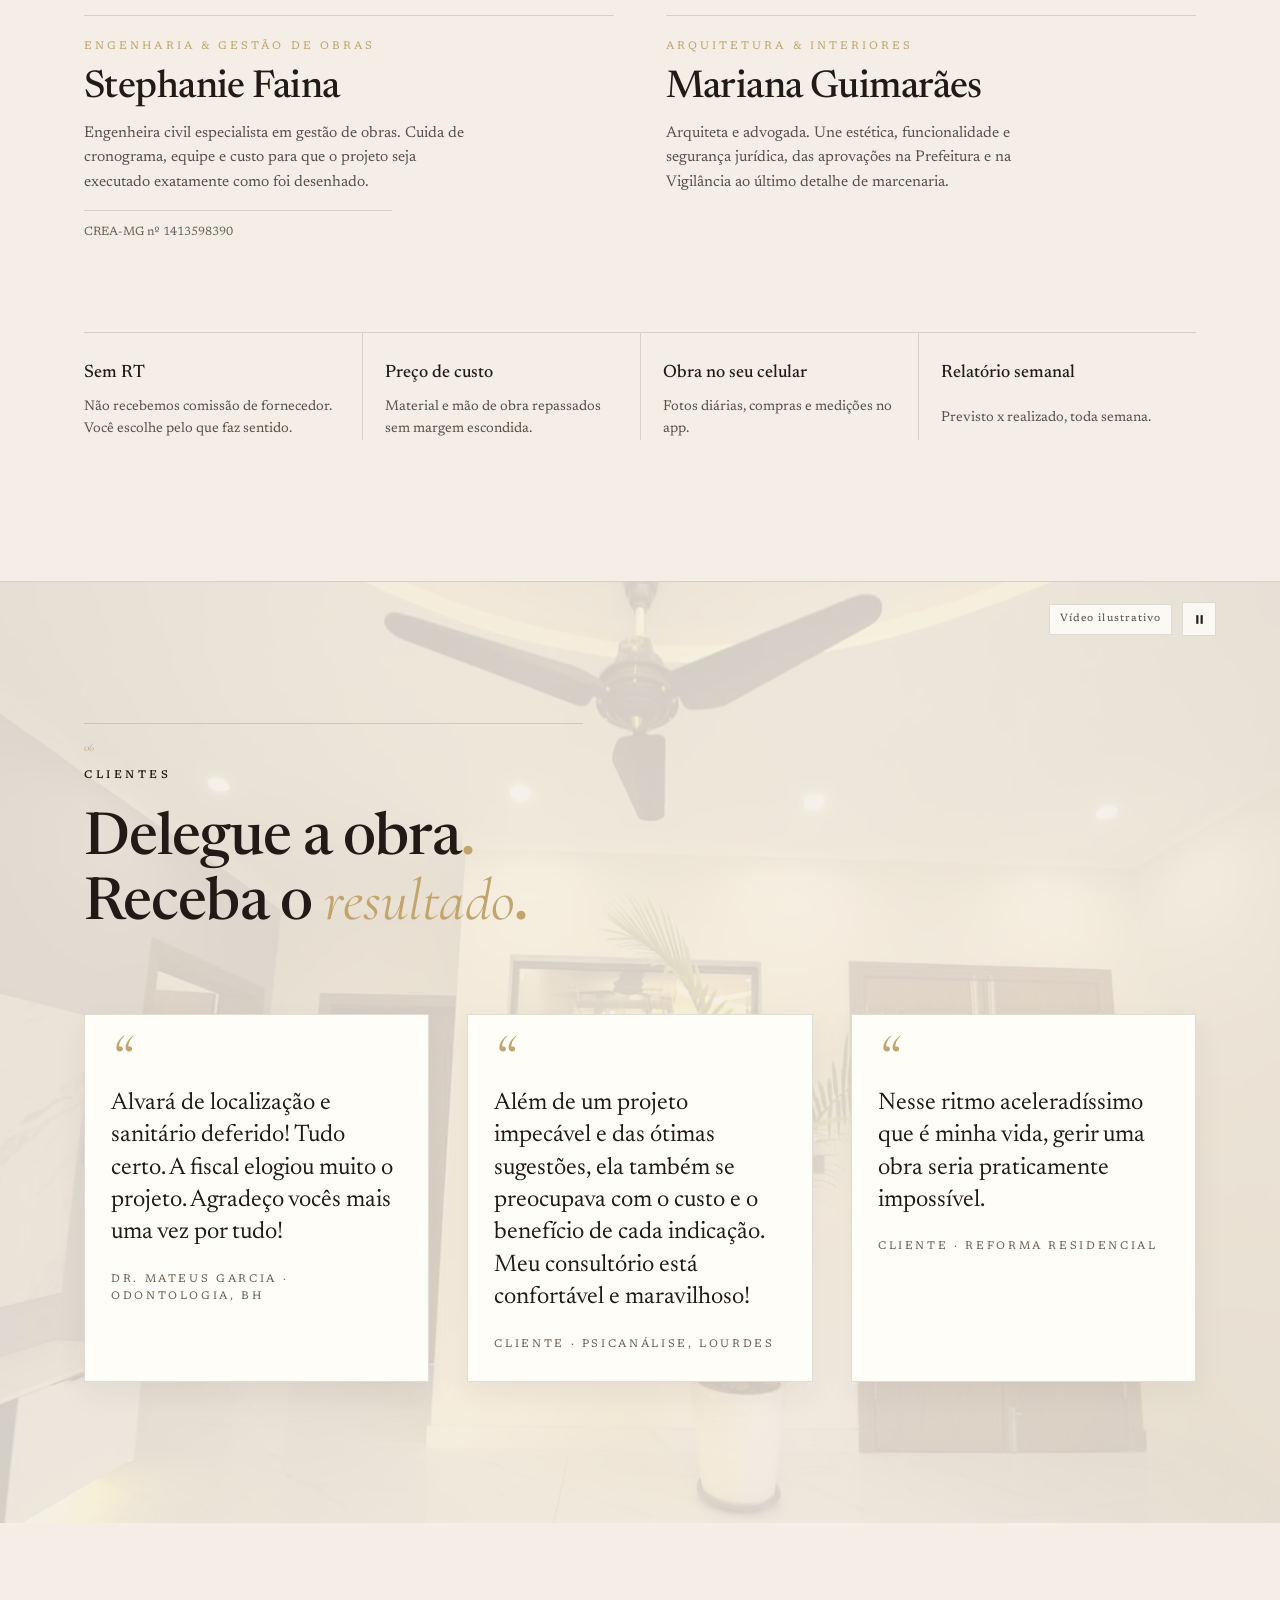
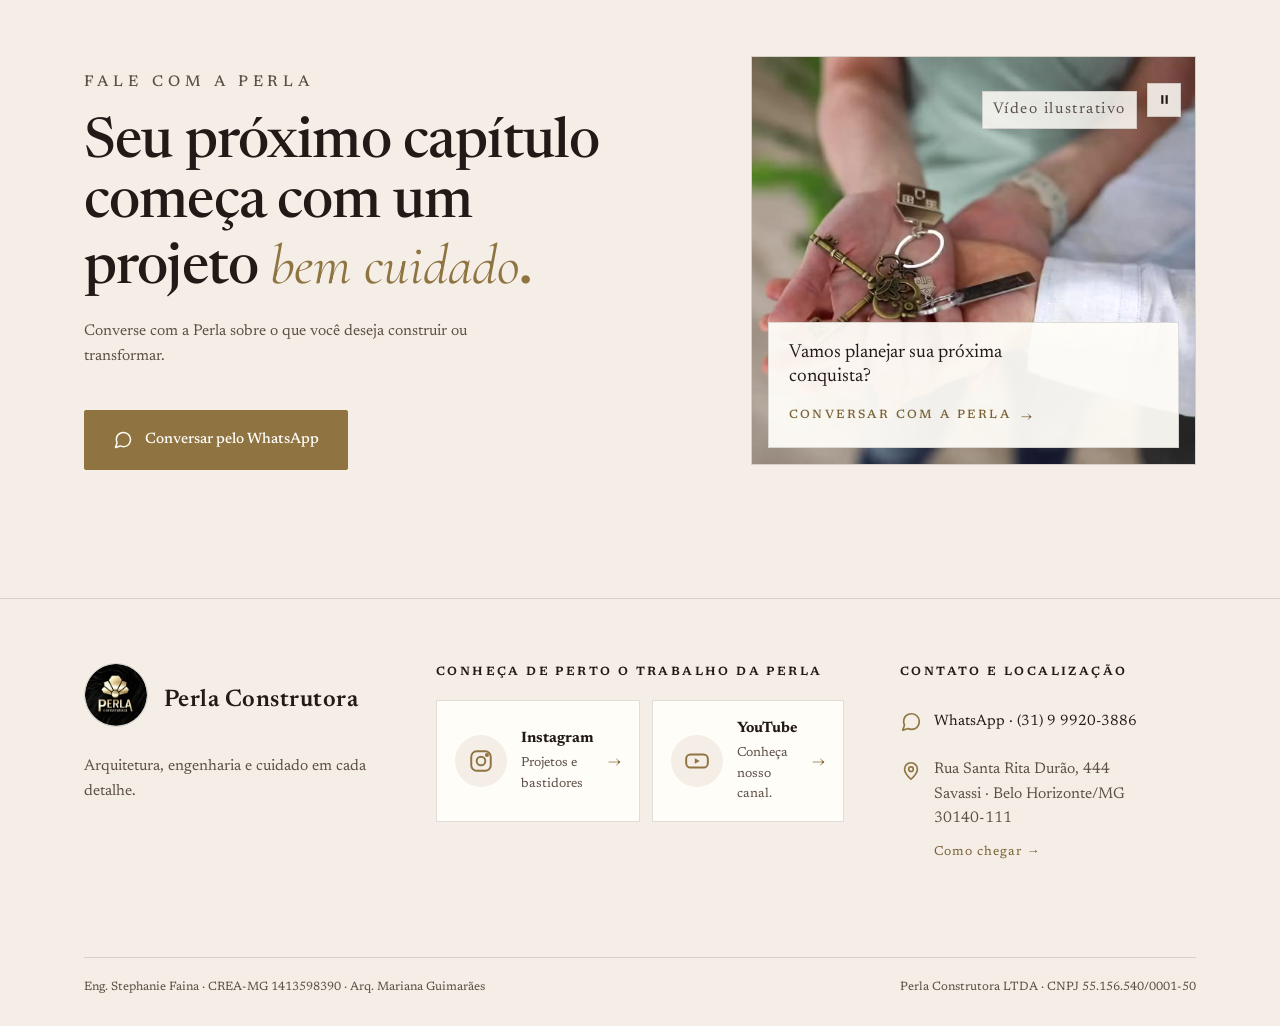
==== commit 275a160a: "Vídeos de fundo ilustrativos em Custo, Método, Depoimentos e cartão do contato - 4 vídeos anexados p" ====
--- a/index.html
+++ b/index.html
@@ -85,8 +85,11 @@
 .wordmark b{font-weight:600;font-size:22px;letter-spacing:.14em;background:linear-gradient(180deg,var(--ouro-paper-texto),#4A3B24 80%);-webkit-background-clip:text;background-clip:text;color:transparent}
 .wordmark .sub{font-size:10px;letter-spacing:.42em;color:var(--perola-3);text-transform:lowercase}
 .nav ul{display:flex;gap:34px;list-style:none;margin:0;padding:0;font-size:14px;color:var(--perola-2)}
-.nav ul a{transition:color .3s ease}
+.nav ul a{position:relative;transition:color .3s ease;padding-bottom:4px}
 .nav ul a:hover{color:var(--perola)}
+.nav ul a.is-active{color:var(--perola)}
+.nav ul a.is-active::after{content:"";position:absolute;left:0;right:0;bottom:0;height:1px;background:var(--ouro)}
+@media (prefers-reduced-motion:reduce){.nav ul a{transition:none}}
 .btn{display:inline-flex;align-items:center;gap:12px;font-size:12px;letter-spacing:.24em;text-transform:uppercase;padding:15px 22px;border:1px solid var(--ouro);color:var(--perola);transition:background .35s ease,color .35s ease}
 .btn:hover{background:var(--ouro);color:var(--tinta)}
 .btn.solid{background:var(--ouro);color:var(--tinta)}
@@ -173,6 +176,31 @@
 }
 @media (prefers-reduced-motion:reduce){.marquee-strip{overflow-x:auto}}
 
+/* ============ VÍDEOS DE FUNDO (decorativos, ilustrativos) ============
+   Usados em #custo, #metodo, #depoimentos (véu marfim entre vídeo e conteúdo) e no cartão do
+   contato (sem véu — é a peça "vitrine" do cartão). O elemento de vídeo só ganha `src` via JS
+   quando a seção fica perto da área visível e o usuário não pediu movimento reduzido (ver o script
+   de vídeos de fundo, no fim da página); sem isso (JS desligado, rede lenta, prefers-reduced-motion,
+   ou falha de reprodução), fica
+   só o poster/imagem estática — nunca uma tela em branco. Textos, legendas e botões continuam
+   elementos reais do HTML por cima; nada é gravado dentro do vídeo. */
+.sec-video{position:relative;isolation:isolate}
+.sec-video.marble::before{content:none}
+.bgvideo{position:absolute;inset:0;z-index:-2;overflow:hidden;background-size:cover;background-position:center;background-repeat:no-repeat}
+.bgvideo-el{position:absolute;inset:0;width:100%;height:100%;object-fit:cover}
+.bgvideo-failed .bgvideo-el{display:none}
+.bgvideo-scrim{position:absolute;inset:0;z-index:-1;background:rgba(244,238,230,.86)}
+.bgvideo-controls{position:absolute;top:20px;right:var(--gutter);z-index:2;display:flex;align-items:center;gap:10px}
+.bgvideo-tag{font-size:10.5px;letter-spacing:.1em;color:var(--tinta-2);background:rgba(255,253,248,.85);padding:6px 10px;border:1px solid var(--linha-p);white-space:nowrap}
+.bgvideo-toggle{appearance:none;cursor:pointer;flex:0 0 auto;width:34px;height:34px;display:flex;align-items:center;justify-content:center;background:rgba(255,253,248,.85);border:1px solid var(--linha-p);color:var(--tinta);transition:border-color .2s ease,background-color .2s ease}
+.bgvideo-toggle:hover{border-color:var(--ouro-paper)}
+.bgvideo-toggle:focus-visible{outline:1px solid var(--ouro);outline-offset:3px}
+.bgvideo-toggle svg{width:13px;height:13px}
+.bgvideo-toggle .ico-play{display:none}
+.bgvideo-toggle[aria-pressed="true"] .ico-play{display:block}
+.bgvideo-toggle[aria-pressed="true"] .ico-pause{display:none}
+@media (max-width:640px){.bgvideo-controls{right:20px;top:16px;flex-direction:row-reverse}.bgvideo-tag{font-size:9.5px;padding:5px 8px}}
+
 /* ============ O CUSTO (seção clara) ============ */
 .paper{background:var(--papel);color:var(--tinta)}
 .paper .sec-head .tag{border-color:var(--linha-p)}
@@ -182,6 +210,9 @@
 .paper h2{color:var(--tinta)}
 .paper .dot{color:var(--ouro-paper)}
 .split{display:grid;gap:18px}
+/* Com o vídeo de fundo, o gráfico/números/legendas ganham uma superfície opaca própria (cartão
+   marfim) — o véu do vídeo cobre só a área ao redor, nunca esse bloco. */
+.sec-video .split{background:var(--onix-2);border:1px solid var(--linha-p);padding:clamp(22px,4vw,40px);box-shadow:0 14px 34px rgba(35,26,23,.06)}
 .bar{display:grid;grid-template-columns:37fr 63fr;height:clamp(96px,12vw,150px);border:1px solid var(--linha-p)}
 .bar div{display:flex;flex-direction:column;justify-content:space-between;padding:16px 18px}
 .bar .a{background:#2A221E;color:var(--claro-fixo)}
@@ -299,8 +330,10 @@
 
 /* ============ DEPOIMENTOS ============ */
 .quotes{display:grid;grid-template-columns:repeat(3,minmax(0,1fr));gap:clamp(24px,3vw,48px)}
-.quotes figure{margin:0;display:grid;gap:22px;align-content:start;border-top:1px solid var(--linha);padding-top:26px;transition:border-color .4s ease}
-.quotes figure:hover{border-color:var(--ouro-deep)}
+/* Cartões claros e opacos — com o vídeo de fundo desta seção, o depoimento precisa continuar
+   perfeitamente legível, nunca "flutuando" direto sobre a imagem em movimento. */
+.quotes figure{margin:0;display:grid;gap:22px;align-content:start;background:var(--onix-2);border:1px solid var(--linha-p);padding:28px 26px;box-shadow:0 12px 30px rgba(35,26,23,.06);transition:border-color .4s ease,box-shadow .4s ease}
+.quotes figure:hover{border-color:var(--ouro-deep);box-shadow:0 16px 36px rgba(35,26,23,.1)}
 .quotes .mark{font-family:var(--num);font-style:italic;color:var(--ouro);font-size:64px;line-height:.4;height:22px;display:inline-block;transition:transform .4s cubic-bezier(.2,.7,.1,1)}
 .quotes figure:hover .mark{transform:translateY(-3px)}
 .quotes blockquote{margin:0;font-size:clamp(20px,1.9vw,24px);line-height:1.35;font-weight:400}
@@ -316,6 +349,23 @@
 .cta-contato h2{font-size:clamp(32px,4.6vw,56px);line-height:1.08;max-width:16ch;color:var(--tinta)}
 .cta-contato p{color:var(--tinta-2);max-width:48ch;margin-top:20px;font-size:var(--fs-support)}
 .cta-contato .ctas{display:flex;flex-wrap:wrap;gap:20px;align-items:center;margin-top:40px}
+.contato-grid{display:grid;grid-template-columns:1.15fr .85fr;gap:clamp(32px,5vw,64px);align-items:center}
+@media (max-width:860px){.contato-grid{grid-template-columns:1fr}}
+/* Cartão de vídeo ao lado do "Fale com a Perla" — só este retângulo, nunca o fundo da seção inteira
+   nem atrás do texto/CTA à esquerda. Sem véu marfim (regra é só para as 3 seções acima): aqui o
+   vídeo é a peça "vitrine" do cartão, e a legibilidade da chamada vem do painel opaco no rodapé
+   do cartão, não de um véu por cima do vídeo inteiro. No mobile o cartão empilha logo abaixo do
+   texto/botão (ver ordem no HTML), nunca lá embaixo da seção. */
+.contato-video-card{position:relative;isolation:isolate;overflow:hidden;height:clamp(300px,32vw,420px);border:1px solid var(--linha-p)}
+.contato-video-card .bgvideo-controls{top:14px;right:14px}
+@media (max-width:860px){.contato-video-card{height:clamp(240px,60vw,320px)}}
+.contato-video-copy{position:absolute;left:16px;right:16px;bottom:16px;z-index:1;display:grid;gap:10px;background:rgba(255,253,248,.94);border:1px solid var(--linha-p);padding:18px 20px;color:var(--tinta);transition:border-color .25s ease,background-color .25s ease}
+.contato-video-copy:hover{border-color:var(--ouro-paper);background:#FFFDF8}
+.contato-video-copy .pergunta{display:block;font-family:var(--display);font-size:clamp(16px,1.7vw,19px);line-height:1.3;max-width:26ch}
+.contato-video-copy .cta{display:inline-flex;align-items:center;gap:10px;margin-top:2px;font-size:12px;letter-spacing:.2em;text-transform:uppercase;color:var(--ouro-paper-texto);font-weight:500}
+.contato-video-copy .arr{font-family:var(--num);font-style:italic;font-size:17px;letter-spacing:0;text-transform:none;transition:transform .25s cubic-bezier(.2,.7,.1,1)}
+.contato-video-copy:hover .arr{transform:translateX(4px)}
+@media (prefers-reduced-motion:reduce){.contato-video-copy .arr{transition:none}.contato-video-copy:hover .arr{transform:none}}
 .btn-contato{display:inline-flex;align-items:center;gap:12px;font-size:15px;font-weight:500;padding:17px 28px;min-height:44px;border-radius:2px;transition:background .2s ease,color .2s ease,border-color .2s ease,transform .15s ease,box-shadow .2s ease}
 .btn-contato svg{width:20px;height:20px;flex:0 0 auto}
 .btn-contato.principal{background:var(--ouro-paper);color:#FFFDF8;border:1px solid var(--ouro-paper)}
@@ -470,7 +520,21 @@
   </div>
 </div>
 
-<section class="paper" id="custo">
+<section class="paper sec-video" id="custo" data-video-bg>
+  <div class="bgvideo" aria-hidden="true" style="background-image:url('assets/video/custo-fundo-poster.jpg')">
+    <video class="bgvideo-el" muted loop playsinline preload="none" poster="assets/video/custo-fundo-poster.jpg">
+      <source data-src="assets/video/custo-fundo.webm" type="video/webm">
+      <source data-src="assets/video/custo-fundo.mp4" type="video/mp4">
+    </video>
+  </div>
+  <div class="bgvideo-scrim" aria-hidden="true"></div>
+  <div class="bgvideo-controls">
+    <p class="bgvideo-tag">Vídeo ilustrativo</p>
+    <button type="button" class="bgvideo-toggle" data-video-toggle aria-pressed="false" aria-label="Pausar vídeo de fundo ilustrativo">
+      <svg class="ico-pause" viewBox="0 0 24 24" fill="currentColor" aria-hidden="true"><rect x="6" y="4" width="4" height="16"/><rect x="14" y="4" width="4" height="16"/></svg>
+      <svg class="ico-play" viewBox="0 0 24 24" fill="currentColor" aria-hidden="true"><path d="M7 4l14 8-14 8z"/></svg>
+    </button>
+  </div>
   <div class="shell">
     <div class="sec-head" data-reveal>
       <div>
@@ -499,7 +563,21 @@
   </div>
 </section>
 
-<section id="metodo" class="marble">
+<section id="metodo" class="marble sec-video" data-video-bg>
+  <div class="bgvideo" aria-hidden="true" style="background-image:url('assets/video/metodo-fundo-poster.jpg')">
+    <video class="bgvideo-el" muted loop playsinline preload="none" poster="assets/video/metodo-fundo-poster.jpg">
+      <source data-src="assets/video/metodo-fundo.webm" type="video/webm">
+      <source data-src="assets/video/metodo-fundo.mp4" type="video/mp4">
+    </video>
+  </div>
+  <div class="bgvideo-scrim" aria-hidden="true"></div>
+  <div class="bgvideo-controls">
+    <p class="bgvideo-tag">Vídeo ilustrativo</p>
+    <button type="button" class="bgvideo-toggle" data-video-toggle aria-pressed="false" aria-label="Pausar vídeo de fundo ilustrativo">
+      <svg class="ico-pause" viewBox="0 0 24 24" fill="currentColor" aria-hidden="true"><rect x="6" y="4" width="4" height="16"/><rect x="14" y="4" width="4" height="16"/></svg>
+      <svg class="ico-play" viewBox="0 0 24 24" fill="currentColor" aria-hidden="true"><path d="M7 4l14 8-14 8z"/></svg>
+    </button>
+  </div>
   <div class="shell">
     <div class="sec-head" data-reveal>
       <div>
@@ -648,7 +726,22 @@
   </div>
 </section>
 
-<section class="marble" style="border-top:1px solid var(--linha)">
+<section id="depoimentos" class="marble sec-video" style="border-top:1px solid var(--linha)" data-video-bg>
+  <div class="bgvideo" aria-hidden="true" style="background-image:url('assets/video/depoimentos-fundo-poster.jpg')">
+    <video class="bgvideo-el" muted loop playsinline preload="none" poster="assets/video/depoimentos-fundo-poster.jpg">
+      <source data-src="assets/video/depoimentos-fundo.webm" type="video/webm">
+      <source data-src="assets/video/depoimentos-fundo.mp4" type="video/mp4">
+    </video>
+  </div>
+  <div class="bgvideo-scrim" aria-hidden="true"></div>
+  <div class="bgvideo-controls">
+    <p class="bgvideo-tag">Vídeo ilustrativo</p>
+    <button type="button" class="bgvideo-toggle" data-video-toggle aria-pressed="false" aria-label="Pausar vídeo de fundo ilustrativo">
+      <svg class="ico-pause" viewBox="0 0 24 24" fill="currentColor" aria-hidden="true"><rect x="6" y="4" width="4" height="16"/><rect x="14" y="4" width="4" height="16"/></svg>
+      <svg class="ico-play" viewBox="0 0 24 24" fill="currentColor" aria-hidden="true"><path d="M7 4l14 8-14 8z"/></svg>
+    </button>
+  </div>
+  <!-- O imóvel deste vídeo é ilustrativo (banco de imagens), sem qualquer relação com os clientes citados nos depoimentos abaixo — ver regra de compliance no CLAUDE.md. -->
   <div class="shell">
     <div class="sec-head" data-reveal>
       <div>
@@ -667,16 +760,40 @@
 </section>
 
 <section class="cta-contato paper">
-  <div class="shell" data-reveal>
-    <p class="label dim" style="color:var(--tinta-2)">Fale com a Perla</p>
-    <h2 style="margin-top:18px">Seu próximo capítulo começa com um projeto <span class="it" style="color:var(--ouro-paper)">bem cuidado</span><span class="dot" style="color:var(--ouro-paper)">.</span></h2>
-    <p>Converse com a Perla sobre o que você deseja construir ou transformar.</p>
-    <div class="ctas">
-      <a class="btn-contato principal" href="https://wa.me/5531999203886?text=Ol%C3%A1!%20Conheci%20a%20Perla%20pelo%20site%20e%20gostaria%20de%20conversar%20sobre%20meu%20projeto." target="_blank" rel="noopener">
-        <svg viewBox="0 0 24 24" fill="none" stroke="currentColor" stroke-width="1.8" stroke-linecap="round" stroke-linejoin="round" aria-hidden="true"><path d="M21 11.5a8.38 8.38 0 0 1-.9 3.8 8.5 8.5 0 0 1-7.6 4.7 8.38 8.38 0 0 1-3.8-.9L3 21l1.9-5.7a8.38 8.38 0 0 1-.9-3.8 8.5 8.5 0 0 1 4.7-7.6 8.38 8.38 0 0 1 3.8-.9h.5a8.48 8.48 0 0 1 8 8v.5z"/></svg>
-        Conversar pelo WhatsApp
-      </a>
-      <!-- Botão "Enviar um e-mail" entra assim que o endereço oficial for confirmado — ver PROGRESS.md. Regra do próprio pedido: nunca publicar botão sem destino. -->
+  <div class="shell">
+    <div class="contato-grid" data-reveal>
+      <div>
+        <p class="label dim" style="color:var(--tinta-2)">Fale com a Perla</p>
+        <h2 style="margin-top:18px">Seu próximo capítulo começa com um projeto <span class="it" style="color:var(--ouro-paper)">bem cuidado</span><span class="dot" style="color:var(--ouro-paper)">.</span></h2>
+        <p>Converse com a Perla sobre o que você deseja construir ou transformar.</p>
+        <div class="ctas">
+          <a class="btn-contato principal" href="https://wa.me/5531999203886?text=Ol%C3%A1!%20Conheci%20a%20Perla%20pelo%20site%20e%20gostaria%20de%20conversar%20sobre%20meu%20projeto." target="_blank" rel="noopener">
+            <svg viewBox="0 0 24 24" fill="none" stroke="currentColor" stroke-width="1.8" stroke-linecap="round" stroke-linejoin="round" aria-hidden="true"><path d="M21 11.5a8.38 8.38 0 0 1-.9 3.8 8.5 8.5 0 0 1-7.6 4.7 8.38 8.38 0 0 1-3.8-.9L3 21l1.9-5.7a8.38 8.38 0 0 1-.9-3.8 8.5 8.5 0 0 1 4.7-7.6 8.38 8.38 0 0 1 3.8-.9h.5a8.48 8.48 0 0 1 8 8v.5z"/></svg>
+            Conversar pelo WhatsApp
+          </a>
+          <!-- Botão "Enviar um e-mail" entra assim que o endereço oficial for confirmado — ver PROGRESS.md. Regra do próprio pedido: nunca publicar botão sem destino. -->
+        </div>
+      </div>
+      <!-- Cartão de vídeo exclusivo desta coluna — nunca fundo da seção inteira, nunca atrás do texto acima. -->
+      <div class="contato-video-card" data-video-bg>
+        <div class="bgvideo" aria-hidden="true" style="background-image:url('assets/video/contato-cartao-poster.jpg')">
+          <video class="bgvideo-el" muted loop playsinline preload="none" poster="assets/video/contato-cartao-poster.jpg">
+            <source data-src="assets/video/contato-cartao.webm" type="video/webm">
+            <source data-src="assets/video/contato-cartao.mp4" type="video/mp4">
+          </video>
+        </div>
+        <div class="bgvideo-controls">
+          <p class="bgvideo-tag">Vídeo ilustrativo</p>
+          <button type="button" class="bgvideo-toggle" data-video-toggle aria-pressed="false" aria-label="Pausar vídeo ilustrativo do cartão de contato">
+            <svg class="ico-pause" viewBox="0 0 24 24" fill="currentColor" aria-hidden="true"><rect x="6" y="4" width="4" height="16"/><rect x="14" y="4" width="4" height="16"/></svg>
+            <svg class="ico-play" viewBox="0 0 24 24" fill="currentColor" aria-hidden="true"><path d="M7 4l14 8-14 8z"/></svg>
+          </button>
+        </div>
+        <a class="contato-video-copy" href="https://wa.me/5531999203886?text=Ol%C3%A1!%20Conheci%20a%20Perla%20pelo%20site%20e%20gostaria%20de%20conversar%20sobre%20meu%20projeto." target="_blank" rel="noopener">
+          <span class="pergunta">Vamos planejar sua próxima conquista?</span>
+          <span class="cta">Conversar com a Perla<span class="arr">→</span></span>
+        </a>
+      </div>
     </div>
   </div>
 </section>
@@ -845,5 +962,101 @@
   });
 })();
 </script>
+
+<script>
+// Indicador de seção ativa no menu: marca no menu (desktop) o link da seção visível no momento,
+// sem esconder títulos atrás do header fixo (rootMargin já compensa a altura do header). Se a API
+// não existir, simplesmente não marca nada — o menu continua funcionando normalmente.
+(function () {
+  var links = Array.prototype.slice.call(document.querySelectorAll('.nav > .shell > ul > li > a[href^="#"]'));
+  if (!links.length) return;
+  var pares = links.map(function (a) { return { link: a, alvo: document.querySelector(a.getAttribute('href')) }; })
+    .filter(function (p) { return p.alvo; });
+  if (!pares.length) return;
+  var LINHA = 130; // px do topo, abaixo do header fixo, que define a "linha ativa"
+  var pendente = false;
+
+  function atualizar() {
+    pendente = false;
+    var atual = null;
+    pares.forEach(function (p) {
+      var r = p.alvo.getBoundingClientRect();
+      if (r.top <= LINHA && r.bottom > 96) atual = p;
+    });
+    links.forEach(function (a) { a.classList.remove('is-active'); });
+    if (atual) atual.link.classList.add('is-active');
+  }
+  function pedirAtualizacao() {
+    if (pendente) return;
+    pendente = true;
+    requestAnimationFrame(atualizar);
+  }
+
+  window.addEventListener('scroll', pedirAtualizacao, { passive: true });
+  window.addEventListener('resize', pedirAtualizacao);
+  atualizar();
+})();
+</script>
+
+<script>
+// Vídeos de fundo ilustrativos (#custo, #metodo, #depoimentos e o cartão do contato): cada um só
+// recebe `src` quando a seção fica perto da área visível (não os 4 de uma vez no carregamento da
+// página) e pausa ao sair da área visível (economia de bateria/CPU, sem descarregar o vídeo). Sob
+// prefers-reduced-motion:reduce, sem IntersectionObserver, ou se o navegador falhar ao reproduzir,
+// nenhum vídeo toca — fica só o poster (imagem estática), nunca uma área em branco. O botão de
+// pausar tem prioridade sobre a visibilidade: uma vez pausado manualmente, só volta a tocar se o
+// usuário clicar de novo.
+(function () {
+  var reducedMotion = window.matchMedia('(prefers-reduced-motion: reduce)').matches;
+  var blocos = Array.prototype.slice.call(document.querySelectorAll('[data-video-bg]'));
+  if (!blocos.length) return;
+
+  blocos.forEach(function (bloco) {
+    var video = bloco.querySelector('.bgvideo-el');
+    var toggle = bloco.querySelector('[data-video-toggle]');
+    var fontes = video ? Array.prototype.slice.call(video.querySelectorAll('source[data-src]')) : [];
+    if (!video || !fontes.length) return;
+    var userPaused = false, carregado = false, visivel = false;
+
+    function tentarTocar() {
+      if (reducedMotion || userPaused || !visivel) return;
+      if (!carregado) {
+        fontes.forEach(function (s) { s.src = s.getAttribute('data-src'); });
+        video.load();
+        carregado = true;
+      }
+      var p = video.play();
+      if (p && p.catch) p.catch(function () { /* autoplay recusado — poster continua visível */ });
+    }
+
+    function falhou() { bloco.classList.add('bgvideo-failed'); }
+    video.addEventListener('error', falhou);
+    // erro de <source> não borbulha até o <video> — sem isso, "nenhuma fonte carrega" nunca
+    // dispararia o fallback (só falhas depois de já ter escolhido uma fonte disparam no <video>).
+    fontes[fontes.length - 1].addEventListener('error', falhou);
+
+    if (toggle) {
+      toggle.addEventListener('click', function () {
+        userPaused = !userPaused;
+        toggle.setAttribute('aria-pressed', userPaused ? 'true' : 'false');
+        toggle.setAttribute('aria-label', userPaused
+          ? toggle.getAttribute('aria-label').replace('Pausar', 'Retomar')
+          : toggle.getAttribute('aria-label').replace('Retomar', 'Pausar'));
+        if (userPaused) video.pause(); else tentarTocar();
+      });
+    }
+
+    if (!reducedMotion && 'IntersectionObserver' in window) {
+      var io = new IntersectionObserver(function (entries) {
+        entries.forEach(function (entry) {
+          visivel = entry.isIntersecting;
+          if (visivel) tentarTocar(); else video.pause();
+        });
+      }, { rootMargin: '200px 0px', threshold: 0.01 });
+      io.observe(bloco);
+    }
+  });
+})();
+</script>
 </body>
 </html>
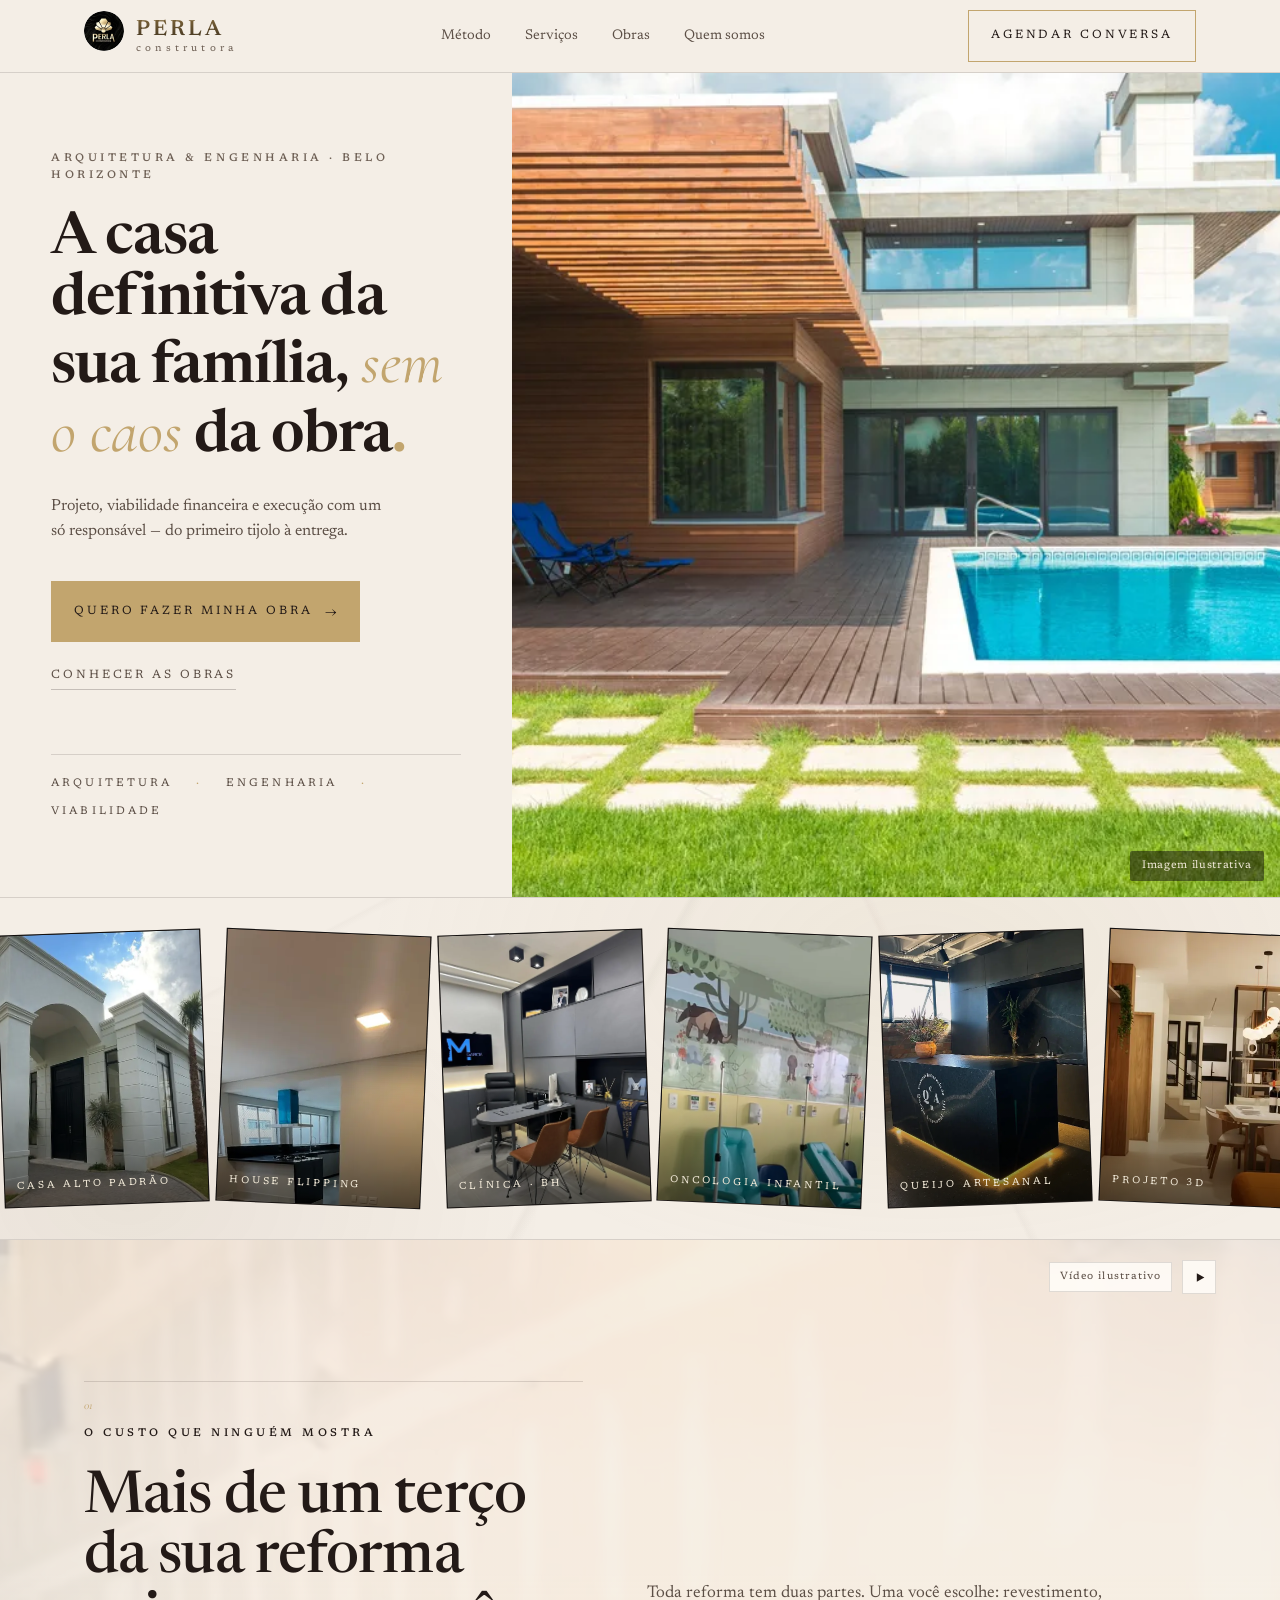
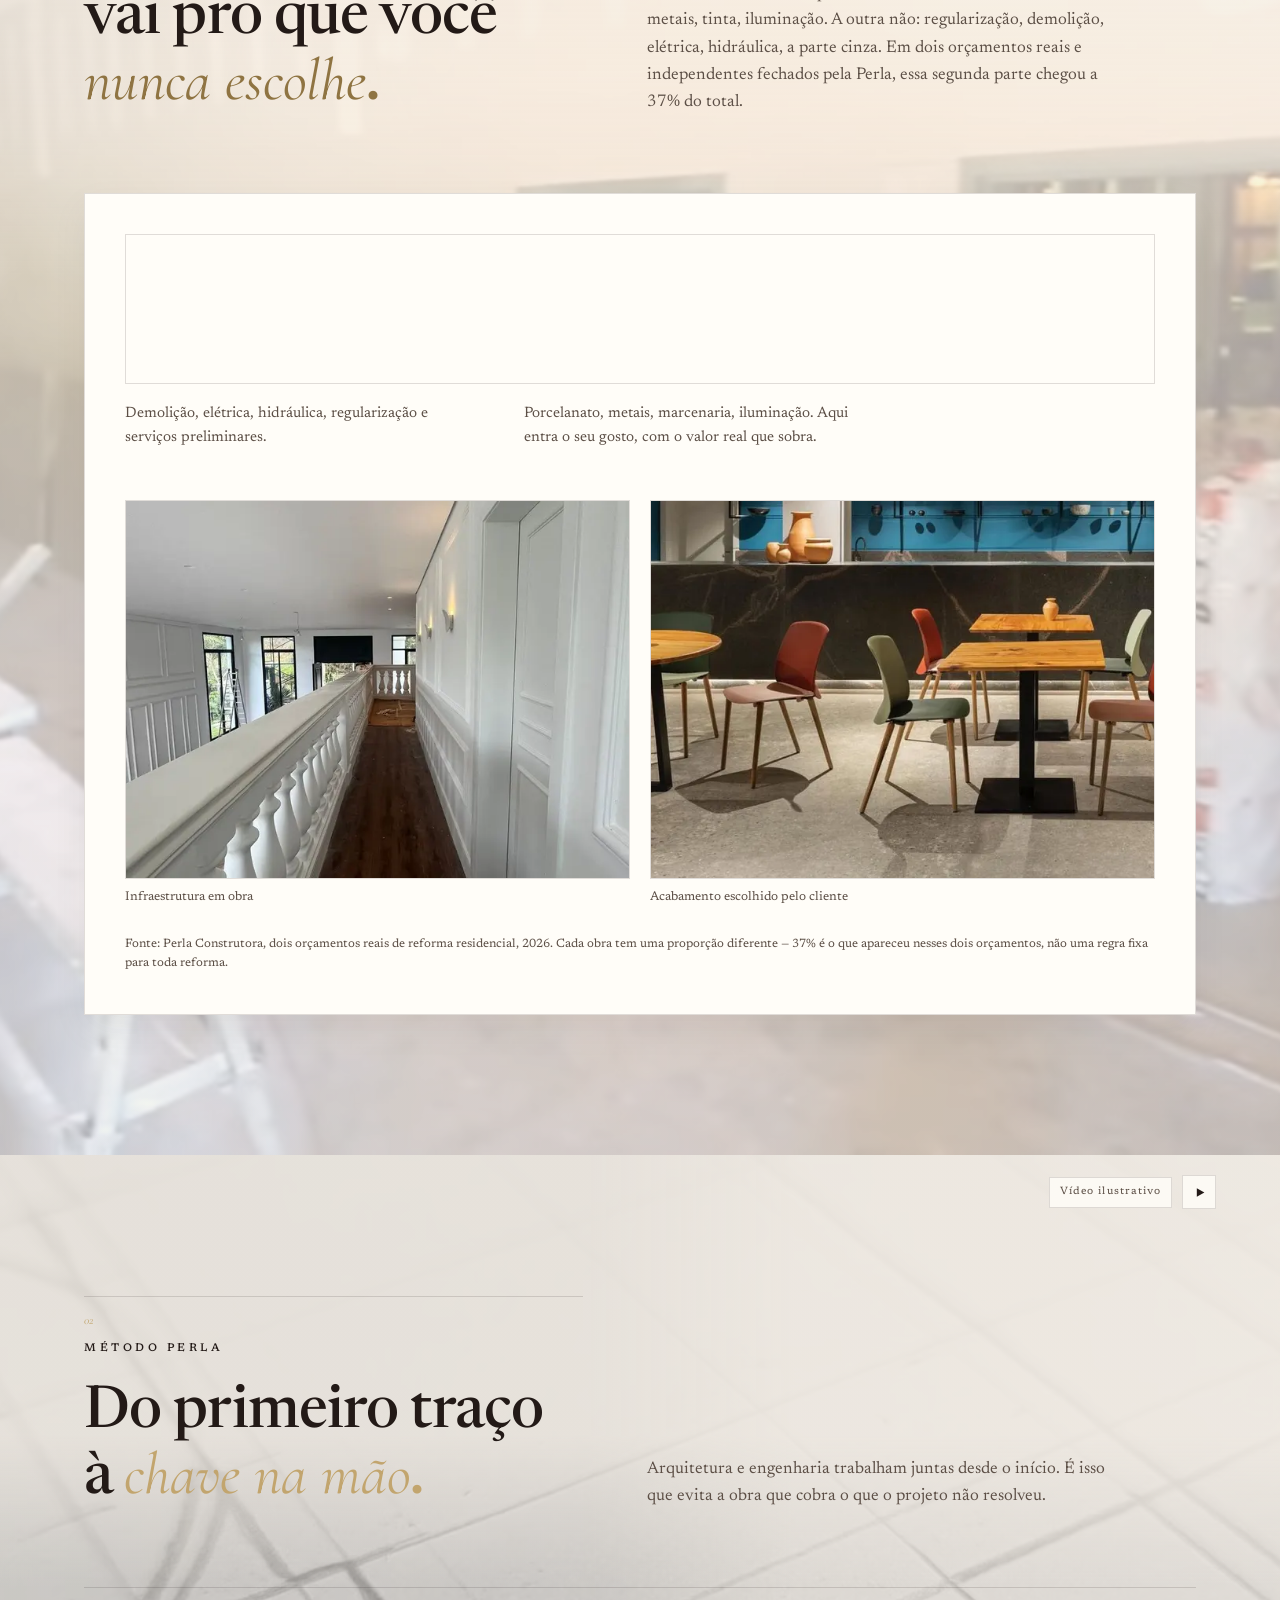
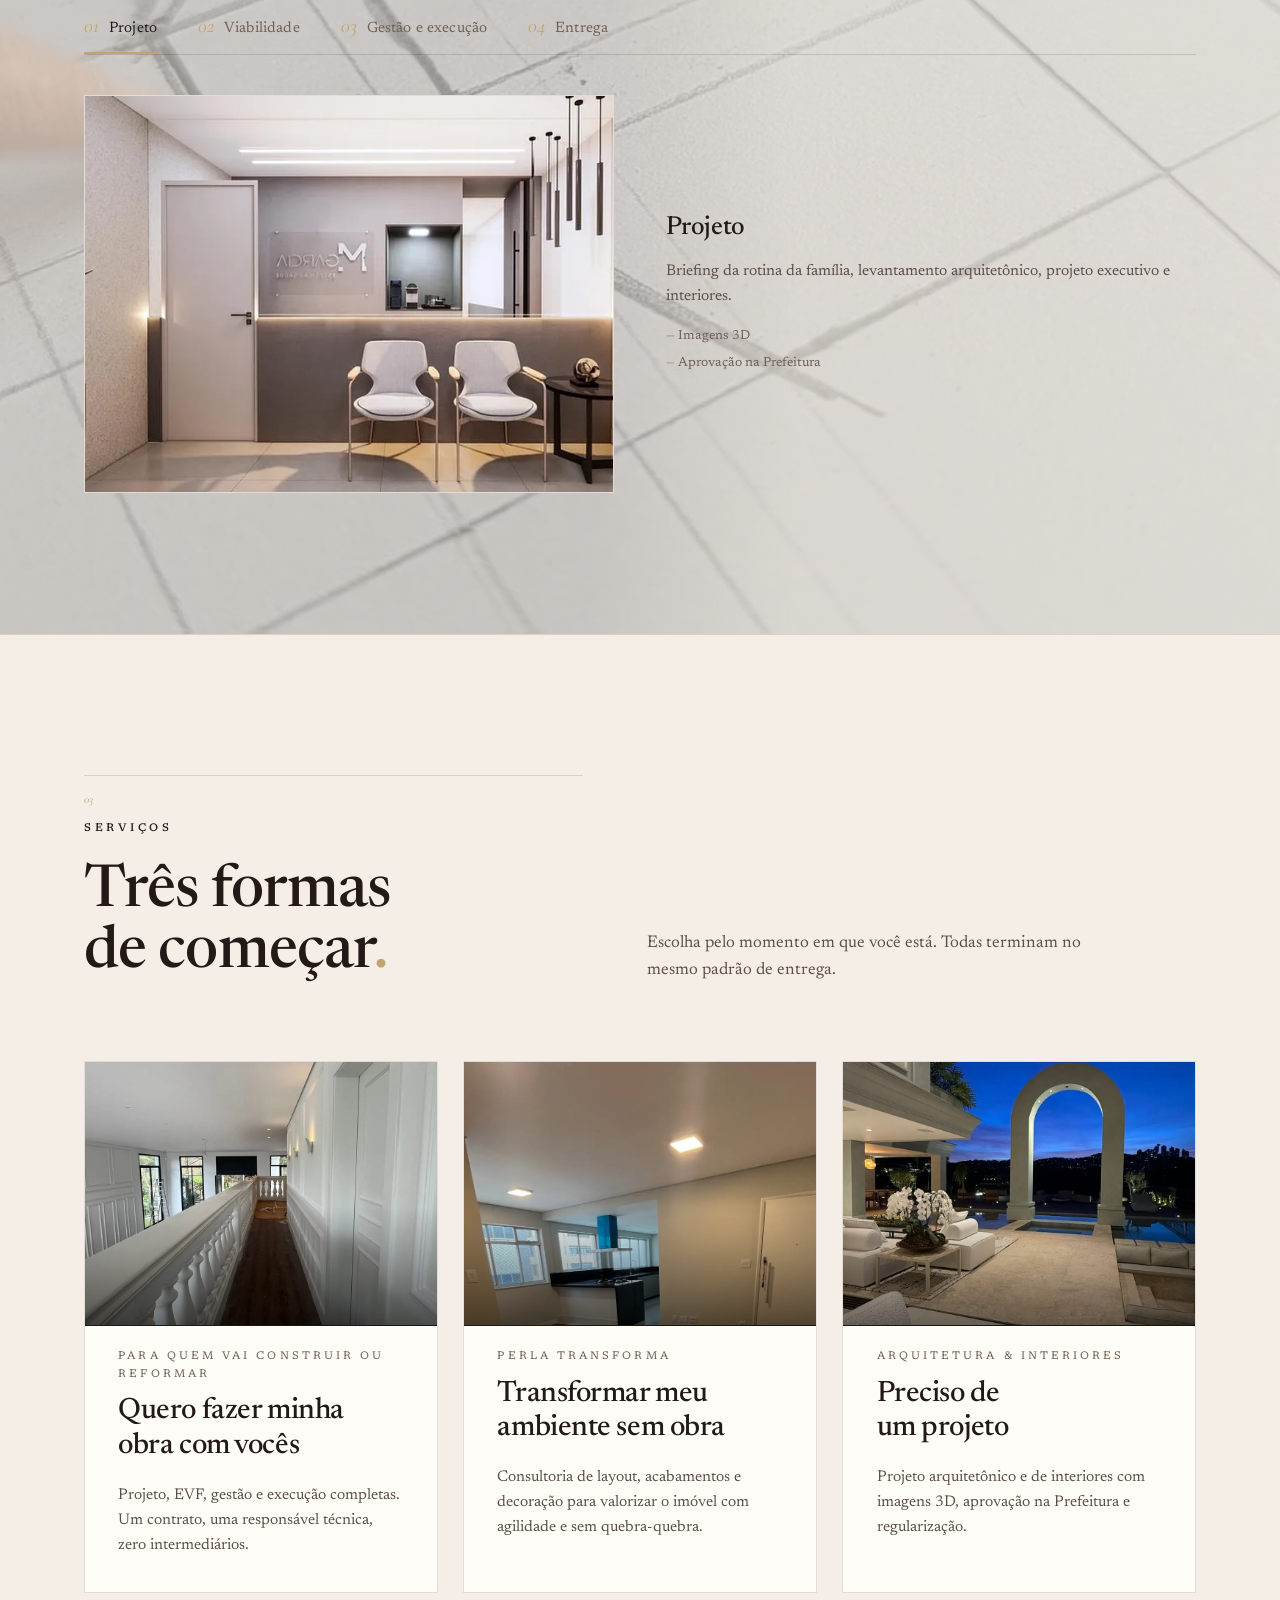
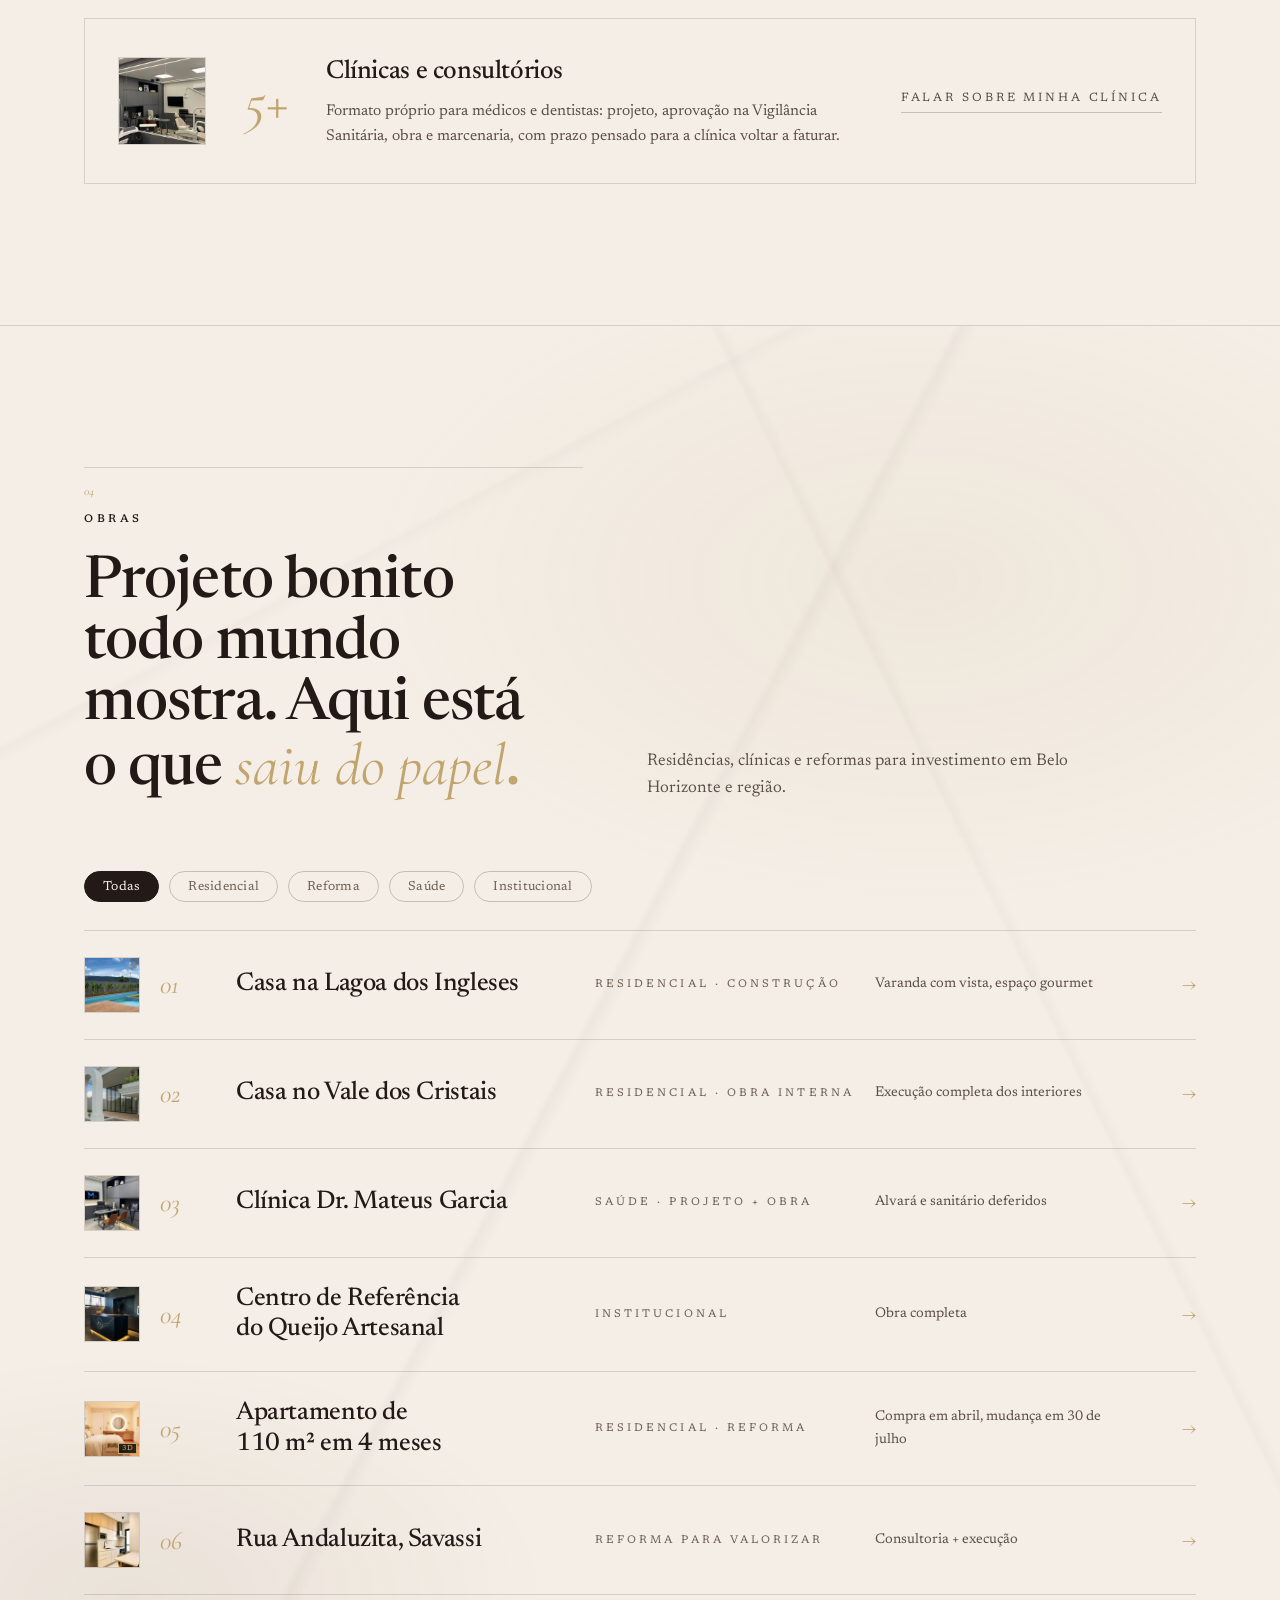
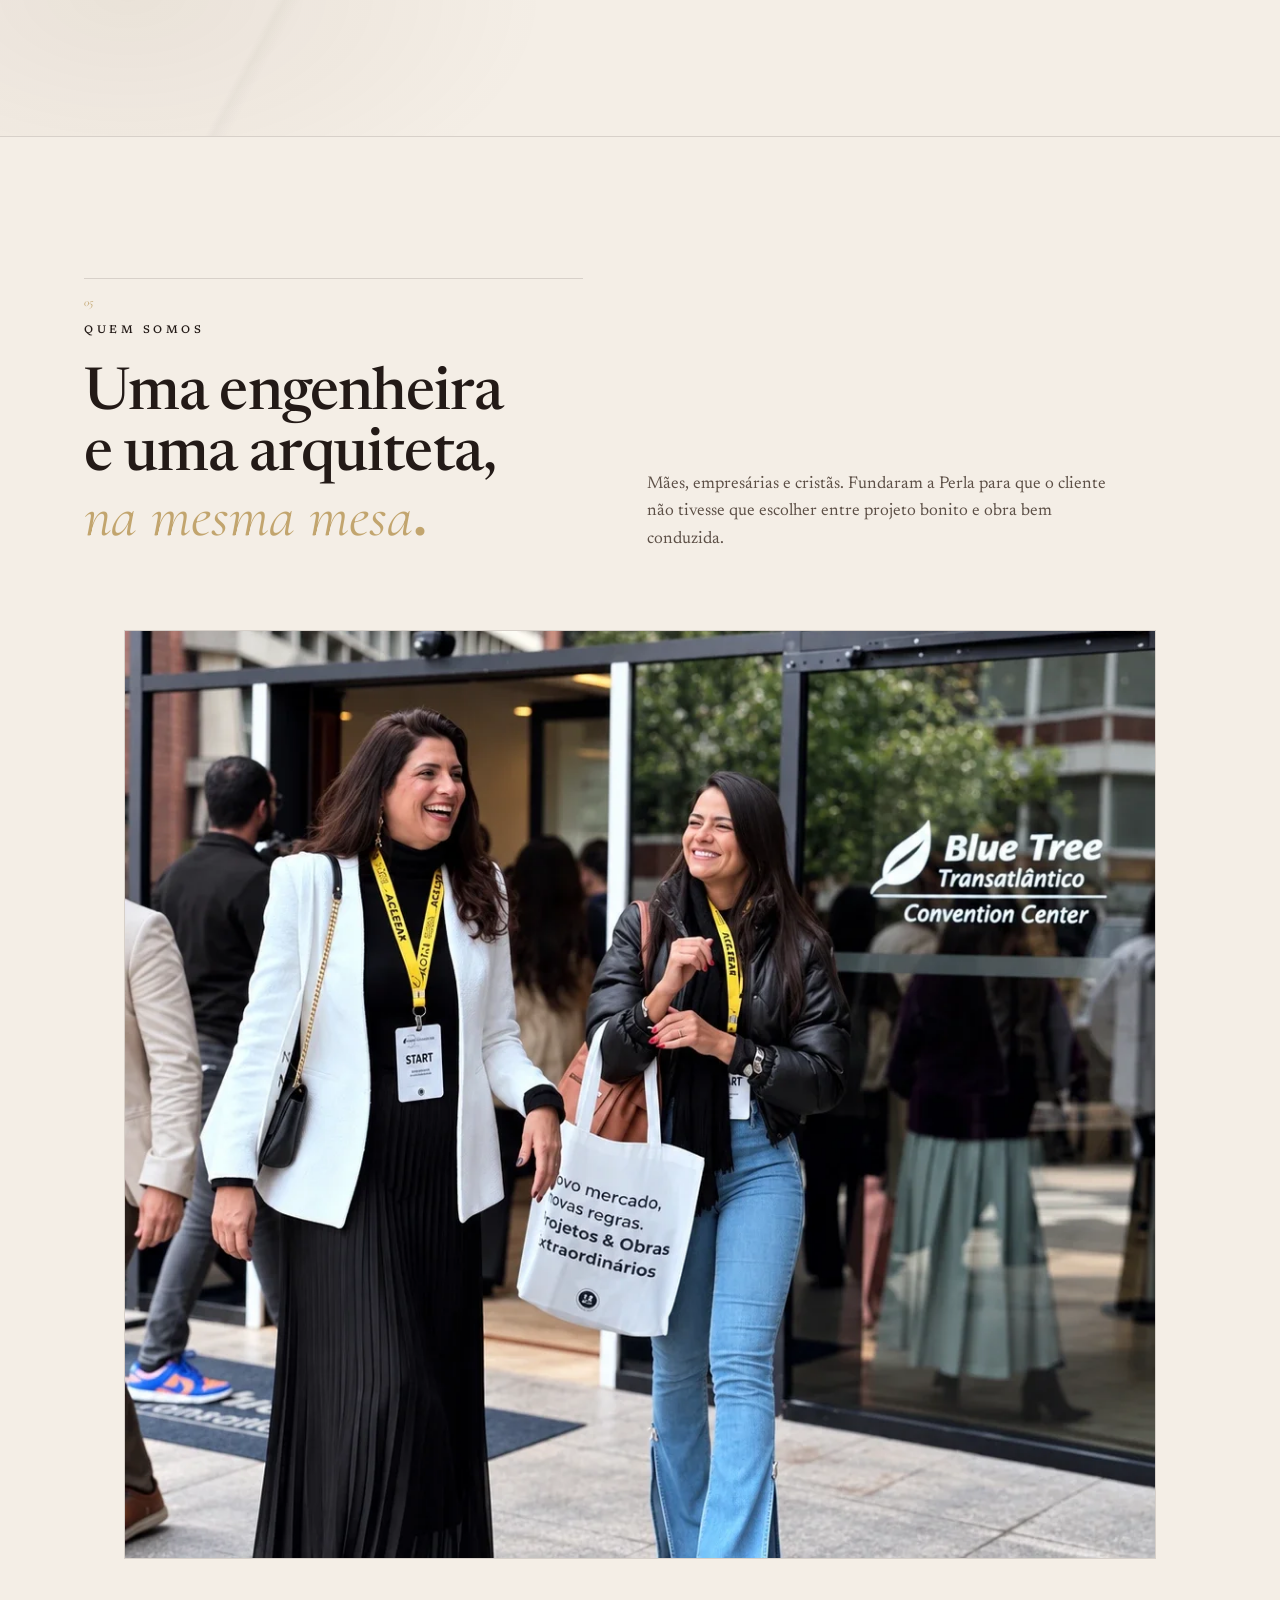
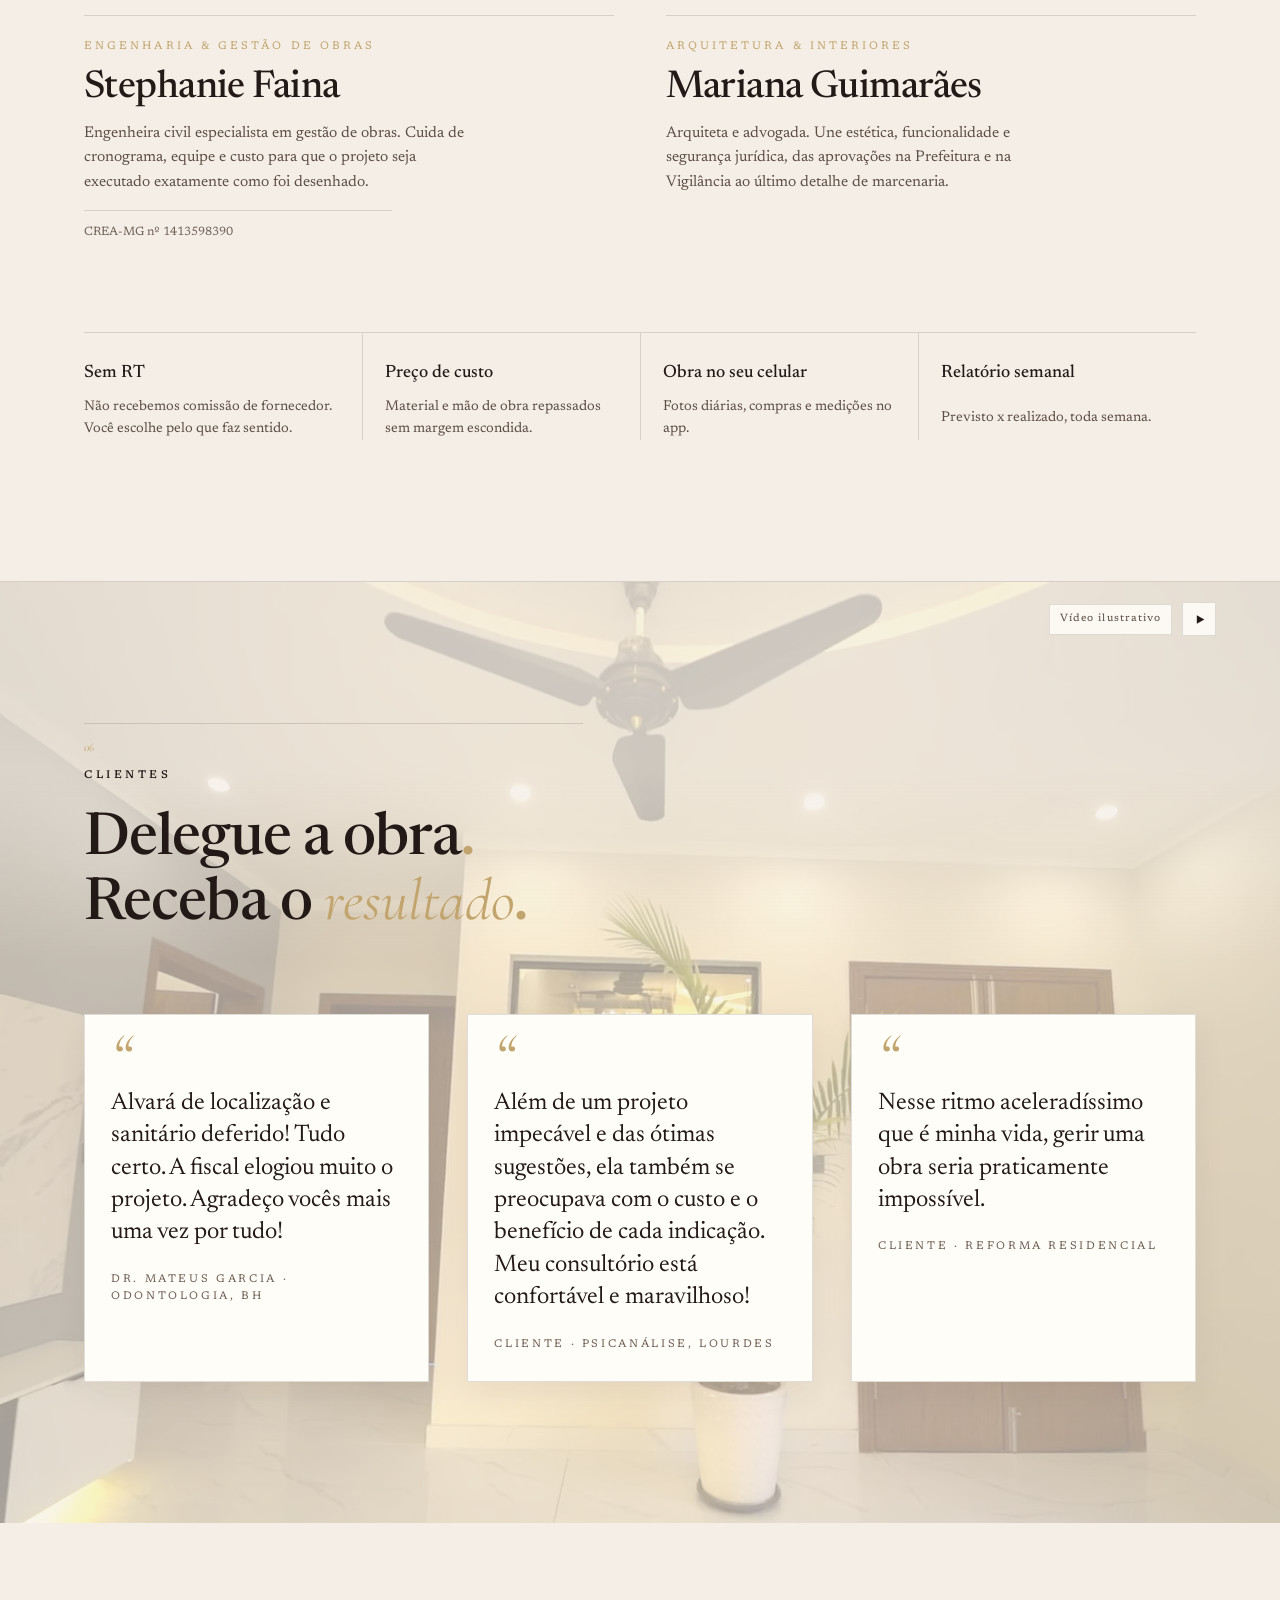
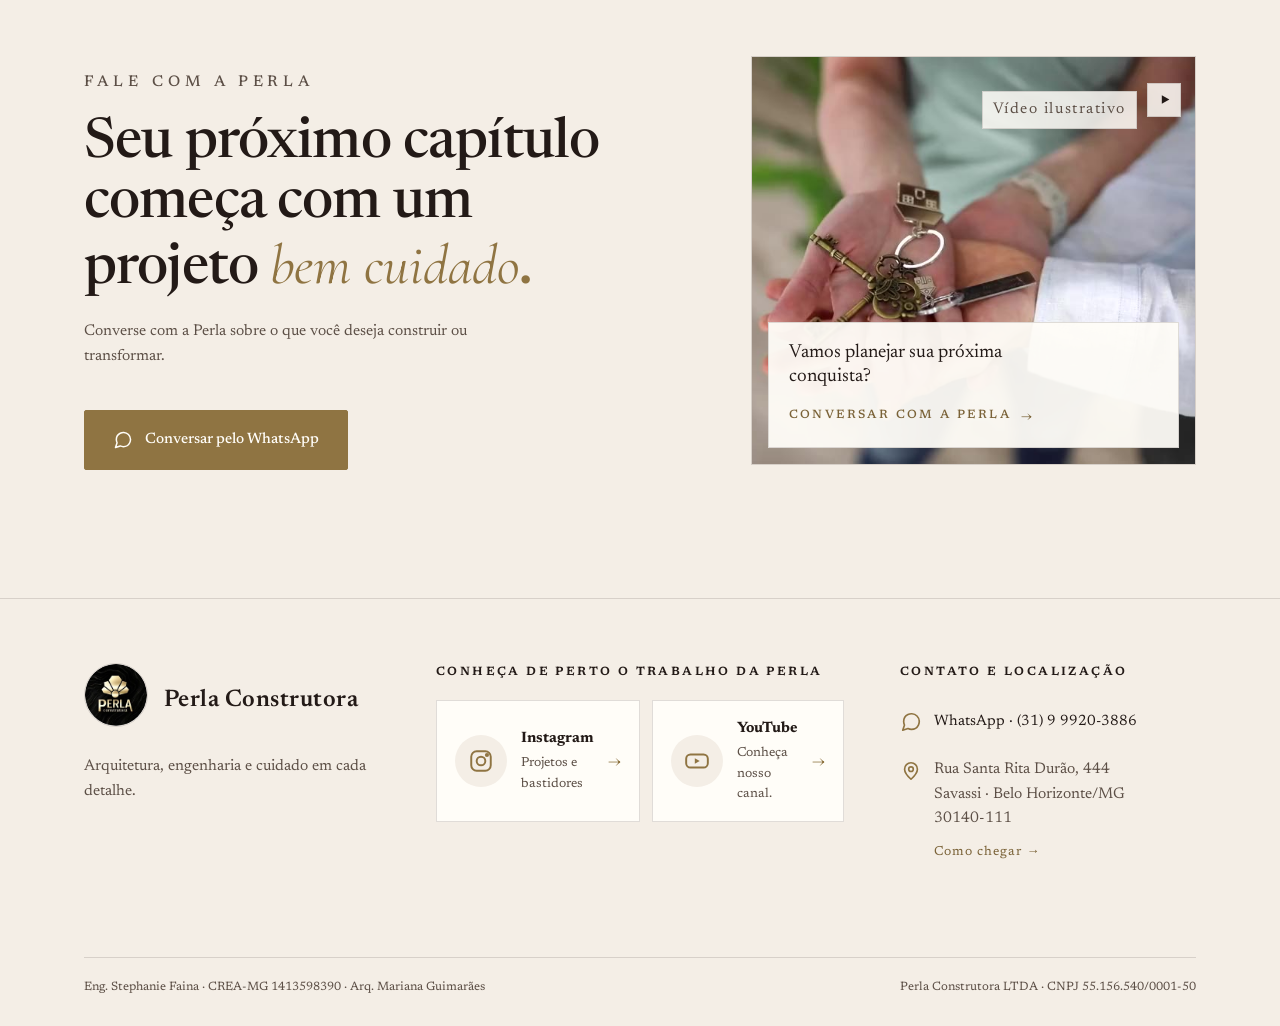
==== commit 8a15675e: "Reduz véu marfim dos vídeos de fundo e corrige botão de pausar/tocar - Véu por seção em degradê (cus" ====
--- a/index.html
+++ b/index.html
@@ -189,7 +189,21 @@
 .bgvideo{position:absolute;inset:0;z-index:-2;overflow:hidden;background-size:cover;background-position:center;background-repeat:no-repeat}
 .bgvideo-el{position:absolute;inset:0;width:100%;height:100%;object-fit:cover}
 .bgvideo-failed .bgvideo-el{display:none}
-.bgvideo-scrim{position:absolute;inset:0;z-index:-1;background:rgba(244,238,230,.86)}
+.bgvideo-scrim{position:absolute;inset:0;z-index:-1;background:rgba(244,238,230,.68)}
+/* Véu por seção, em degradê: mais sólido só na faixa onde o texto corrido (sem cartão próprio)
+   fica exposto direto sobre o vídeo; no resto da seção (molduras, vãos, atrás dos cartões que já
+   são opacos por conta própria) o véu cai para a faixa 60–70% pedida, deixando cena e movimento
+   reconhecíveis. Números/gráfico (#custo .split) e depoimentos (.quotes figure) continuam com
+   superfície 100% opaca própria — não dependem deste véu para contraste. */
+#custo .bgvideo-scrim{background:linear-gradient(180deg,rgba(244,238,230,.82) 0%,rgba(244,238,230,.82) 22%,rgba(244,238,230,.62) 42%,rgba(244,238,230,.62) 100%)}
+#depoimentos .bgvideo-scrim{background:linear-gradient(180deg,rgba(244,238,230,.82) 0%,rgba(244,238,230,.82) 20%,rgba(244,238,230,.64) 40%,rgba(244,238,230,.64) 100%)}
+/* #metodo tem texto exposto na faixa de cima (título+abas) E na coluna direita de cada etapa
+   (a foto real, já opaca, ocupa a esquerda) — por isso o véu combina duas camadas: um reforço só
+   no topo (título/abas) com um degradê horizontal permanente (mais leve perto da foto, mais
+   sólido do lado do texto). */
+#metodo .bgvideo-scrim{background:
+  linear-gradient(180deg,rgba(244,238,230,.66) 0%,rgba(244,238,230,.66) 26%,rgba(244,238,230,0) 40%),
+  linear-gradient(90deg,rgba(244,238,230,.6) 0%,rgba(244,238,230,.6) 46%,rgba(244,238,230,.76) 62%,rgba(244,238,230,.76) 100%)}
 .bgvideo-controls{position:absolute;top:20px;right:var(--gutter);z-index:2;display:flex;align-items:center;gap:10px}
 .bgvideo-tag{font-size:10.5px;letter-spacing:.1em;color:var(--tinta-2);background:rgba(255,253,248,.85);padding:6px 10px;border:1px solid var(--linha-p);white-space:nowrap}
 .bgvideo-toggle{appearance:none;cursor:pointer;flex:0 0 auto;width:34px;height:34px;display:flex;align-items:center;justify-content:center;background:rgba(255,253,248,.85);border:1px solid var(--linha-p);color:var(--tinta);transition:border-color .2s ease,background-color .2s ease}
@@ -1003,9 +1017,11 @@
 // recebe `src` quando a seção fica perto da área visível (não os 4 de uma vez no carregamento da
 // página) e pausa ao sair da área visível (economia de bateria/CPU, sem descarregar o vídeo). Sob
 // prefers-reduced-motion:reduce, sem IntersectionObserver, ou se o navegador falhar ao reproduzir,
-// nenhum vídeo toca — fica só o poster (imagem estática), nunca uma área em branco. O botão de
-// pausar tem prioridade sobre a visibilidade: uma vez pausado manualmente, só volta a tocar se o
-// usuário clicar de novo.
+// nenhum vídeo toca sozinho — fica só o poster (imagem estática), nunca uma área em branco. O
+// botão de pausar/tocar sempre reflete o estado real do <video> (via eventos play/pause, não uma
+// suposição): se o navegador bloquear o autoplay (comum em alguns celulares), o botão já nasce
+// mostrando "tocar", e o clique — sendo uma ação manual e deliberada da pessoa — sempre tenta
+// reproduzir, mesmo sob motion reduzido (que só impede o autoplay automático por scroll).
 (function () {
   var reducedMotion = window.matchMedia('(prefers-reduced-motion: reduce)').matches;
   var blocos = Array.prototype.slice.call(document.querySelectorAll('[data-video-bg]'));
@@ -1018,15 +1034,28 @@
     if (!video || !fontes.length) return;
     var userPaused = false, carregado = false, visivel = false;
 
+    function carregar() {
+      if (carregado) return;
+      fontes.forEach(function (s) { s.src = s.getAttribute('data-src'); });
+      video.load();
+      carregado = true;
+    }
+    function sincronizarBotao() {
+      if (!toggle) return;
+      var tocando = !video.paused;
+      toggle.setAttribute('aria-pressed', tocando ? 'false' : 'true');
+      var label = toggle.getAttribute('aria-label');
+      toggle.setAttribute('aria-label', tocando ? label.replace('Retomar', 'Pausar') : label.replace('Pausar', 'Retomar'));
+    }
+    video.addEventListener('play', sincronizarBotao);
+    video.addEventListener('pause', sincronizarBotao);
+
     function tentarTocar() {
+      // disparo automático (observer de visibilidade) — nunca ocorre sob motion reduzido
       if (reducedMotion || userPaused || !visivel) return;
-      if (!carregado) {
-        fontes.forEach(function (s) { s.src = s.getAttribute('data-src'); });
-        video.load();
-        carregado = true;
-      }
+      carregar();
       var p = video.play();
-      if (p && p.catch) p.catch(function () { /* autoplay recusado — poster continua visível */ });
+      if (p && p.catch) p.catch(sincronizarBotao); // autoplay recusado — botão passa a mostrar "tocar"
     }
 
     function falhou() { bloco.classList.add('bgvideo-failed'); }
@@ -1037,16 +1066,21 @@
 
     if (toggle) {
       toggle.addEventListener('click', function () {
-        userPaused = !userPaused;
-        toggle.setAttribute('aria-pressed', userPaused ? 'true' : 'false');
-        toggle.setAttribute('aria-label', userPaused
-          ? toggle.getAttribute('aria-label').replace('Pausar', 'Retomar')
-          : toggle.getAttribute('aria-label').replace('Retomar', 'Pausar'));
-        if (userPaused) video.pause(); else tentarTocar();
+        if (video.paused) {
+          // clique manual: sempre tenta tocar, independente de motion reduzido ou de já ter
+          // sido marcado como "pausado pelo usuário" antes (é exatamente o pedido dela agora).
+          userPaused = false;
+          carregar();
+          var p = video.play();
+          if (p && p.catch) p.catch(sincronizarBotao);
+        } else {
+          userPaused = true;
+          video.pause();
+        }
       });
     }
 
-    if (!reducedMotion && 'IntersectionObserver' in window) {
+    if ('IntersectionObserver' in window) {
       var io = new IntersectionObserver(function (entries) {
         entries.forEach(function (entry) {
           visivel = entry.isIntersecting;
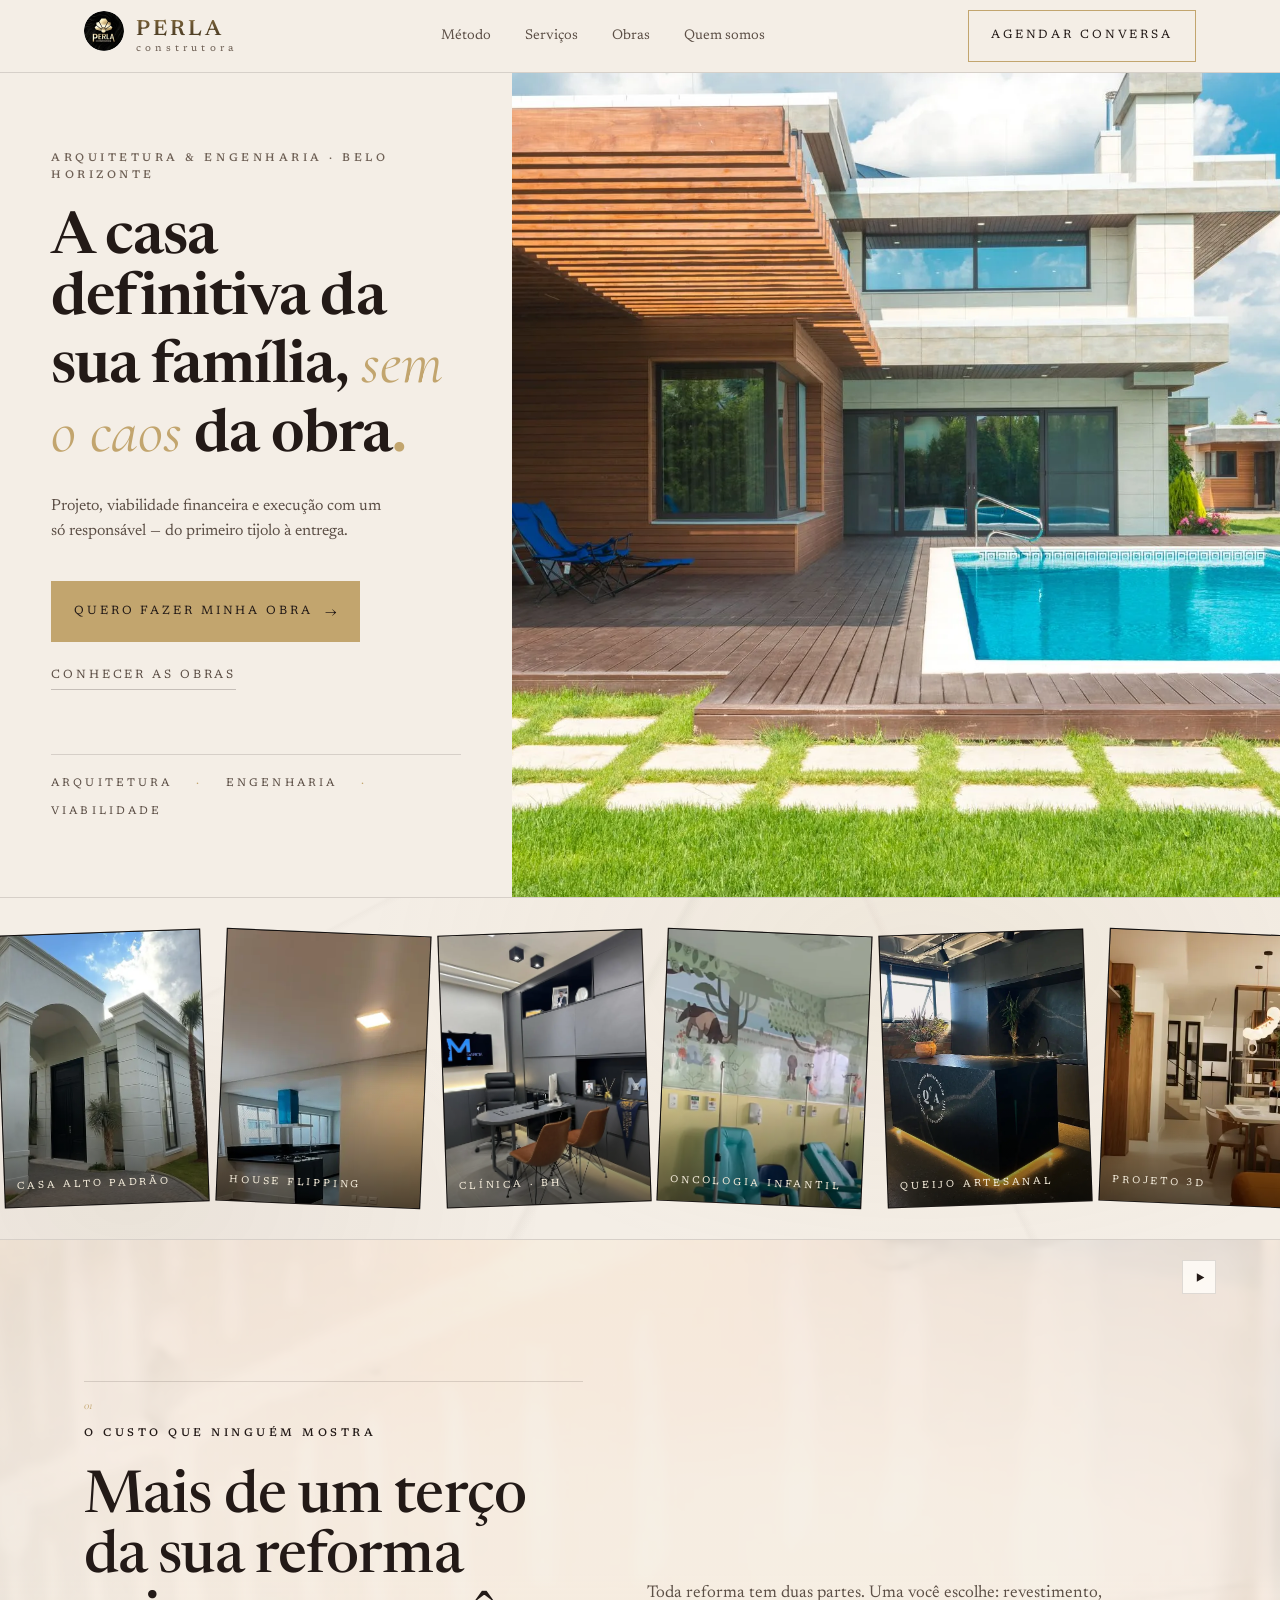
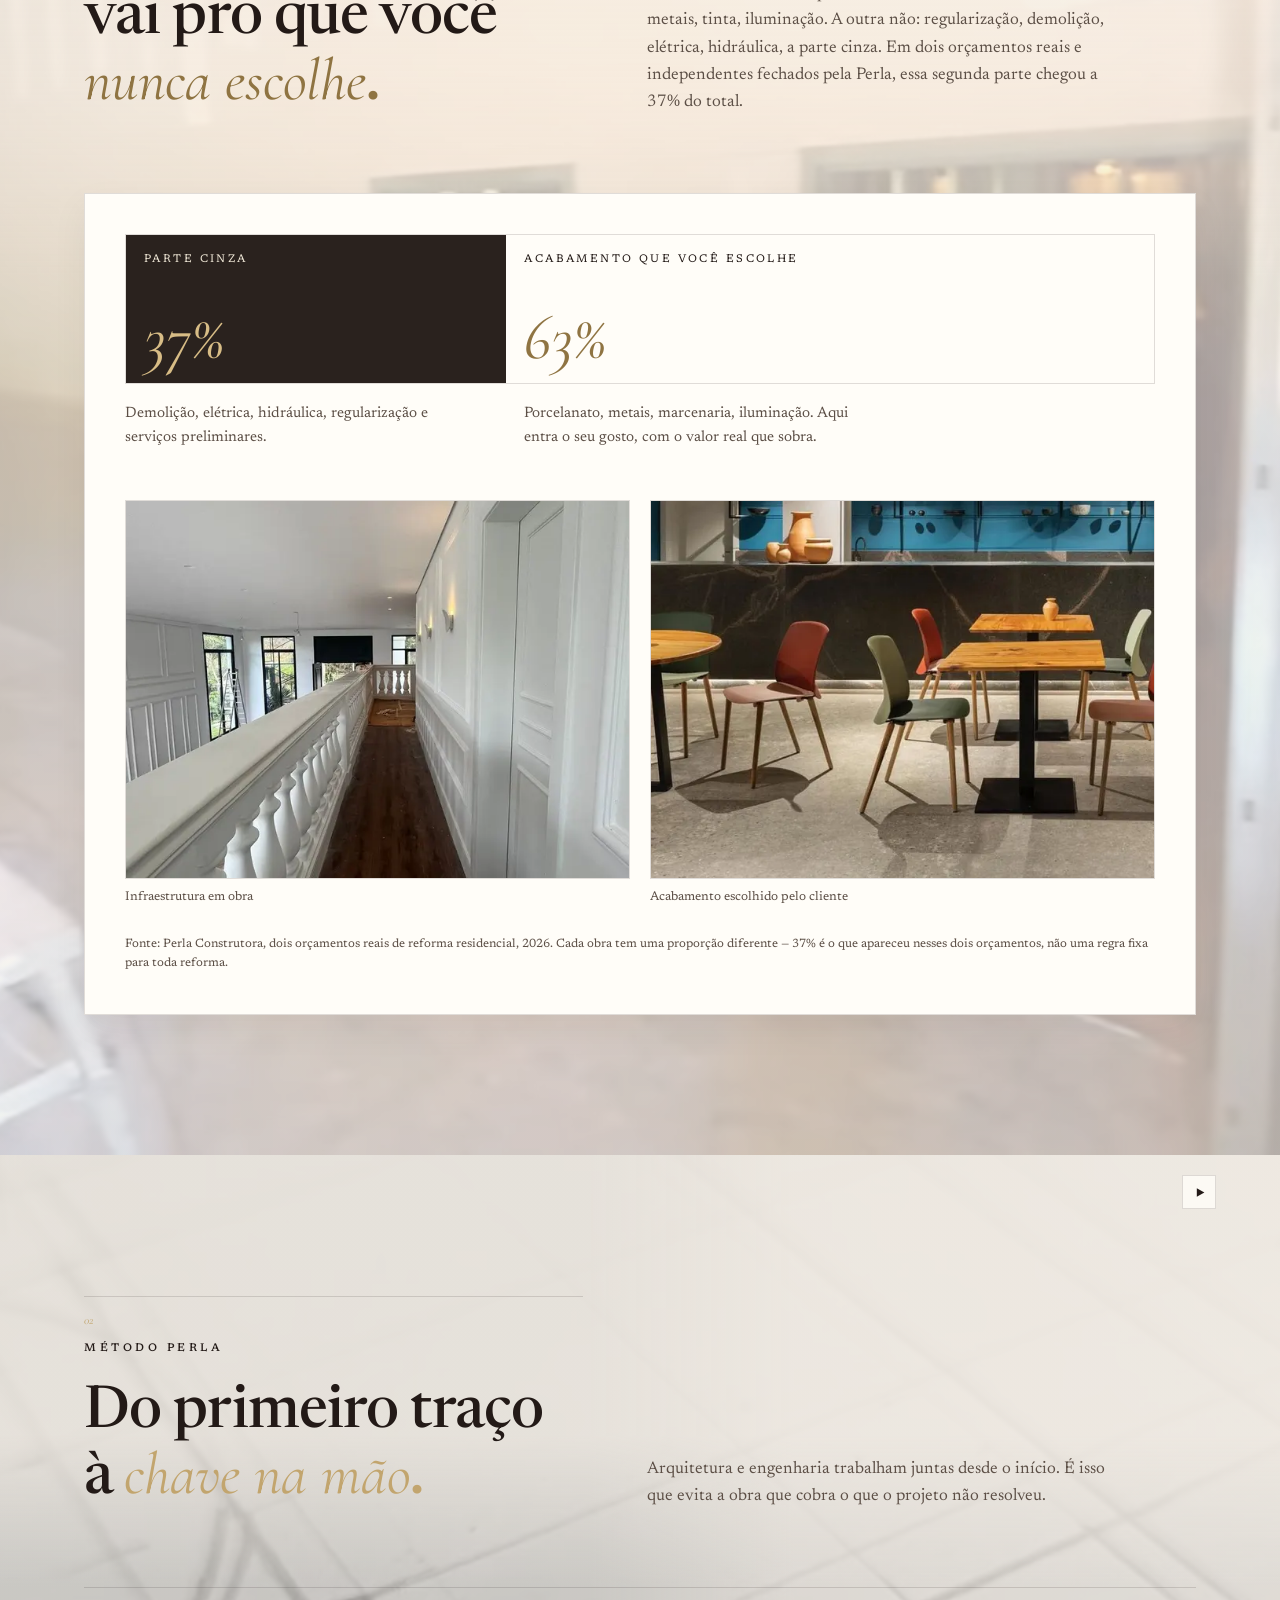
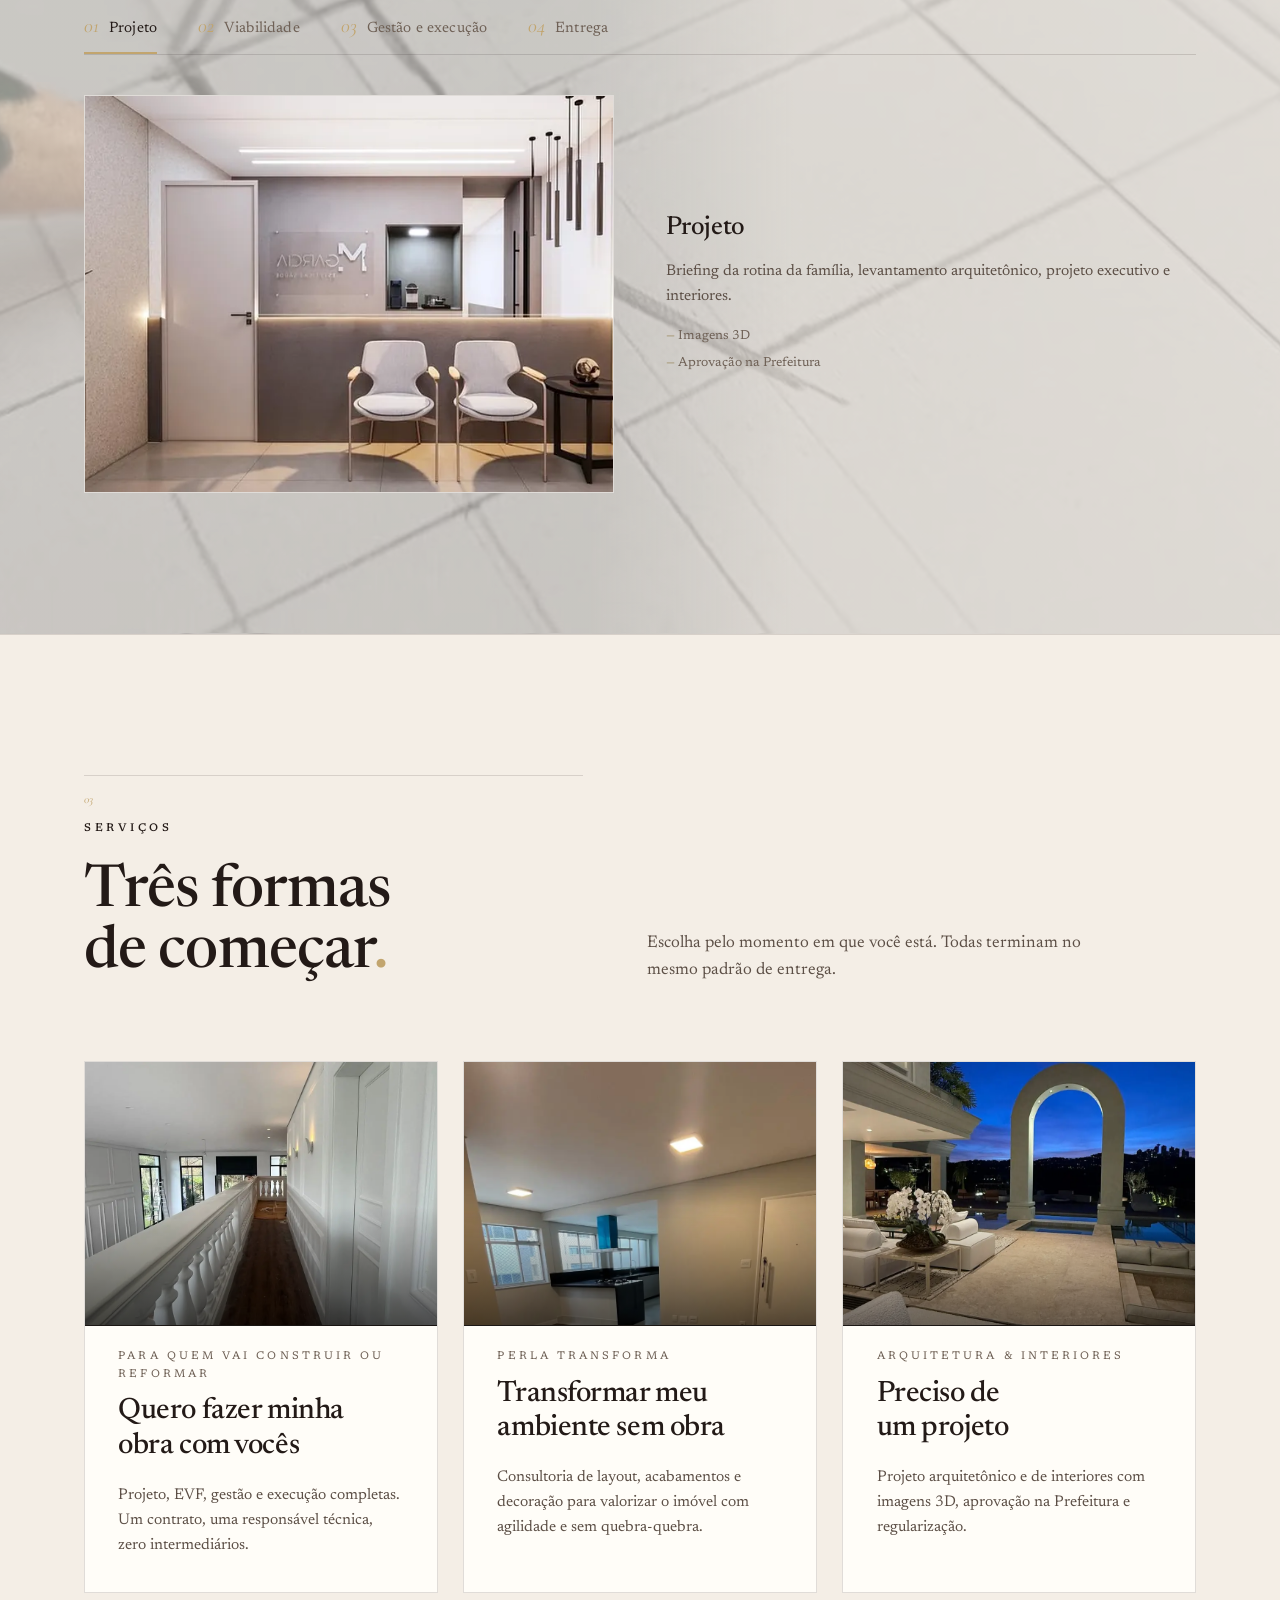
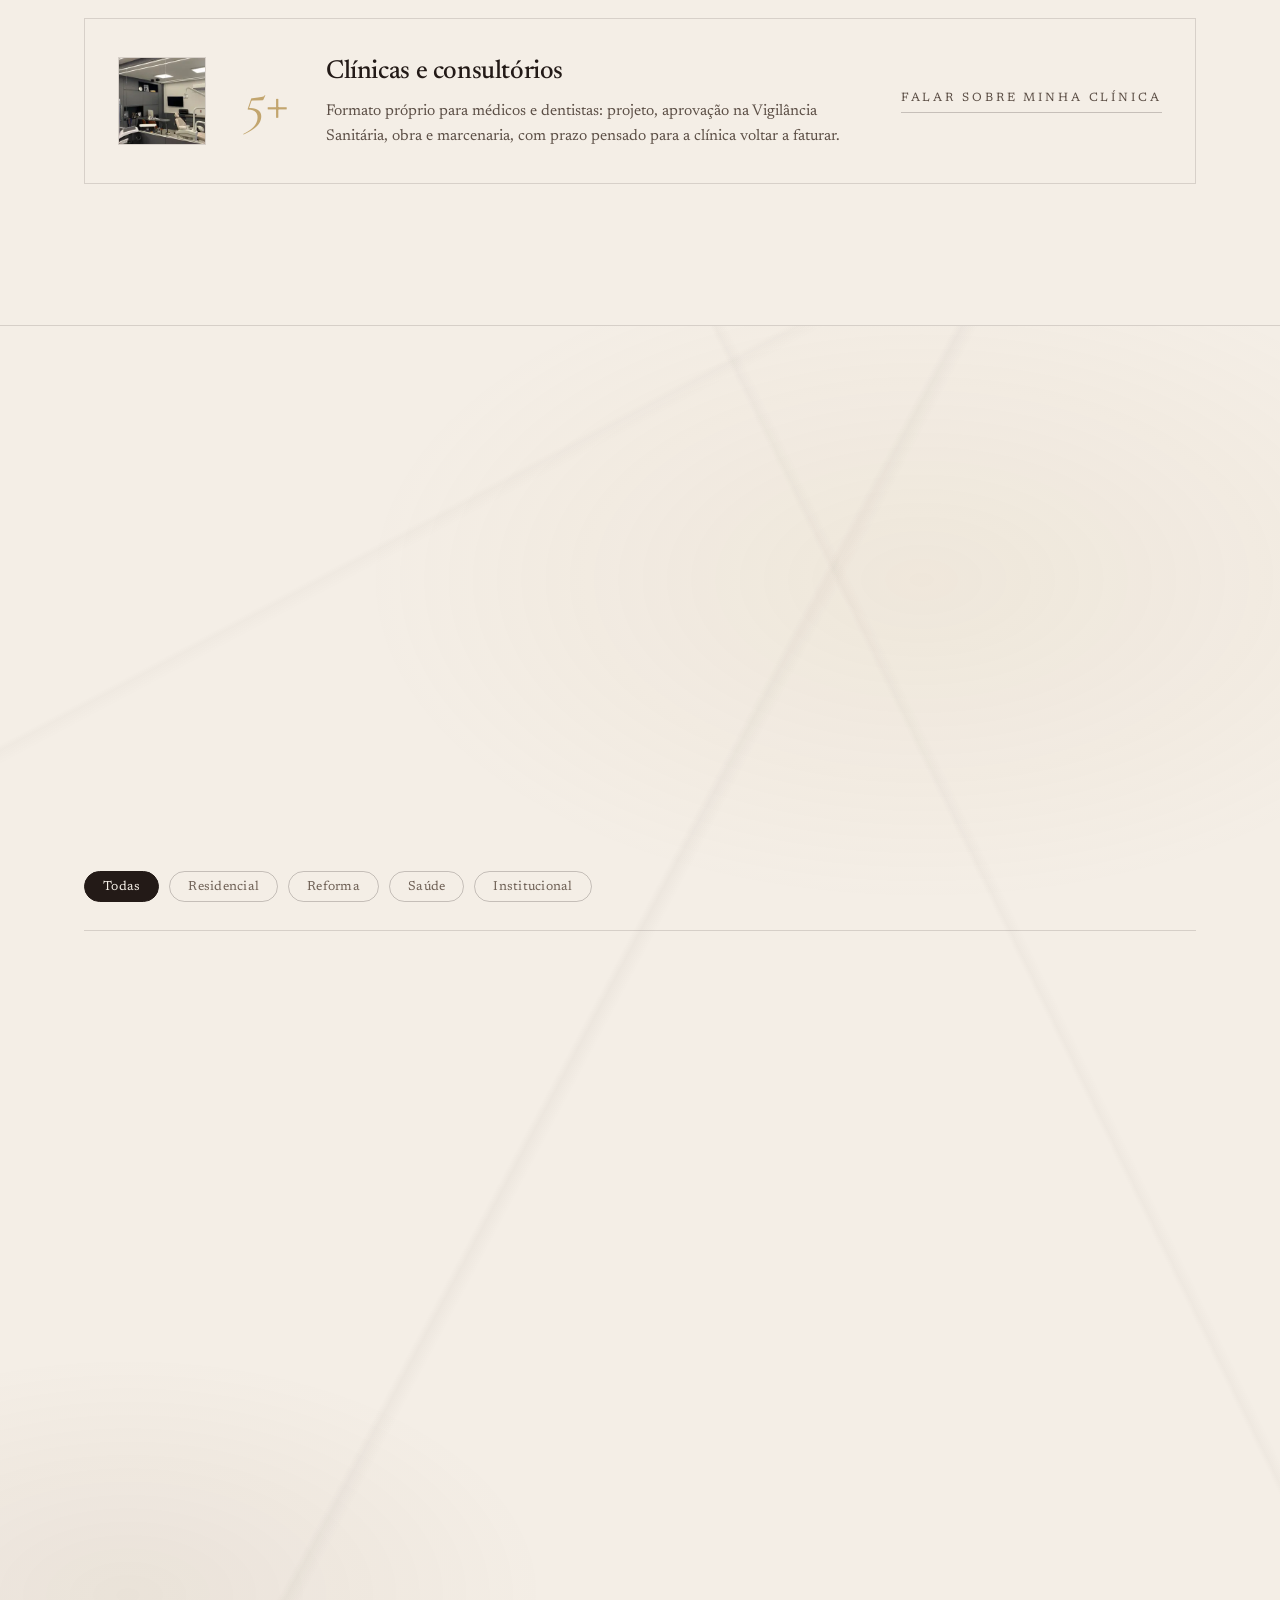
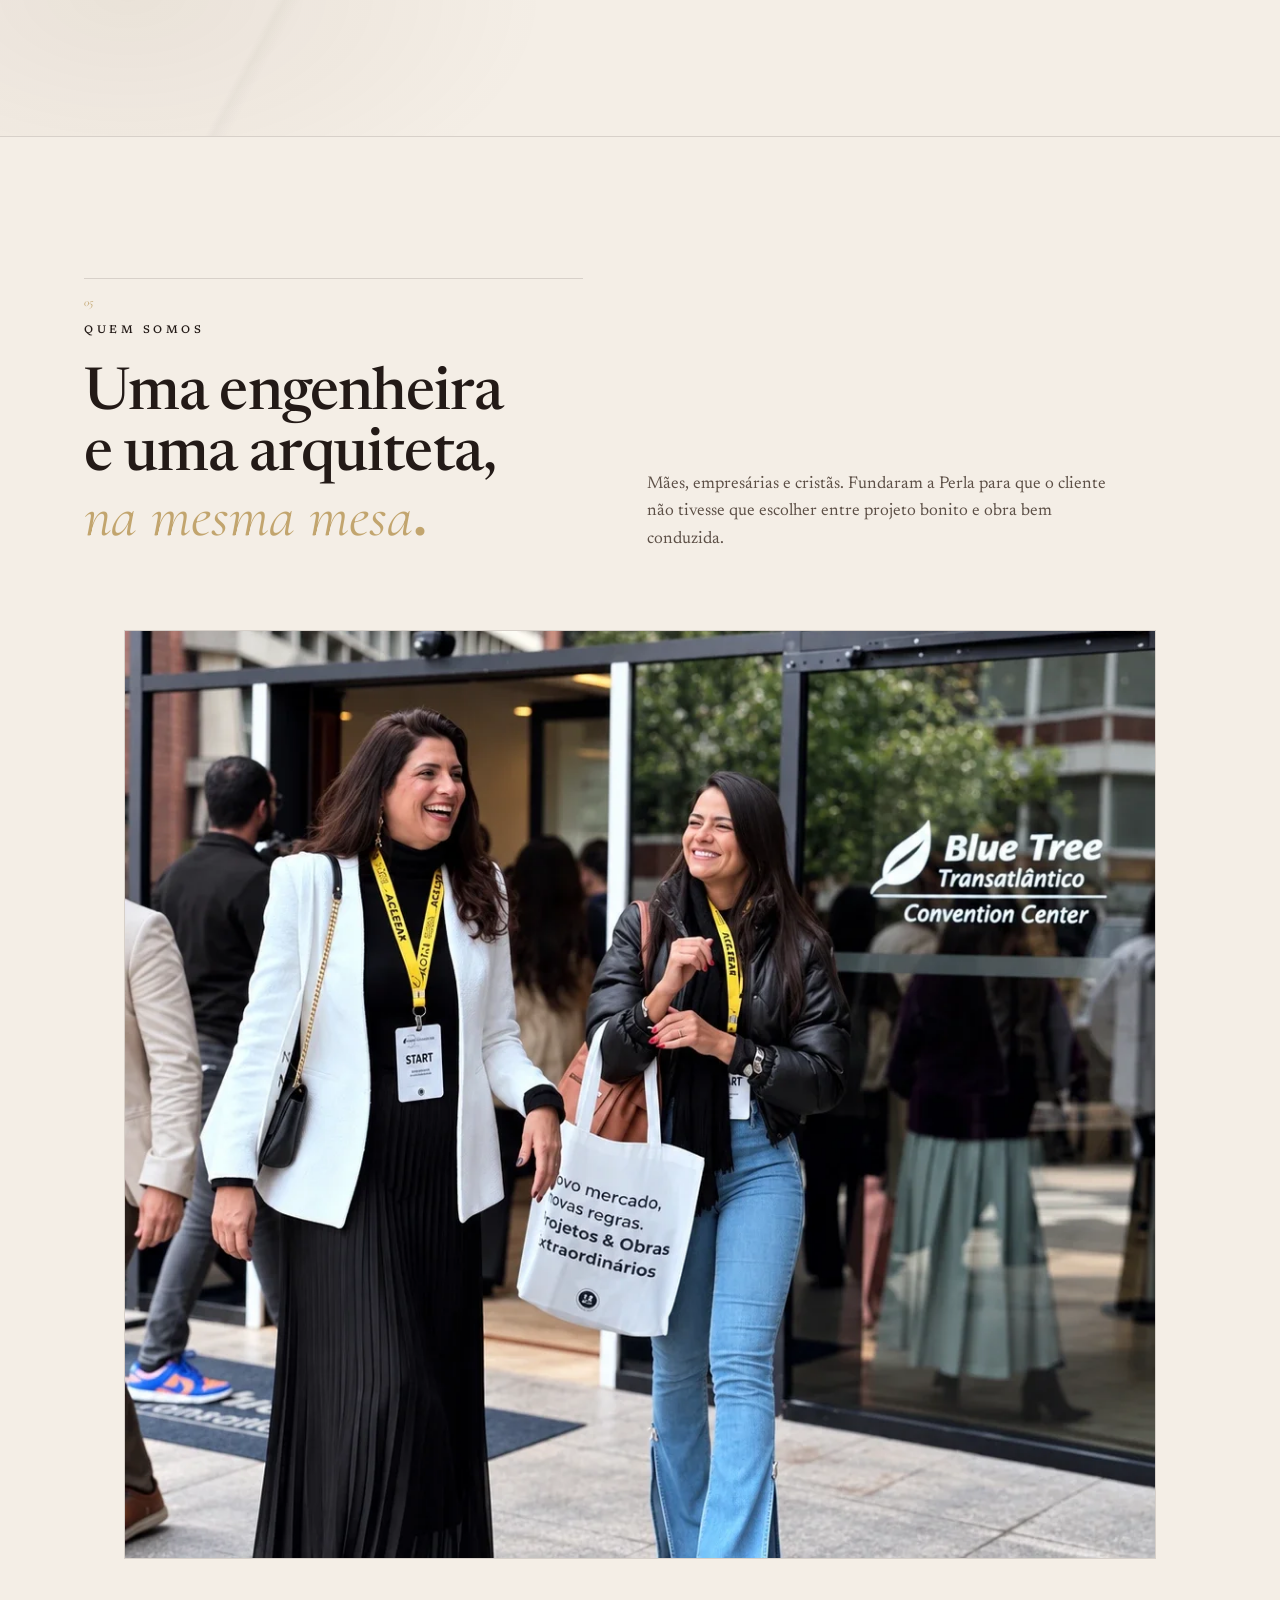
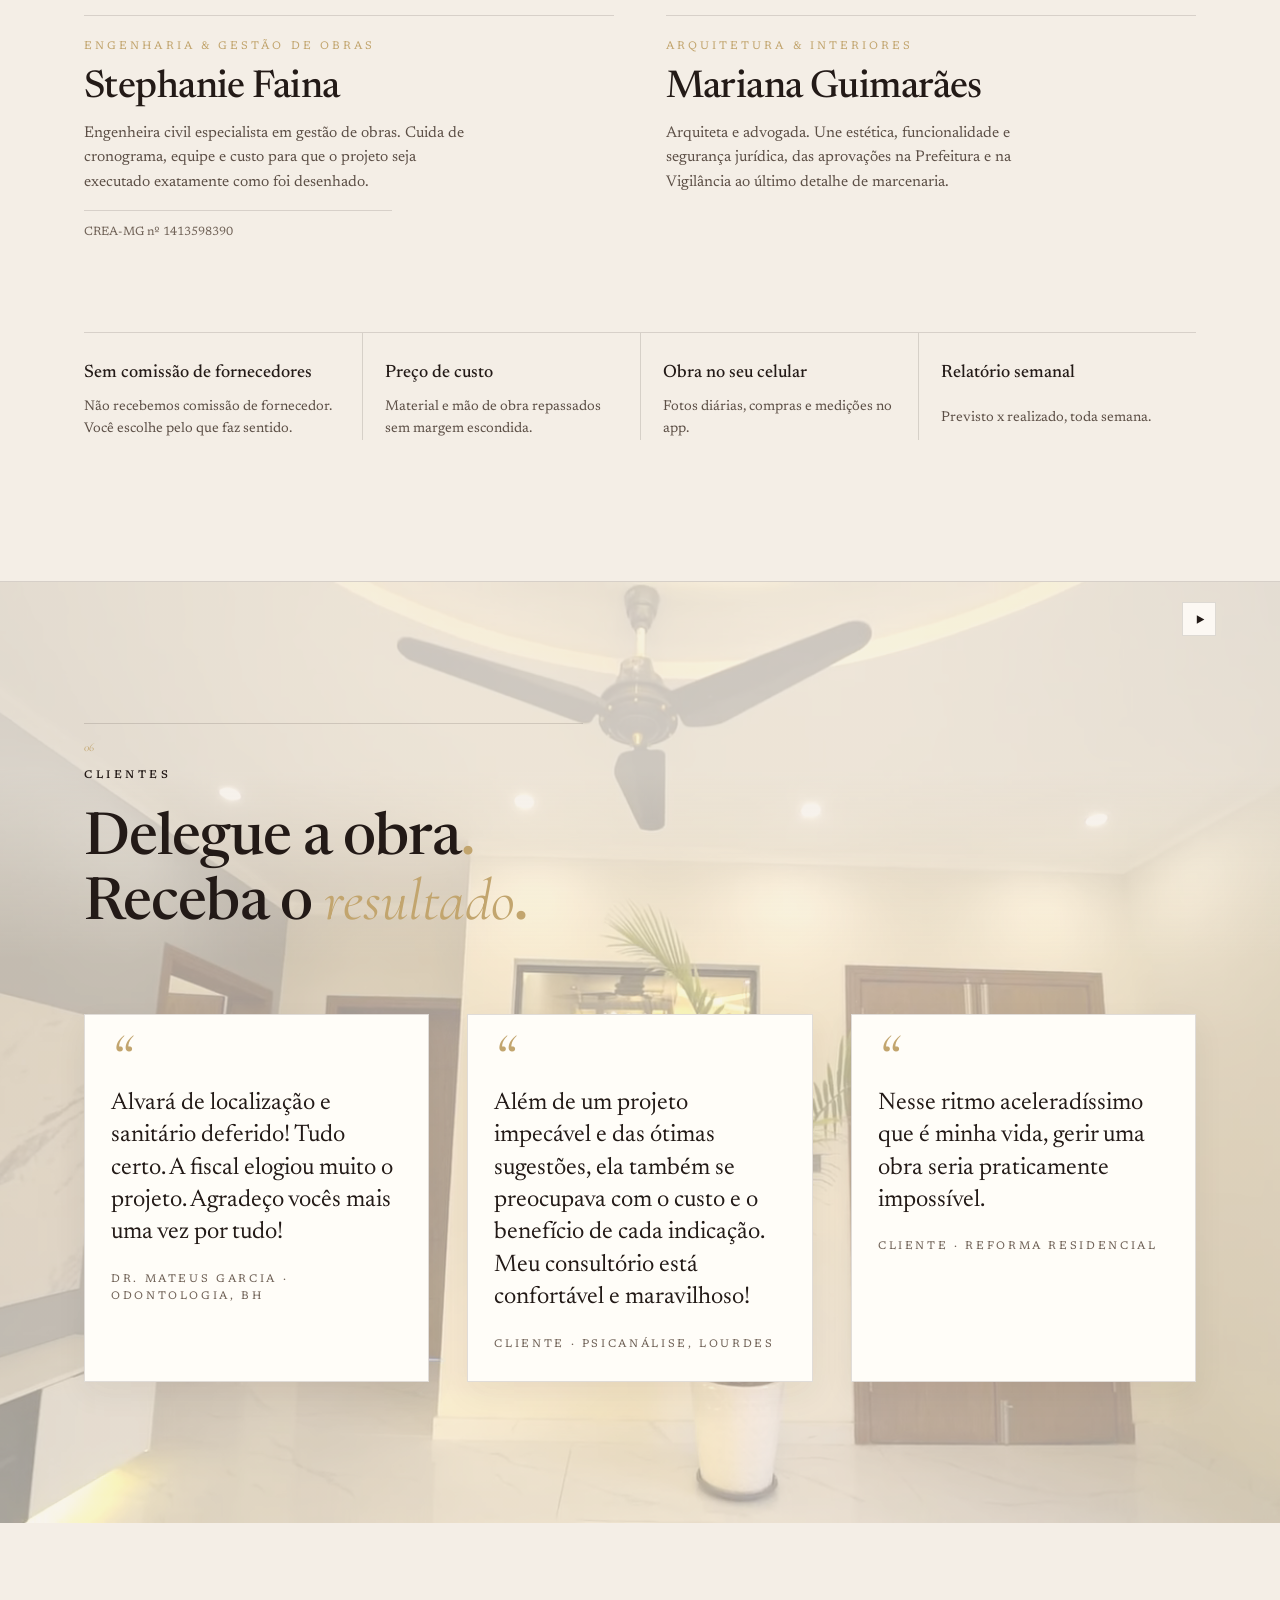
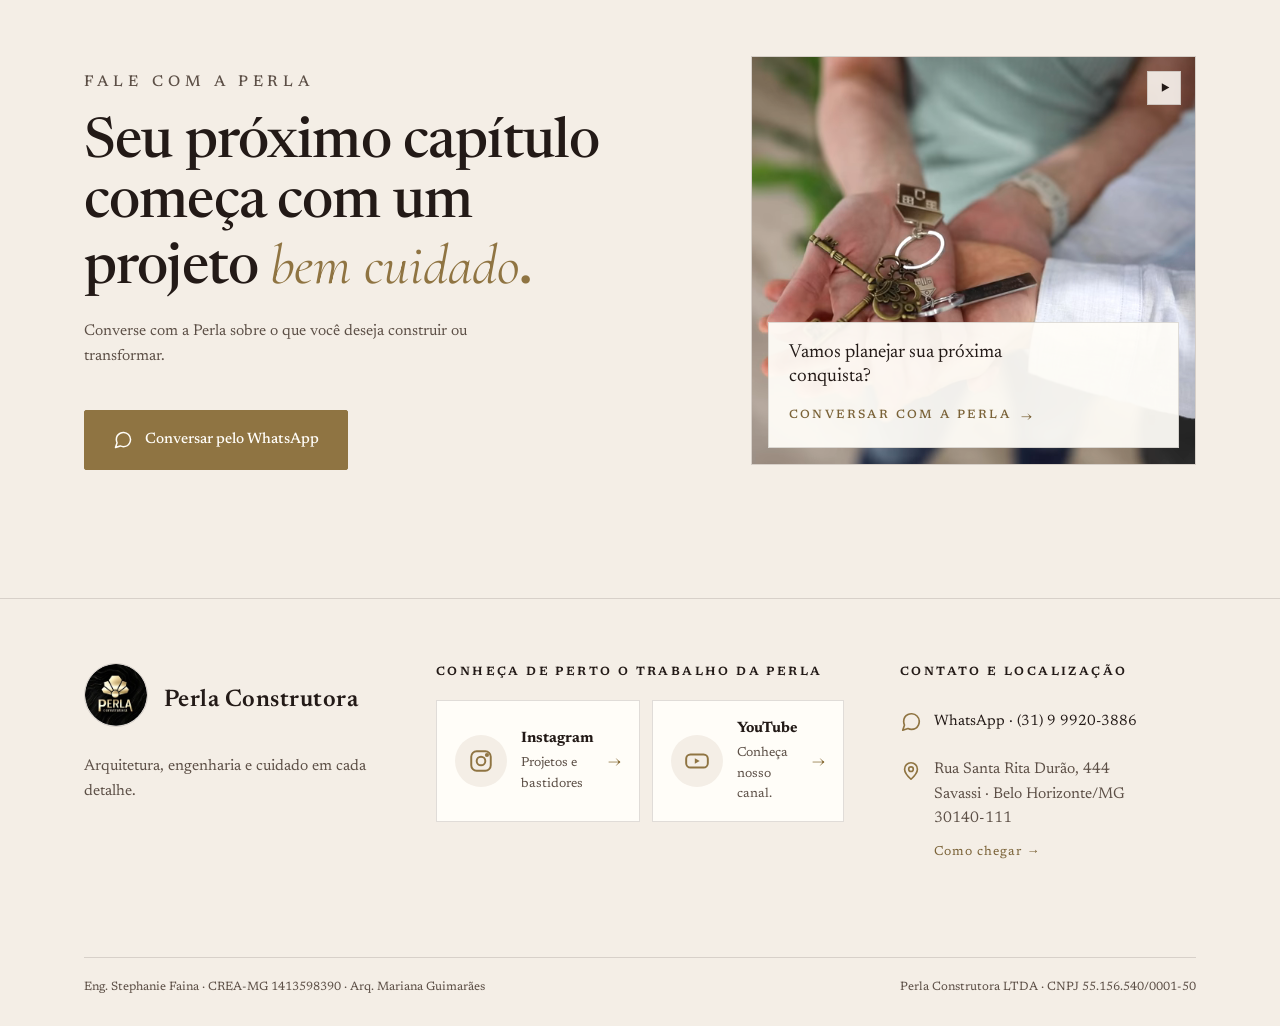
==== commit b1bc2b95: "Limpeza final: remove etiquetas visuais, objetiva alt/aria-label, corrige textos - Remove a etiqueta" ====
--- a/index.html
+++ b/index.html
@@ -129,7 +129,6 @@
 .hero-foto{position:relative;overflow:hidden;background:var(--onix-2)}
 .hero-foto picture{position:absolute;inset:0;display:block}
 .hero-foto img{width:100%;height:100%;object-fit:cover;display:block}
-.hero-nota{position:absolute;bottom:16px;right:16px;font-size:11px;letter-spacing:.06em;color:#EFE7D6;background:rgba(14,13,12,.5);padding:6px 12px;border-radius:2px}
 @media (max-width:900px){
   .hero-split{grid-template-columns:1fr;min-height:auto}
   .hero-foto{aspect-ratio:4/3;order:2}
@@ -205,7 +204,6 @@
   linear-gradient(180deg,rgba(244,238,230,.66) 0%,rgba(244,238,230,.66) 26%,rgba(244,238,230,0) 40%),
   linear-gradient(90deg,rgba(244,238,230,.6) 0%,rgba(244,238,230,.6) 46%,rgba(244,238,230,.76) 62%,rgba(244,238,230,.76) 100%)}
 .bgvideo-controls{position:absolute;top:20px;right:var(--gutter);z-index:2;display:flex;align-items:center;gap:10px}
-.bgvideo-tag{font-size:10.5px;letter-spacing:.1em;color:var(--tinta-2);background:rgba(255,253,248,.85);padding:6px 10px;border:1px solid var(--linha-p);white-space:nowrap}
 .bgvideo-toggle{appearance:none;cursor:pointer;flex:0 0 auto;width:34px;height:34px;display:flex;align-items:center;justify-content:center;background:rgba(255,253,248,.85);border:1px solid var(--linha-p);color:var(--tinta);transition:border-color .2s ease,background-color .2s ease}
 .bgvideo-toggle:hover{border-color:var(--ouro-paper)}
 .bgvideo-toggle:focus-visible{outline:1px solid var(--ouro);outline-offset:3px}
@@ -213,7 +211,7 @@
 .bgvideo-toggle .ico-play{display:none}
 .bgvideo-toggle[aria-pressed="true"] .ico-play{display:block}
 .bgvideo-toggle[aria-pressed="true"] .ico-pause{display:none}
-@media (max-width:640px){.bgvideo-controls{right:20px;top:16px;flex-direction:row-reverse}.bgvideo-tag{font-size:9.5px;padding:5px 8px}}
+@media (max-width:640px){.bgvideo-controls{right:20px;top:16px}}
 
 /* ============ O CUSTO (seção clara) ============ */
 .paper{background:var(--papel);color:var(--tinta)}
@@ -511,9 +509,8 @@
       <source media="(max-width:640px)" srcset="assets/img/hero/hero-casa-piscina-960.webp" type="image/webp">
       <source media="(max-width:640px)" srcset="assets/img/hero/hero-casa-piscina-960.jpg">
       <source srcset="assets/img/hero/hero-casa-piscina-1920.webp" type="image/webp">
-      <img src="assets/img/hero/hero-casa-piscina-1920.jpg" alt="Casa contemporânea com deck de madeira, revestimento em pedra clara e piscina — imagem ilustrativa" width="1920" height="1281" loading="eager" fetchpriority="high">
+      <img src="assets/img/hero/hero-casa-piscina-1920.jpg" alt="Casa contemporânea com deck de madeira, revestimento em pedra clara e piscina — foto de banco de imagens, não é uma obra executada pela Perla" width="1920" height="1281" loading="eager" fetchpriority="high">
     </picture>
-    <span class="hero-nota">Imagem ilustrativa</span>
   </div>
 </header>
 
@@ -543,8 +540,7 @@
   </div>
   <div class="bgvideo-scrim" aria-hidden="true"></div>
   <div class="bgvideo-controls">
-    <p class="bgvideo-tag">Vídeo ilustrativo</p>
-    <button type="button" class="bgvideo-toggle" data-video-toggle aria-pressed="false" aria-label="Pausar vídeo de fundo ilustrativo">
+    <button type="button" class="bgvideo-toggle" data-video-toggle aria-pressed="false" aria-label="Pausar vídeo">
       <svg class="ico-pause" viewBox="0 0 24 24" fill="currentColor" aria-hidden="true"><rect x="6" y="4" width="4" height="16"/><rect x="14" y="4" width="4" height="16"/></svg>
       <svg class="ico-play" viewBox="0 0 24 24" fill="currentColor" aria-hidden="true"><path d="M7 4l14 8-14 8z"/></svg>
     </button>
@@ -586,8 +582,7 @@
   </div>
   <div class="bgvideo-scrim" aria-hidden="true"></div>
   <div class="bgvideo-controls">
-    <p class="bgvideo-tag">Vídeo ilustrativo</p>
-    <button type="button" class="bgvideo-toggle" data-video-toggle aria-pressed="false" aria-label="Pausar vídeo de fundo ilustrativo">
+    <button type="button" class="bgvideo-toggle" data-video-toggle aria-pressed="false" aria-label="Pausar vídeo">
       <svg class="ico-pause" viewBox="0 0 24 24" fill="currentColor" aria-hidden="true"><rect x="6" y="4" width="4" height="16"/><rect x="14" y="4" width="4" height="16"/></svg>
       <svg class="ico-play" viewBox="0 0 24 24" fill="currentColor" aria-hidden="true"><path d="M7 4l14 8-14 8z"/></svg>
     </button>
@@ -732,7 +727,7 @@
       </article>
     </div>
     <div class="values" data-reveal-group>
-      <div><b>Sem RT</b><span>Não recebemos comissão de fornecedor. Você escolhe pelo que faz sentido.</span></div>
+      <div><b>Sem comissão de fornecedores</b><span>Não recebemos comissão de fornecedor. Você escolhe pelo que faz sentido.</span></div>
       <div><b>Preço de custo</b><span>Material e mão de obra repassados sem margem escondida.</span></div>
       <div><b>Obra no seu celular</b><span>Fotos diárias, compras e medições no app.</span></div>
       <div><b>Relatório semanal</b><span>Previsto x realizado, toda semana.</span></div>
@@ -749,8 +744,7 @@
   </div>
   <div class="bgvideo-scrim" aria-hidden="true"></div>
   <div class="bgvideo-controls">
-    <p class="bgvideo-tag">Vídeo ilustrativo</p>
-    <button type="button" class="bgvideo-toggle" data-video-toggle aria-pressed="false" aria-label="Pausar vídeo de fundo ilustrativo">
+    <button type="button" class="bgvideo-toggle" data-video-toggle aria-pressed="false" aria-label="Pausar vídeo">
       <svg class="ico-pause" viewBox="0 0 24 24" fill="currentColor" aria-hidden="true"><rect x="6" y="4" width="4" height="16"/><rect x="14" y="4" width="4" height="16"/></svg>
       <svg class="ico-play" viewBox="0 0 24 24" fill="currentColor" aria-hidden="true"><path d="M7 4l14 8-14 8z"/></svg>
     </button>
@@ -797,8 +791,7 @@
           </video>
         </div>
         <div class="bgvideo-controls">
-          <p class="bgvideo-tag">Vídeo ilustrativo</p>
-          <button type="button" class="bgvideo-toggle" data-video-toggle aria-pressed="false" aria-label="Pausar vídeo ilustrativo do cartão de contato">
+          <button type="button" class="bgvideo-toggle" data-video-toggle aria-pressed="false" aria-label="Pausar vídeo">
             <svg class="ico-pause" viewBox="0 0 24 24" fill="currentColor" aria-hidden="true"><rect x="6" y="4" width="4" height="16"/><rect x="14" y="4" width="4" height="16"/></svg>
             <svg class="ico-play" viewBox="0 0 24 24" fill="currentColor" aria-hidden="true"><path d="M7 4l14 8-14 8z"/></svg>
           </button>
@@ -1045,7 +1038,7 @@
       var tocando = !video.paused;
       toggle.setAttribute('aria-pressed', tocando ? 'false' : 'true');
       var label = toggle.getAttribute('aria-label');
-      toggle.setAttribute('aria-label', tocando ? label.replace('Retomar', 'Pausar') : label.replace('Pausar', 'Retomar'));
+      toggle.setAttribute('aria-label', tocando ? label.replace('Reproduzir', 'Pausar') : label.replace('Pausar', 'Reproduzir'));
     }
     video.addEventListener('play', sincronizarBotao);
     video.addEventListener('pause', sincronizarBotao);
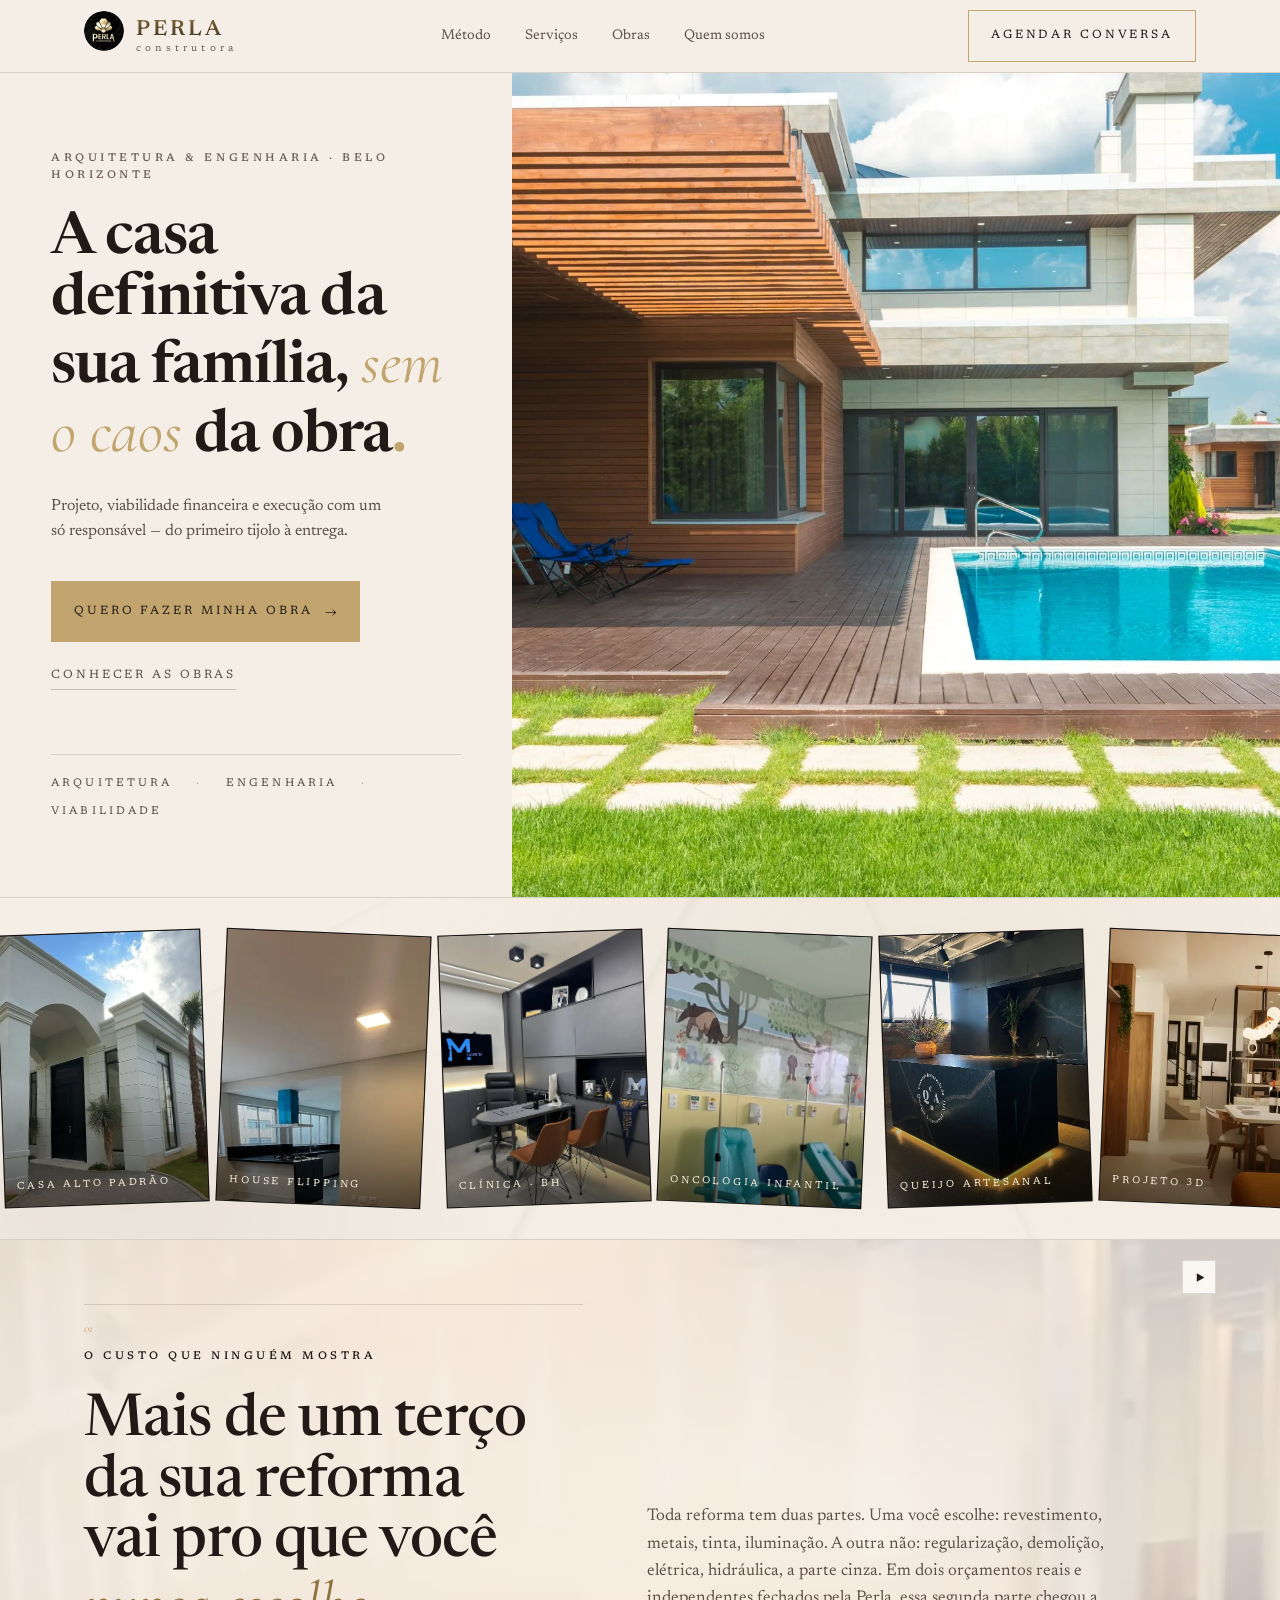
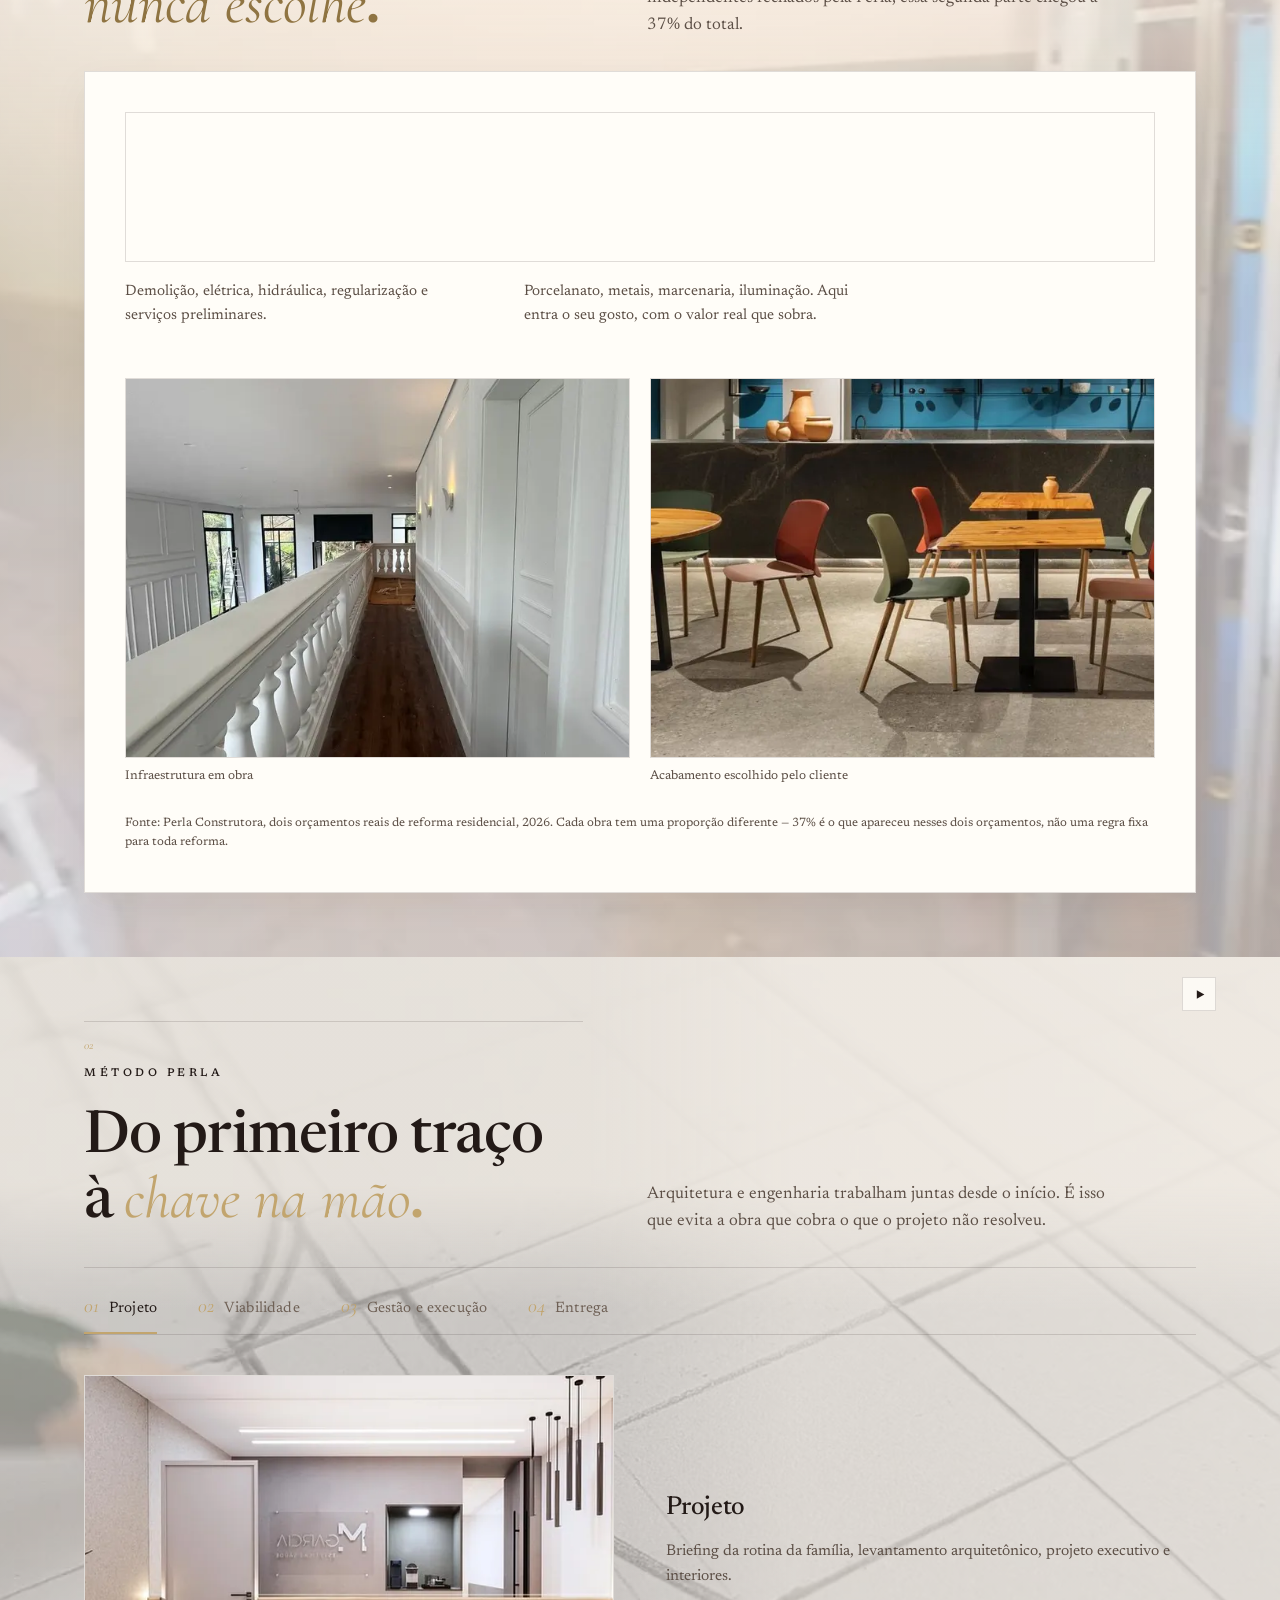
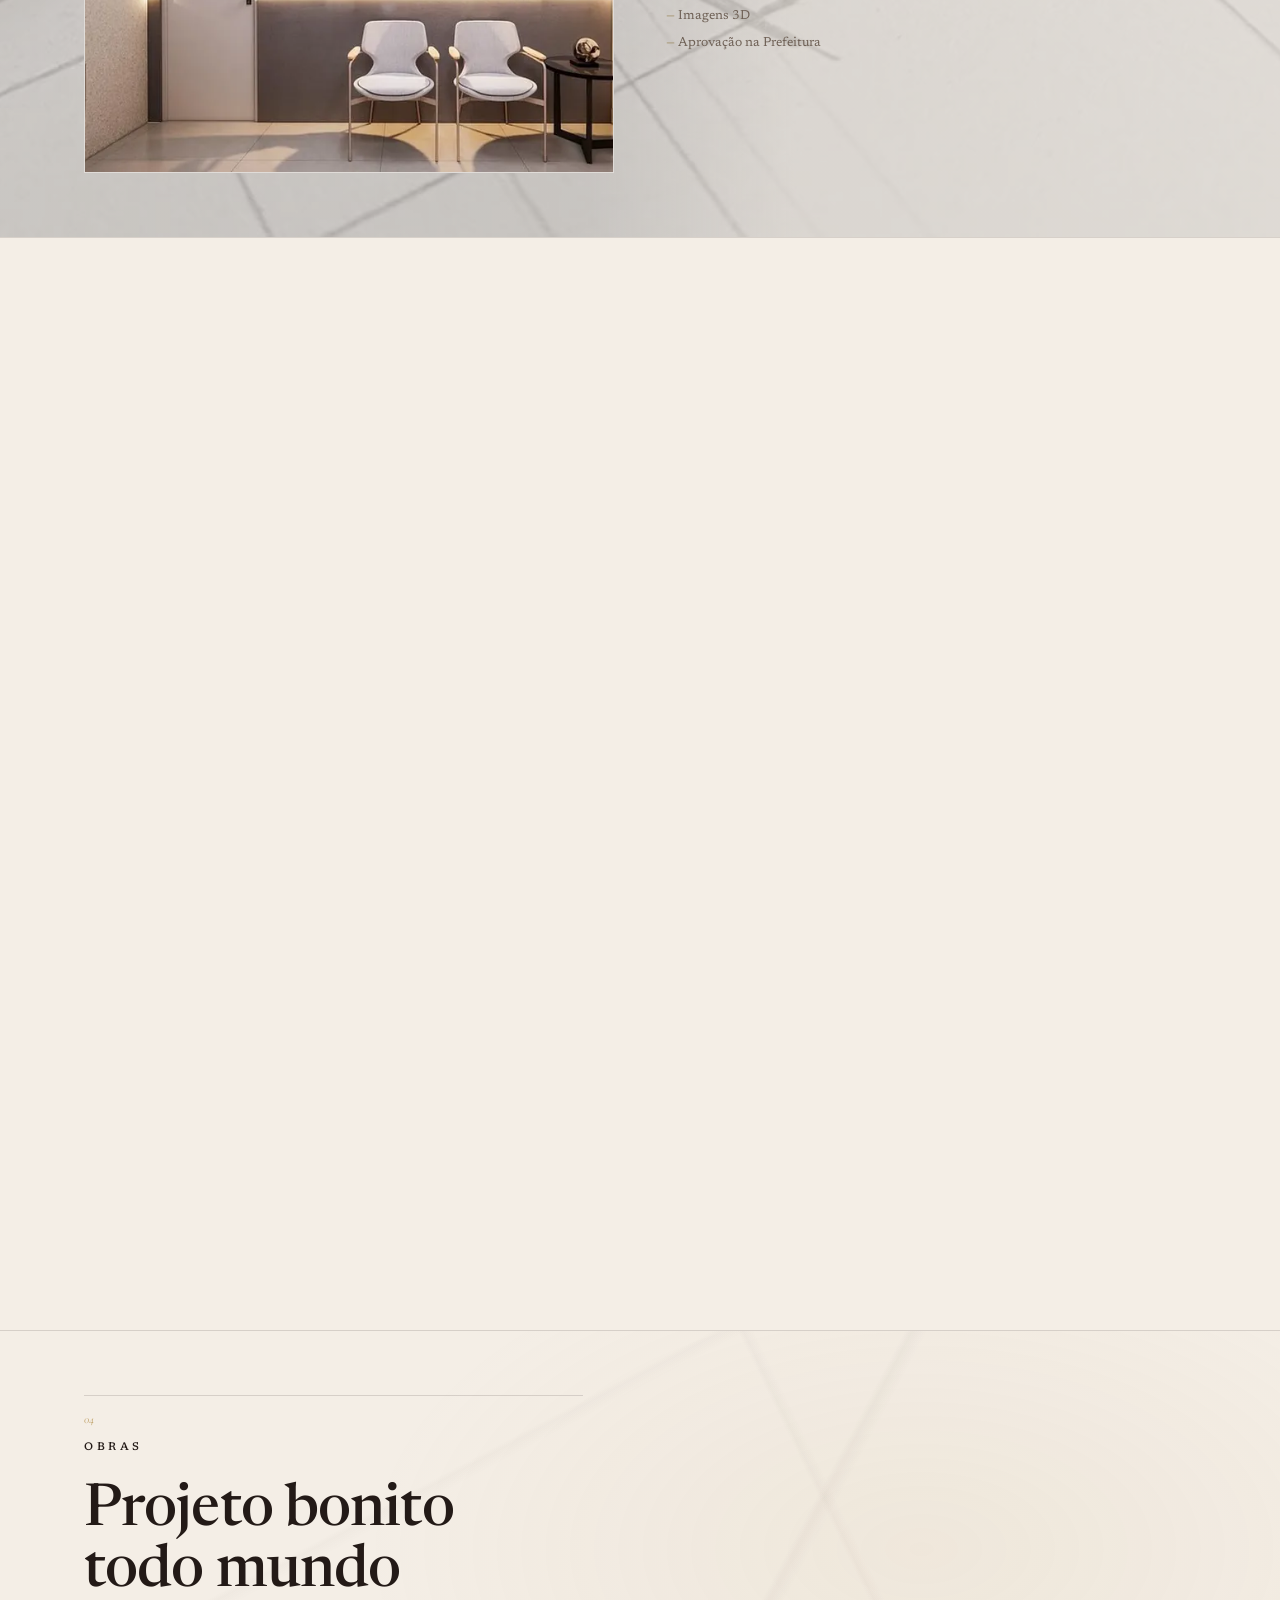
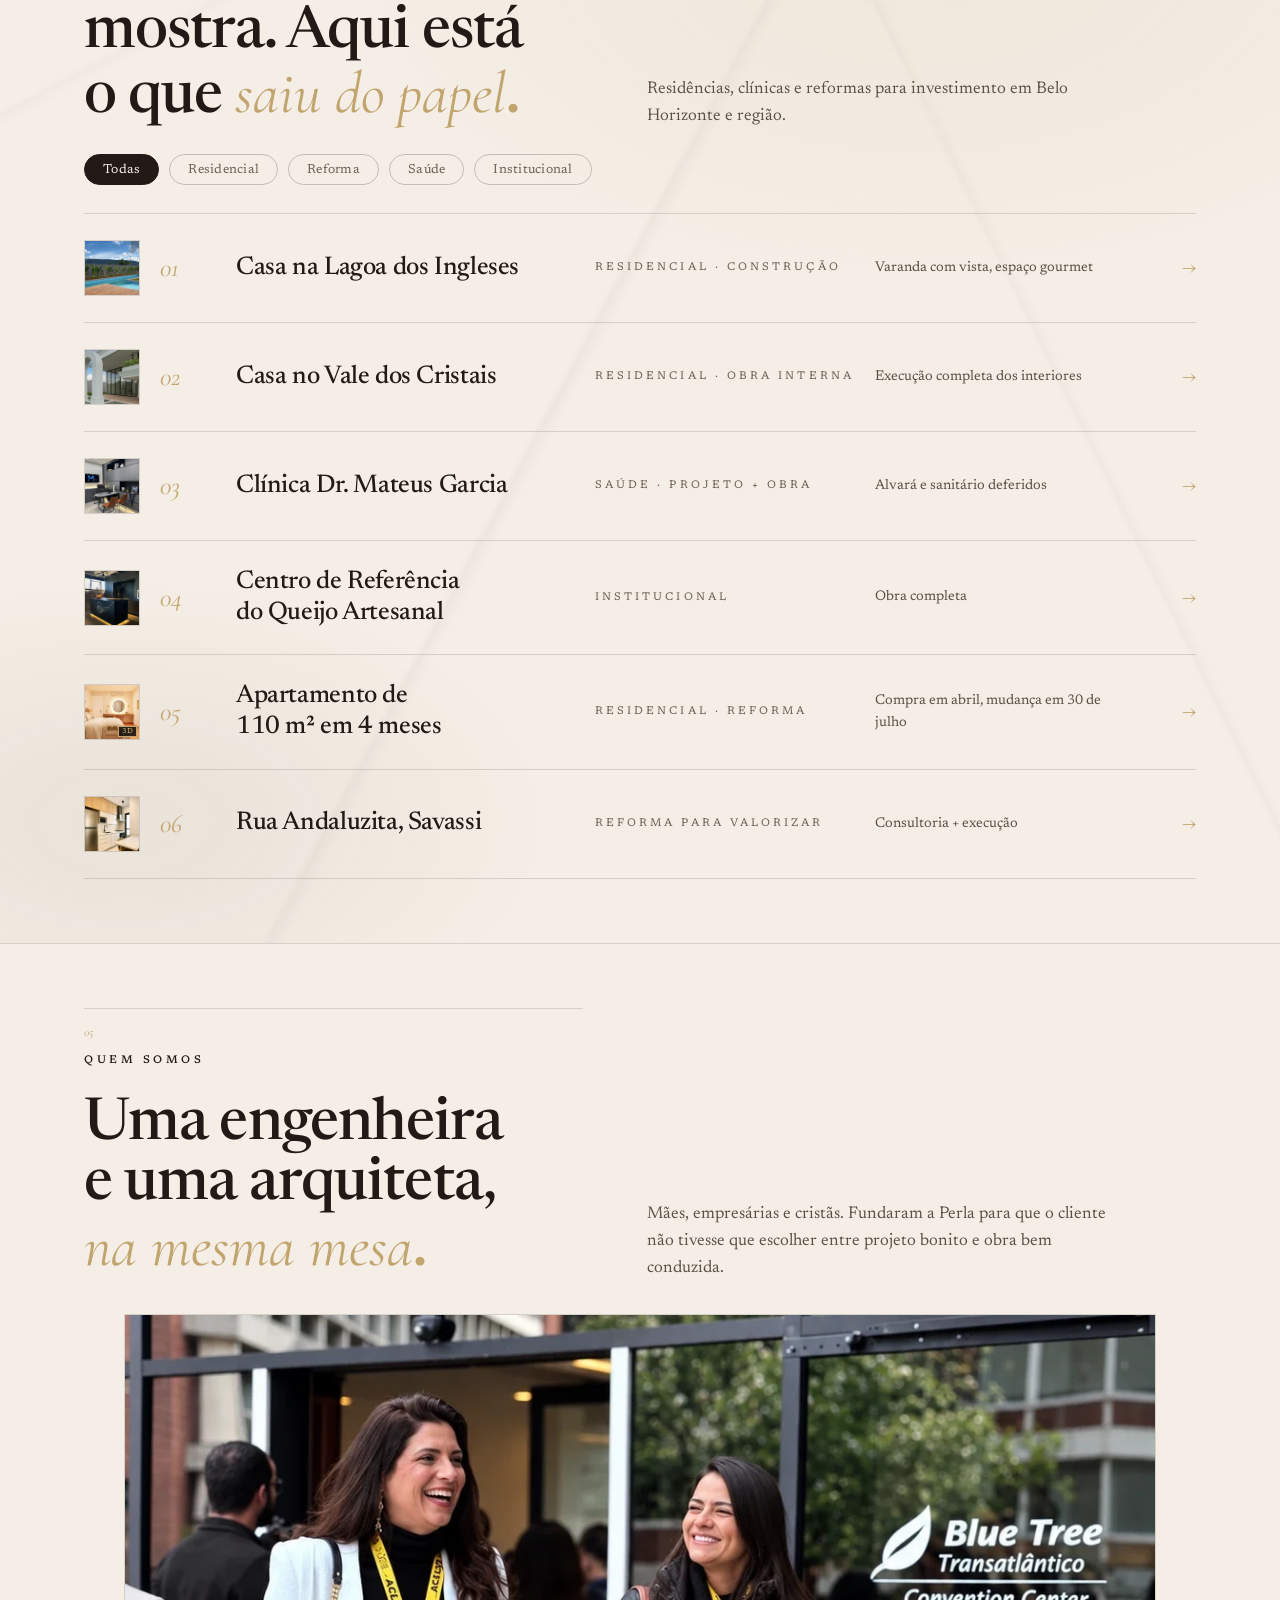
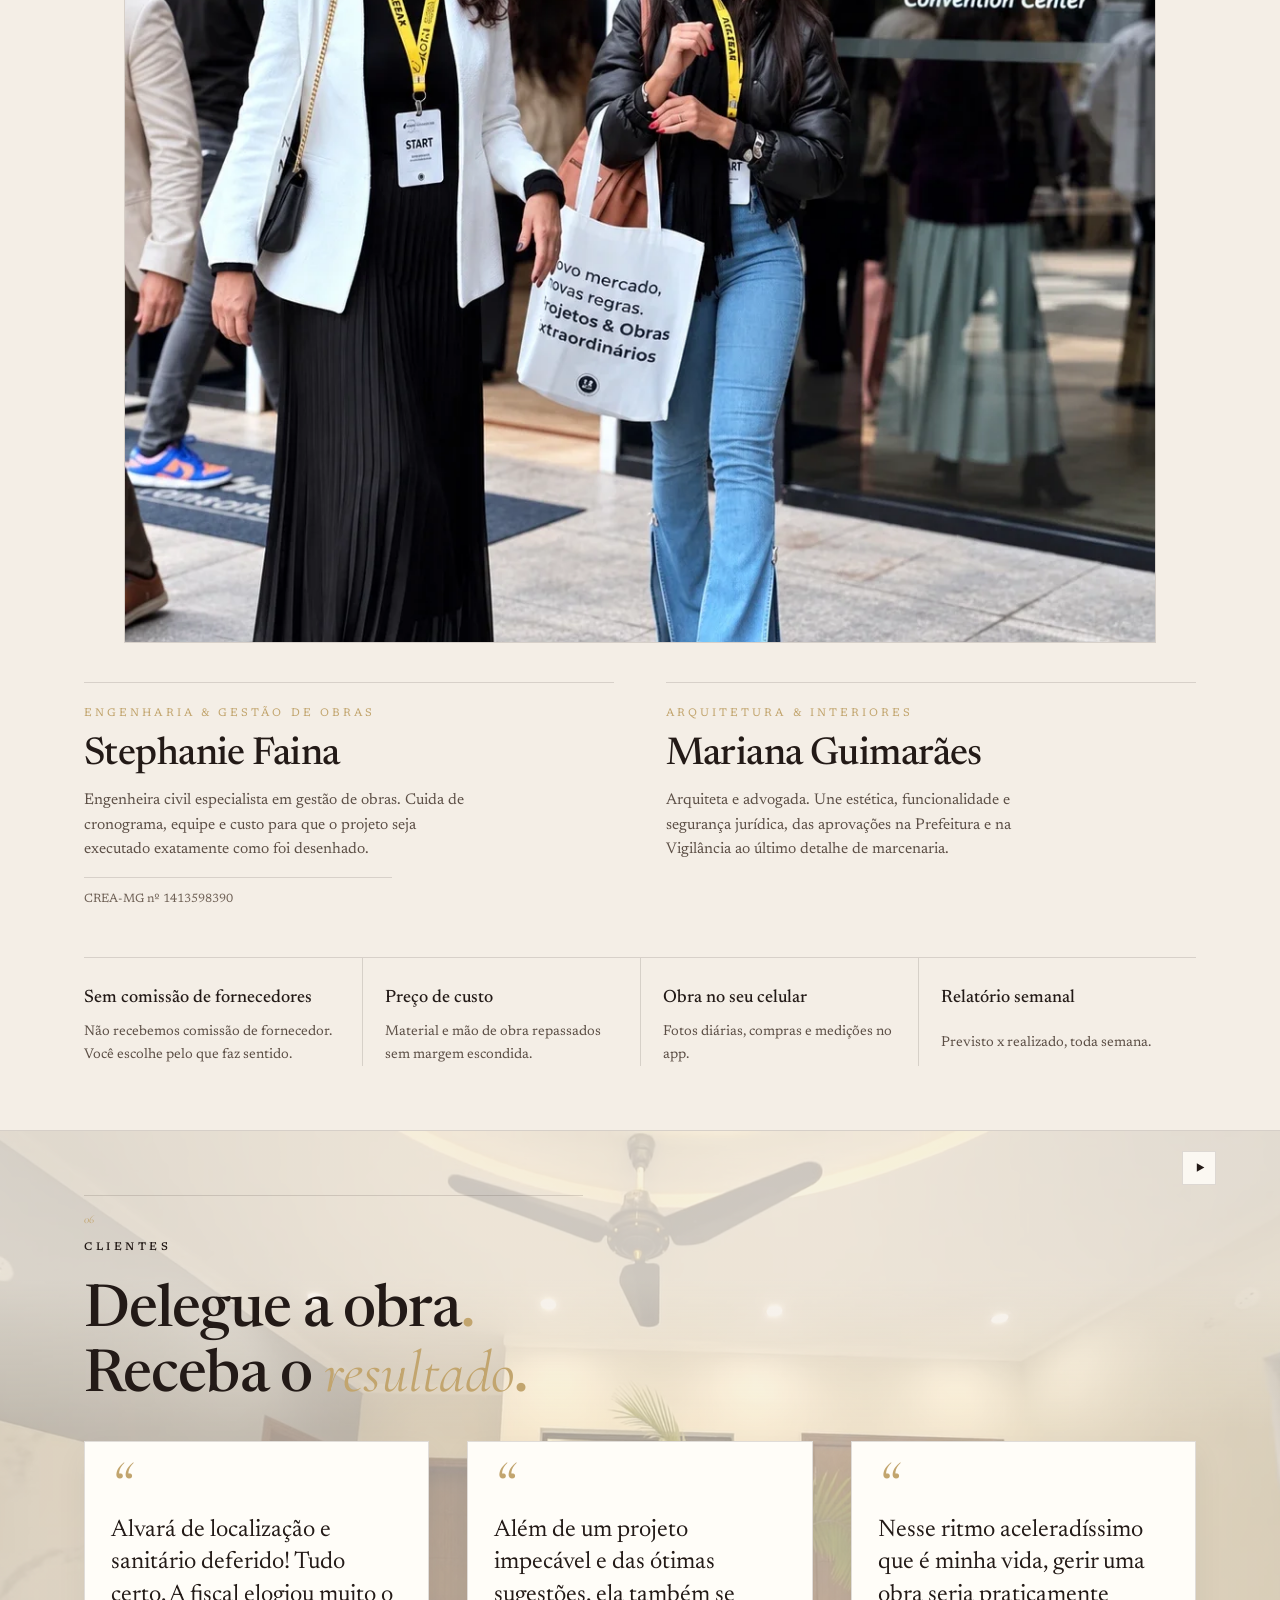
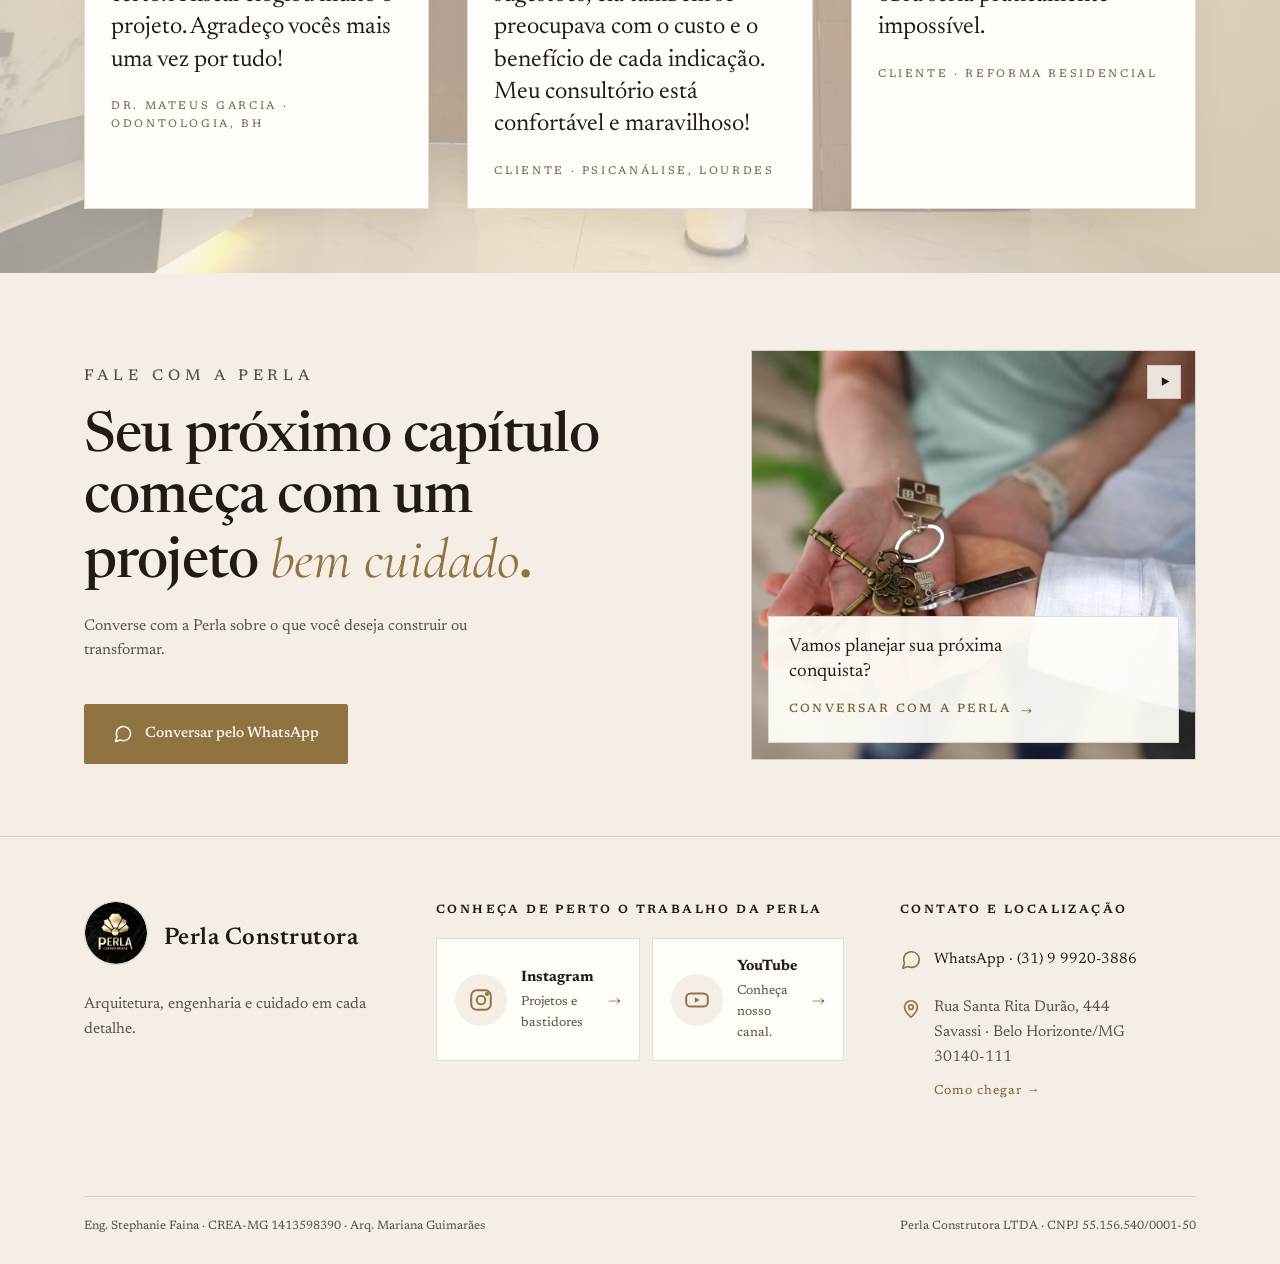
==== commit 372bee2e: "Ritmo vertical mais compacto entre seções (site + páginas de projeto) - section{padding-block}: 88-1" ====
--- a/index.html
+++ b/index.html
@@ -144,12 +144,13 @@
 }
 
 /* ============ SEÇÕES ============ */
-section{padding-block:clamp(88px,11vw,160px)}
+/* Ritmo vertical (ajuste 26/09p): 48–64px de padding por seção no desktop, 32–40px no mobile —
+   evita somar o fim de uma seção com o começo da próxima e formar vãos de 200px+. Capa (.hero-*)
+   e o cartão de vídeo do contato ficam fora desta regra, com espaçamento próprio preservado. */
+section{padding-block:clamp(48px,6vw,64px)}
 section[id]{scroll-margin-top:88px}
-/* Ritmo vertical comprimido no mobile: o floor de 88px do clamp acima é alto demais empilhado em telas
-   pequenas — reduzido aqui só para phones, sem mexer no valor fluido usado em tablet/desktop */
-@media (max-width:600px){section{padding-block:clamp(56px,14vw,88px)}}
-.sec-head{display:grid;grid-template-columns:minmax(0,1fr) minmax(0,1.1fr);gap:clamp(28px,5vw,80px);align-items:end;margin-bottom:clamp(48px,6vw,88px)}
+@media (max-width:600px){section{padding-block:clamp(32px,8vw,40px)}}
+.sec-head{display:grid;grid-template-columns:minmax(0,1fr) minmax(0,1.1fr);gap:clamp(20px,5vw,64px);align-items:end;margin-bottom:clamp(24px,3vw,32px)}
 .sec-head .tag{display:grid;gap:10px;border-top:1px solid var(--linha);padding-top:14px}
 .sec-head .tag i{font-family:var(--num);font-size:12px;color:var(--ouro)}
 .sec-head h2{font-size:clamp(34px,4.6vw,64px);line-height:1.03;margin-top:26px}
@@ -322,7 +323,7 @@
 }
 
 /* ============ SÓCIAS ============ */
-.duo-photo{margin-bottom:clamp(32px,5vw,56px);border:1px solid var(--linha);overflow:hidden}
+.duo-photo{margin-bottom:clamp(24px,3vw,40px);border:1px solid var(--linha);overflow:hidden}
 .duo-photo img{width:100%;height:auto;display:block;aspect-ratio:1080/972;object-fit:cover}
 .duo{display:grid;grid-template-columns:repeat(2,minmax(0,1fr));gap:clamp(24px,4vw,64px)}
 .person{display:grid;gap:14px;align-content:start;border-top:1px solid var(--linha);padding-top:22px}
@@ -330,7 +331,7 @@
 .person .role{font-size:11px;letter-spacing:.28em;text-transform:uppercase;color:var(--ouro)}
 .person p{color:var(--perola-2);font-size:var(--fs-support);max-width:44ch}
 .person .reg{font-size:12px;color:var(--perola-3);border-top:1px solid var(--linha);padding-top:12px}
-.values{display:grid;grid-template-columns:repeat(4,minmax(0,1fr));gap:0;margin-top:clamp(56px,7vw,96px);border-top:1px solid var(--linha)}
+.values{display:grid;grid-template-columns:repeat(4,minmax(0,1fr));gap:0;margin-top:clamp(32px,4vw,48px);border-top:1px solid var(--linha)}
 .values div{padding:26px 22px 0 0;display:grid;gap:8px}
 .values div+div{padding-left:22px;border-left:1px solid var(--linha)}
 .values b{font-weight:500;font-size:18px;position:relative;display:inline-block}
@@ -357,7 +358,7 @@
    página (hero, método, serviços, obras, quem somos) continua no tema escuro atual — migra
    numa entrega separada. Reaproveita os tokens --papel/--tinta/--tinta-2/--linha-p/--ouro-paper
    já oficiais da marca (mesmos da seção #custo), nada inventado. */
-.cta-contato{text-align:left;padding-block:clamp(72px,10vw,128px)}
+.cta-contato{text-align:left;padding-block:clamp(48px,6vw,72px)}
 .cta-contato h2{font-size:clamp(32px,4.6vw,56px);line-height:1.08;max-width:16ch;color:var(--tinta)}
 .cta-contato p{color:var(--tinta-2);max-width:48ch;margin-top:20px;font-size:var(--fs-support)}
 .cta-contato .ctas{display:flex;flex-wrap:wrap;gap:20px;align-items:center;margin-top:40px}
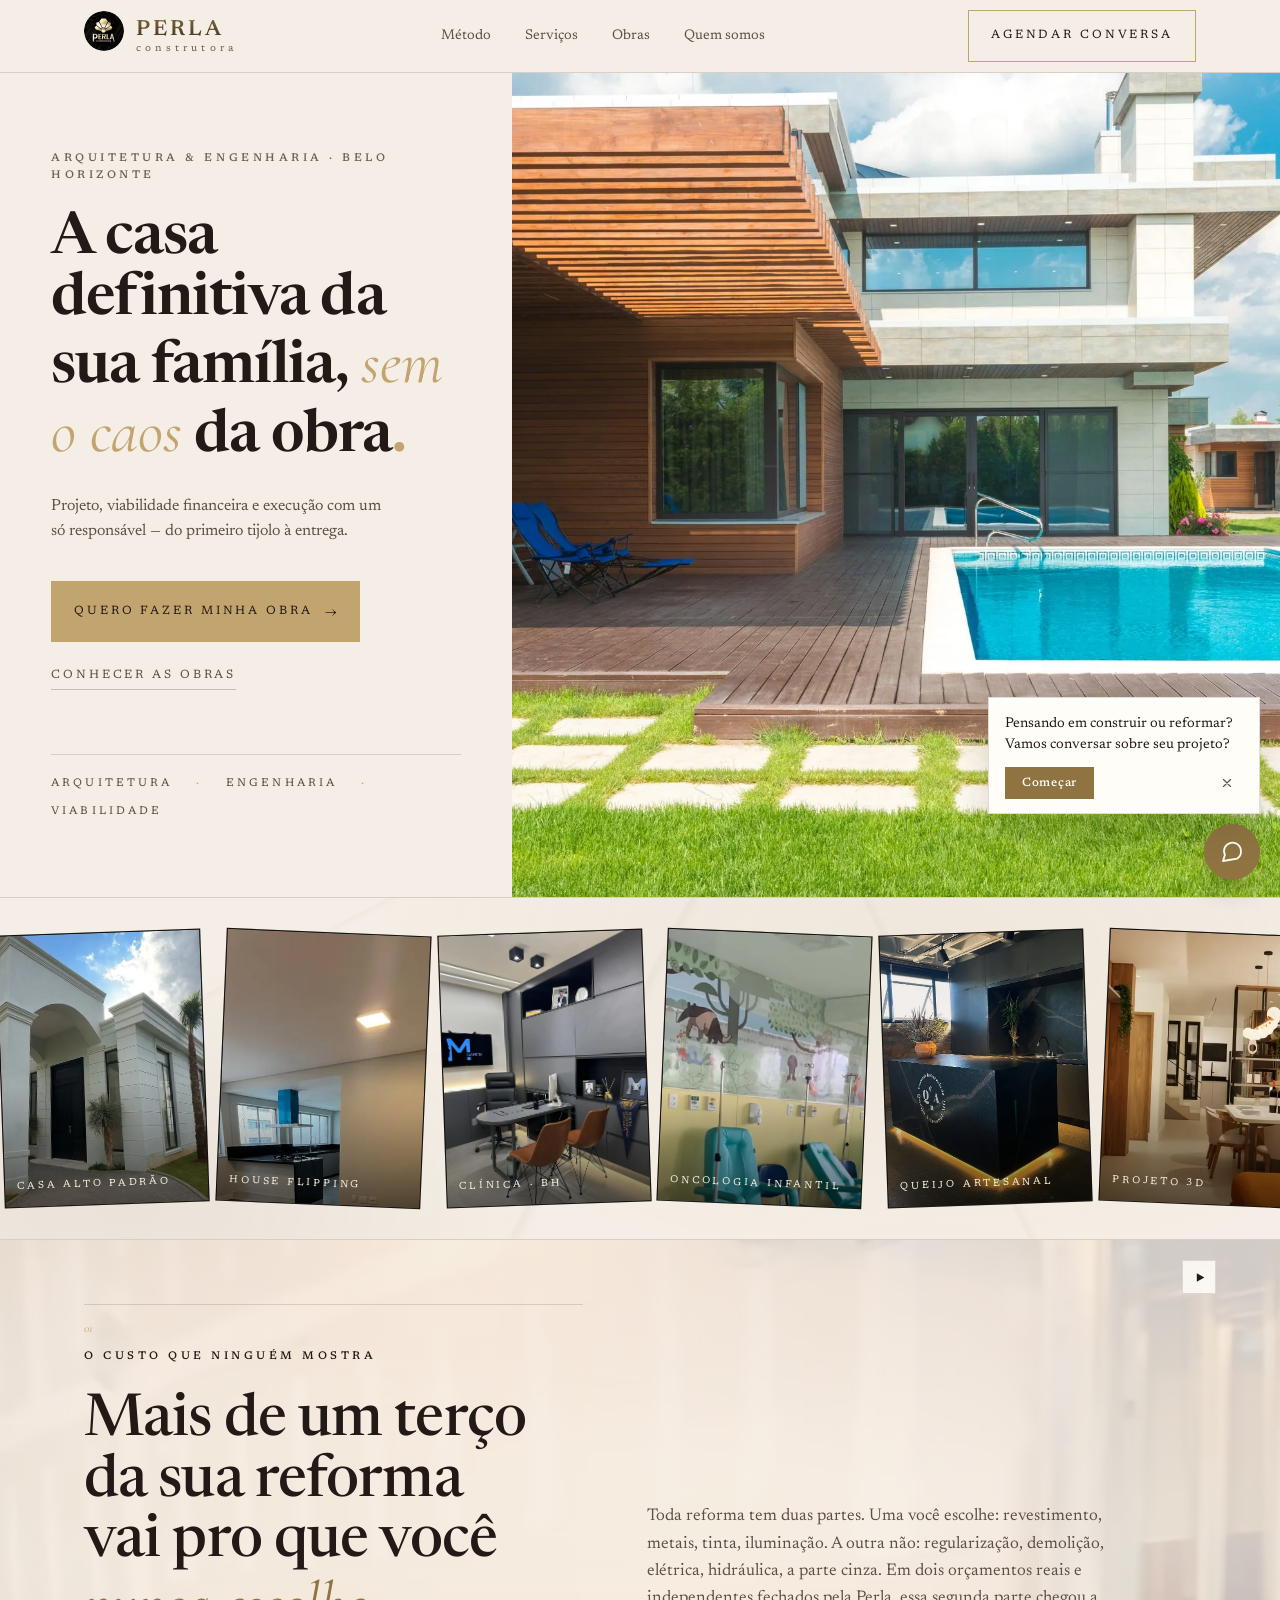
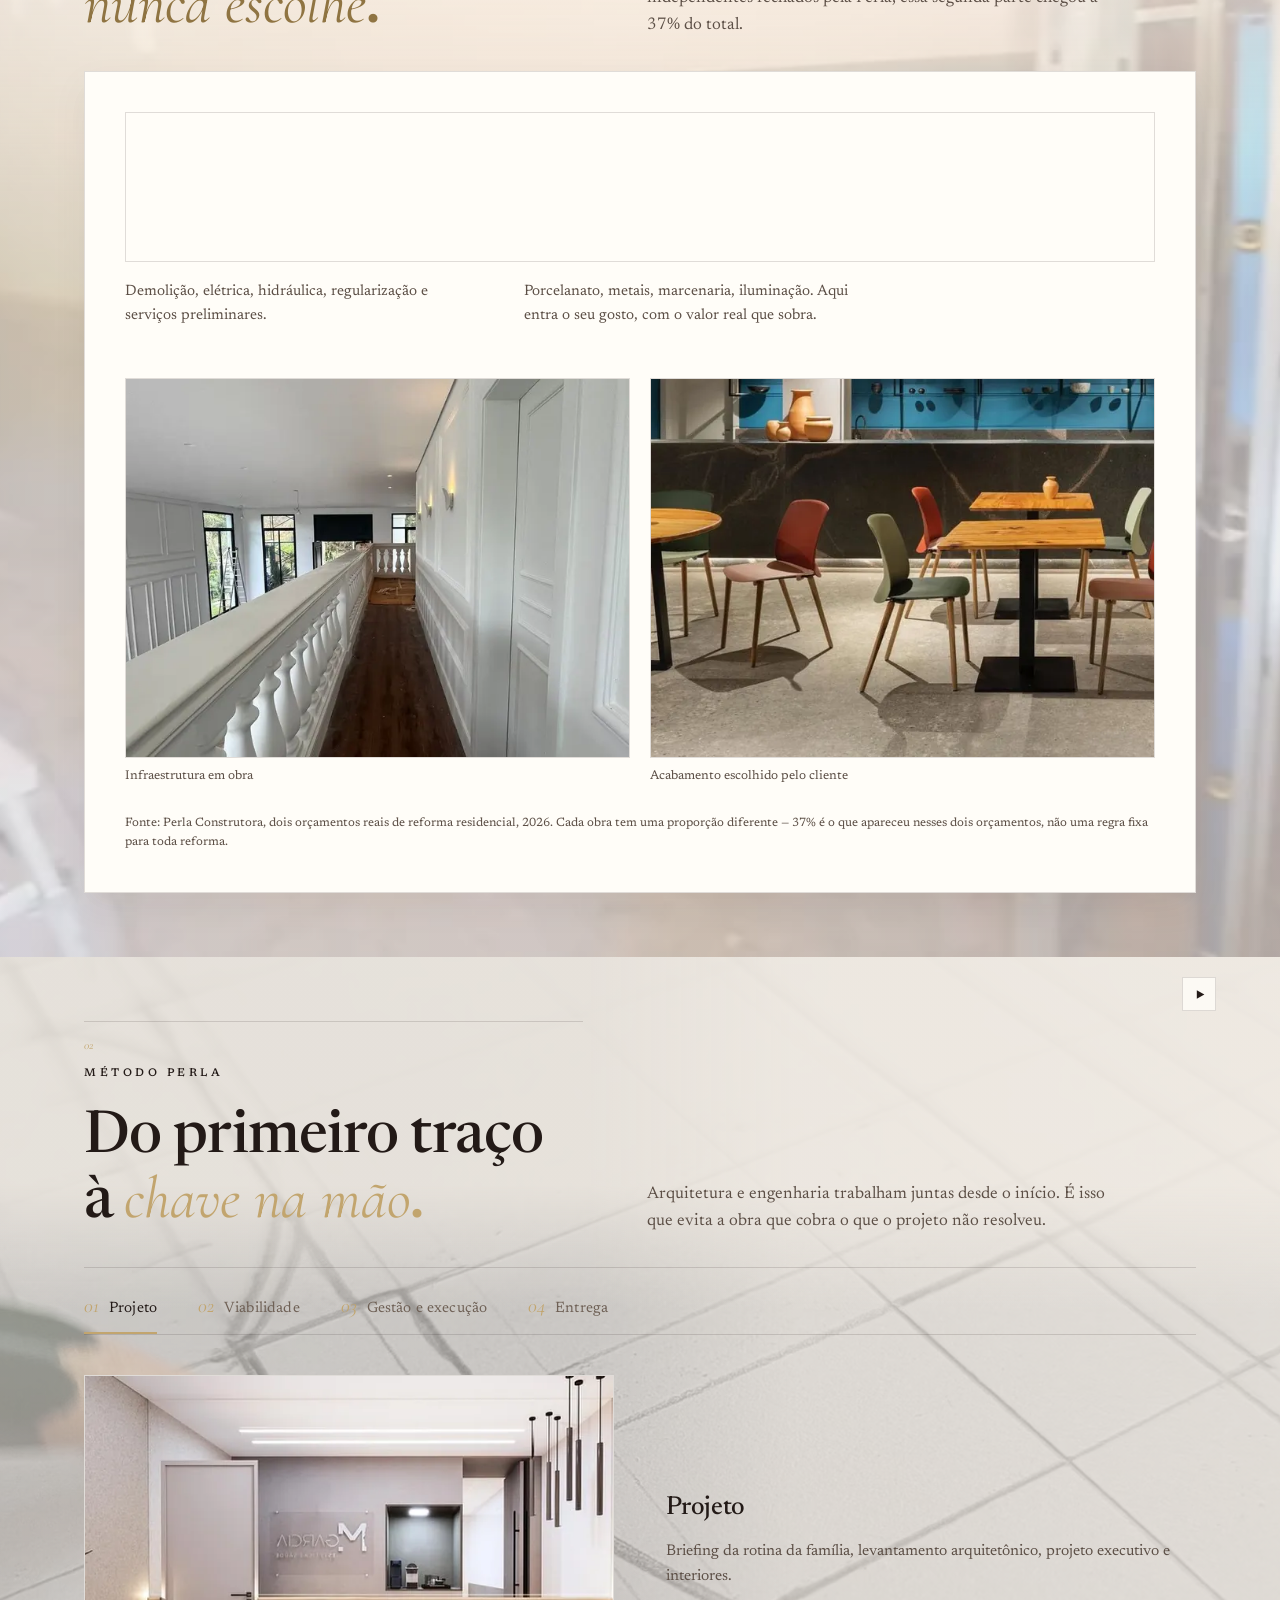
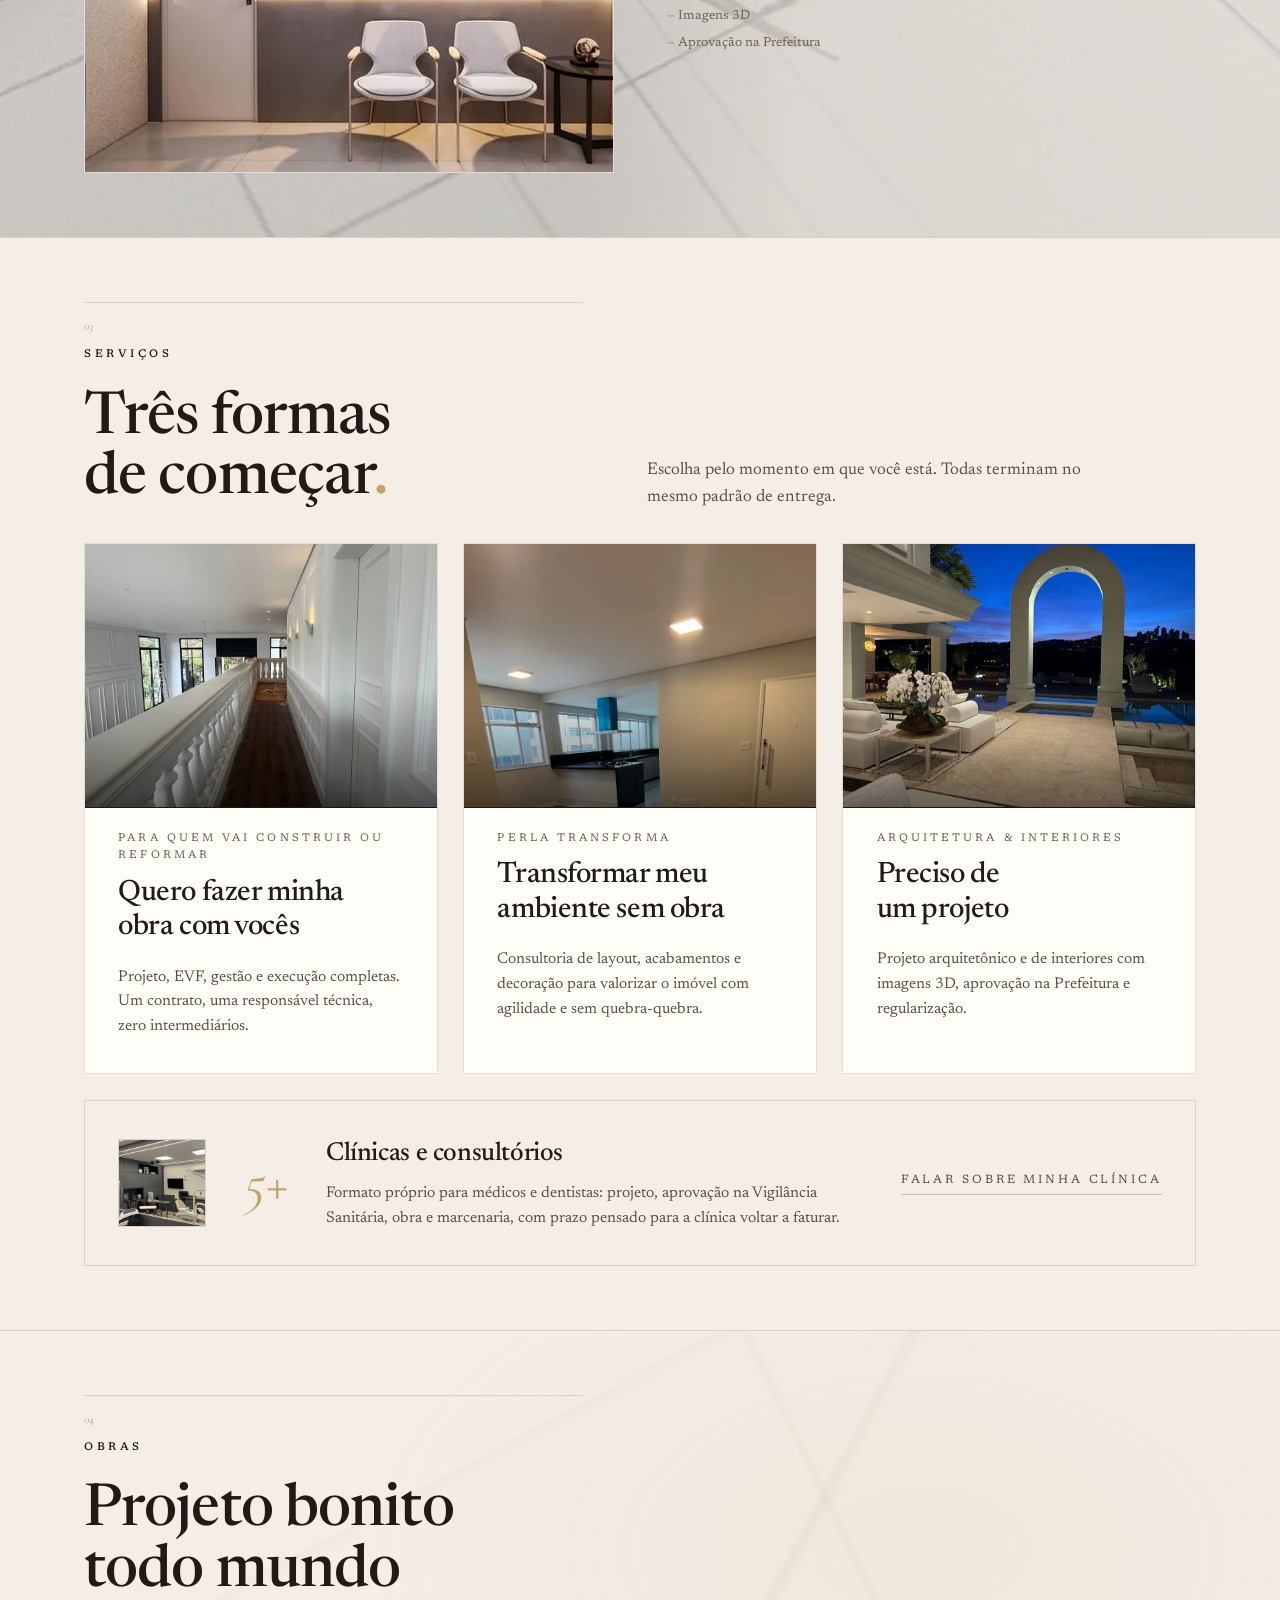
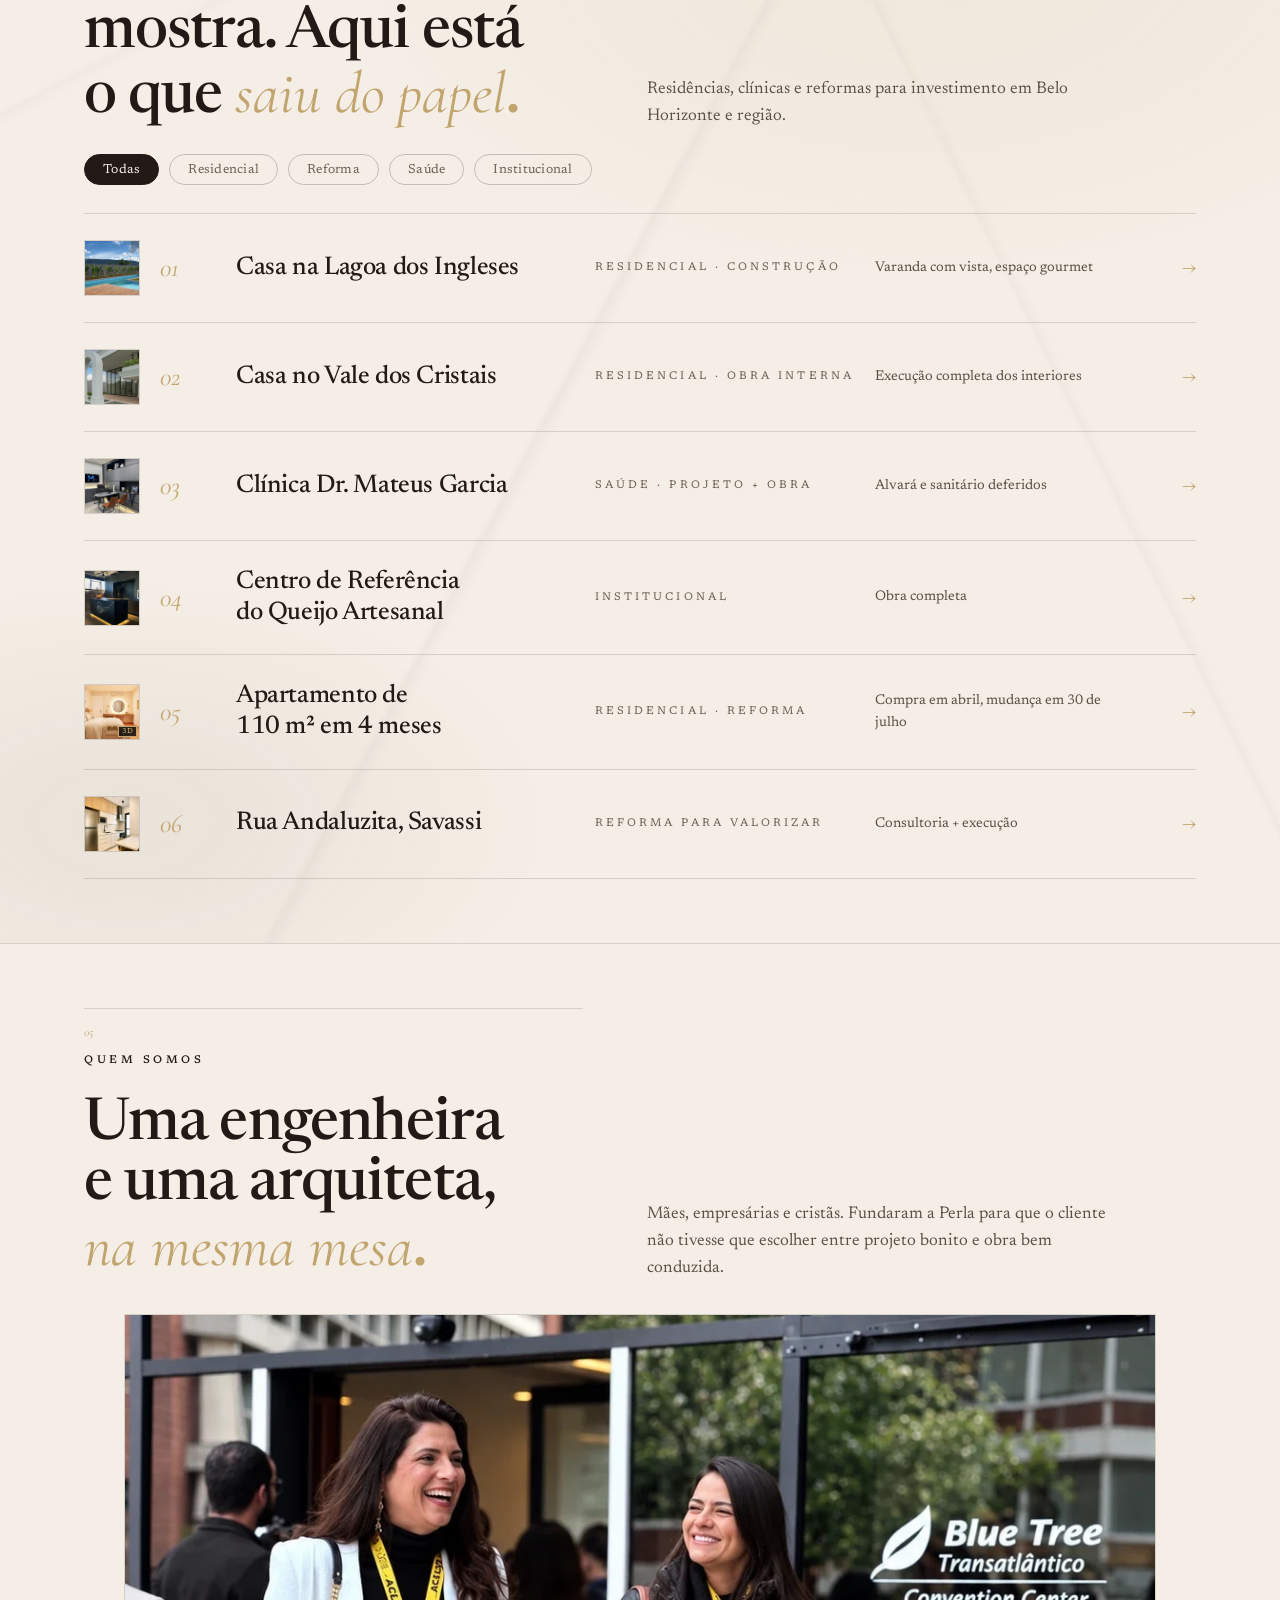
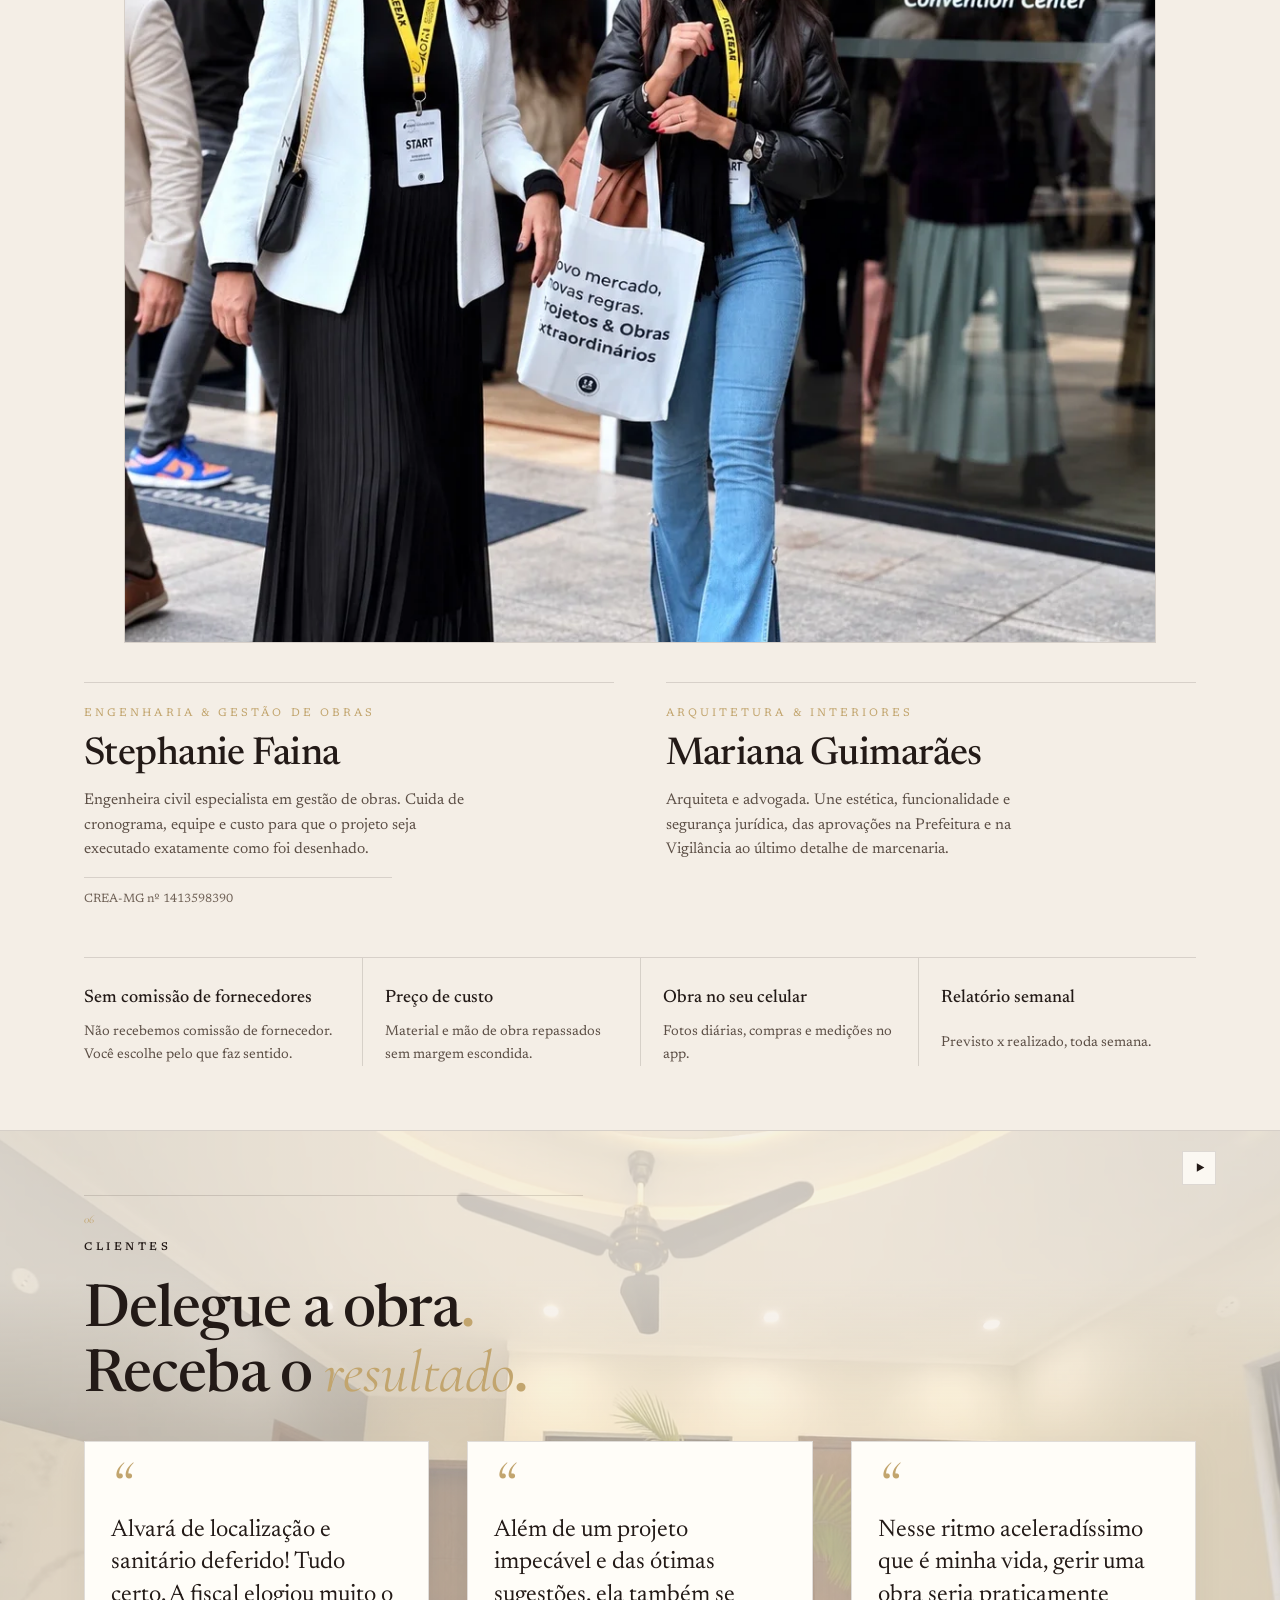
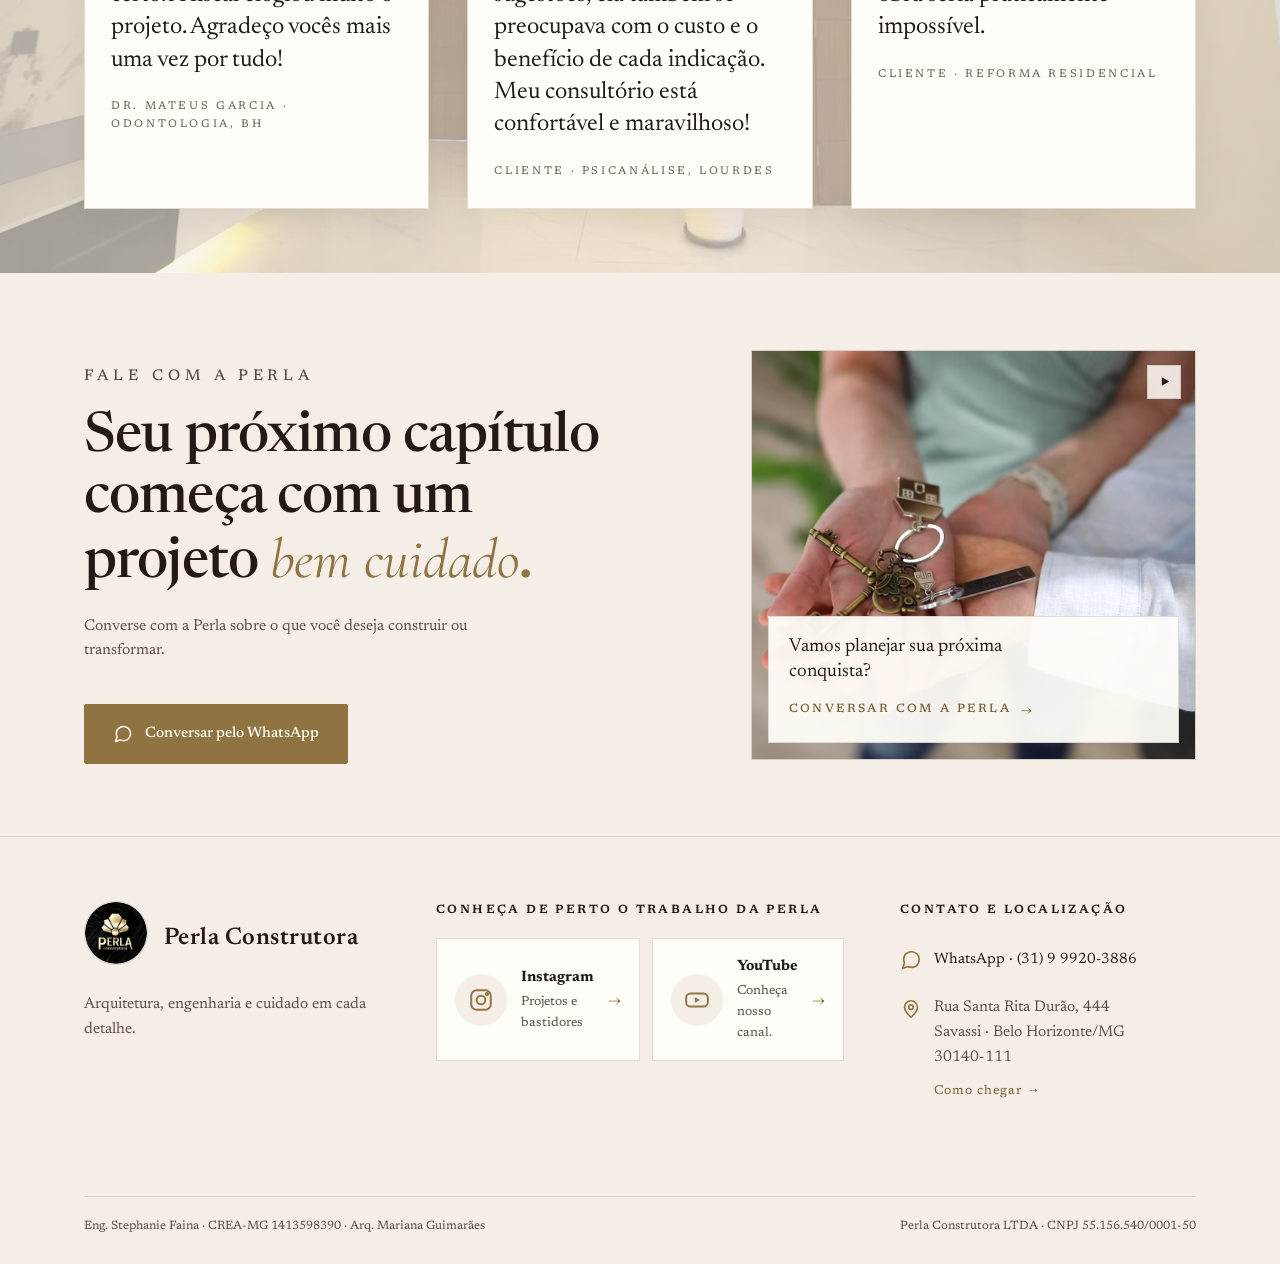
==== commit ac4d26b8: "Adiciona Assistente Perla: widget de pré-atendimento (fluxo guiado) Widget flutuante em todas as 7 p" ====
--- a/index.html
+++ b/index.html
@@ -460,6 +460,7 @@
 /* Sem JS: nunca ficar invisível */
 </style>
 <noscript><style>[data-reveal],[data-reveal-group]>*{opacity:1!important;transform:none!important}</style></noscript>
+<link rel="stylesheet" href="assets/css/assistant.css">
 </head>
 <body class="tem-barra-contato">
 
@@ -1086,5 +1087,6 @@
   });
 })();
 </script>
+<script src="assets/js/assistant.js" defer></script>
 </body>
 </html>
--- a/assets/css/assistant.css
+++ b/assets/css/assistant.css
@@ -0,0 +1,103 @@
+/* ============ ASSISTENTE PERLA (widget de pré-atendimento) ============
+   Fluxo guiado determinístico (perguntas/botões/texto livre) que organiza um resumo e monta um
+   link de WhatsApp — não há serviço de IA real por trás (ver assistant.js). Reaproveita os tokens
+   de cor já declarados em :root pelo próprio site (--onix/--perola/--ouro/--linha-p etc.), então
+   funciona igual na home (tema claro) e nas páginas de projeto sem redeclarar nada.
+   z-index: fica sempre abaixo do menu mobile (.nav-mobile, z9) e do lightbox das obras (z50) — se
+   qualquer um dos dois abrir por cima, o widget correspondente é coberto naturalmente. */
+
+.pa-fab{position:fixed;right:20px;bottom:20px;z-index:8;width:56px;height:56px;border-radius:50%;
+  border:1px solid var(--ouro-paper,var(--ouro));background:var(--ouro-paper,var(--ouro));color:#FFFDF8;
+  display:flex;align-items:center;justify-content:center;cursor:pointer;appearance:none;
+  box-shadow:0 10px 26px rgba(35,26,23,.22);transition:transform .2s ease,box-shadow .2s ease}
+.pa-fab:hover{transform:translateY(-2px);box-shadow:0 14px 32px rgba(35,26,23,.28)}
+.pa-fab:focus-visible{outline:2px solid var(--ouro);outline-offset:3px}
+.pa-fab svg{width:24px;height:24px}
+.pa-fab .pa-fab-fechar{display:none}
+.pa-fab[aria-expanded="true"] .pa-fab-abrir{display:none}
+.pa-fab[aria-expanded="true"] .pa-fab-fechar{display:block}
+@media (max-width:640px){.pa-fab{right:16px;bottom:calc(64px + env(safe-area-inset-bottom,0px) + 14px)}}
+body.pa-fab-oculto .pa-fab,body.pa-fab-oculto .pa-invite{display:none}
+
+/* Convite (balão) — mesma âncora do botão, some com um clique em "Começar" ou no × */
+.pa-invite{position:fixed;right:20px;bottom:86px;z-index:8;max-width:272px;background:var(--onix-2,#FFFDF8);
+  border:1px solid var(--linha-p);box-shadow:0 14px 34px rgba(35,26,23,.14);padding:16px 16px 14px;
+  display:none}
+.pa-invite.mostrar{display:block}
+@media (max-width:640px){.pa-invite{right:16px;bottom:calc(64px + env(safe-area-inset-bottom,0px) + 82px);max-width:calc(100vw - 32px)}}
+@media (prefers-reduced-motion:no-preference){
+  .pa-invite.mostrar{animation:pa-surgir .3s cubic-bezier(.2,.7,.1,1) both}
+  @keyframes pa-surgir{from{opacity:0;transform:translateY(8px)}to{opacity:1;transform:none}}
+}
+.pa-invite p{margin:0;font-size:14px;line-height:1.45;color:var(--tinta,var(--perola));font-family:var(--display)}
+.pa-invite-acoes{display:flex;align-items:center;justify-content:space-between;gap:10px;margin-top:12px}
+.pa-invite-comecar{appearance:none;cursor:pointer;border:1px solid var(--ouro-paper,var(--ouro));background:var(--ouro-paper,var(--ouro));
+  color:#FFFDF8;font-size:12px;letter-spacing:.06em;padding:9px 16px;font-family:inherit;font-weight:500}
+.pa-invite-comecar:hover{background:var(--tinta,#332921)}
+.pa-invite-fechar{appearance:none;cursor:pointer;border:0;background:none;color:var(--tinta-2,var(--perola-3));width:32px;height:32px;
+  display:flex;align-items:center;justify-content:center;flex:0 0 auto}
+.pa-invite-fechar svg{width:14px;height:14px}
+.pa-invite button:focus-visible{outline:2px solid var(--ouro);outline-offset:2px}
+
+/* Painel do chat */
+.pa-panel{position:fixed;right:20px;bottom:86px;z-index:8;width:min(376px,calc(100vw - 32px));
+  height:min(560px,calc(100vh - 120px));display:none;flex-direction:column;background:var(--onix-2,#FFFDF8);
+  border:1px solid var(--linha-p);box-shadow:0 20px 50px rgba(35,26,23,.22)}
+.pa-panel.aberto{display:flex}
+@media (max-width:640px){
+  .pa-panel{right:0;left:0;bottom:0;width:100%;height:min(78vh,100dvh - 64px);border-left:0;border-right:0;border-bottom:0}
+}
+.pa-cabecalho{display:flex;align-items:center;gap:10px;padding:14px 16px;border-bottom:1px solid var(--linha-p);flex:0 0 auto}
+.pa-cabecalho .pa-avatar{width:30px;height:30px;border-radius:50%;background:var(--ouro-paper,var(--ouro));color:#FFFDF8;
+  display:flex;align-items:center;justify-content:center;font-family:var(--num);font-style:italic;font-size:15px;flex:0 0 auto}
+.pa-cabecalho .pa-titulos{flex:1 1 auto;min-width:0}
+.pa-cabecalho b{display:block;font-size:14px;color:var(--tinta,var(--perola))}
+.pa-cabecalho span{display:block;font-size:11px;color:var(--tinta-2,var(--perola-3))}
+.pa-acao-topo{appearance:none;cursor:pointer;border:0;background:none;color:var(--tinta-2,var(--perola-3));width:30px;height:30px;
+  display:flex;align-items:center;justify-content:center;flex:0 0 auto}
+.pa-acao-topo:hover{color:var(--tinta,var(--perola))}
+.pa-acao-topo svg{width:15px;height:15px}
+.pa-acao-topo:focus-visible,.pa-quick button:focus-visible,.pa-enviar:focus-visible,.pa-campo textarea:focus-visible{outline:2px solid var(--ouro);outline-offset:2px}
+
+.pa-aviso{flex:0 0 auto;padding:10px 16px;font-size:11px;line-height:1.4;color:var(--tinta-2,var(--perola-3));
+  background:rgba(194,165,110,.08);border-bottom:1px solid var(--linha-p)}
+
+.pa-corpo{flex:1 1 auto;overflow-y:auto;padding:14px 16px;display:flex;flex-direction:column;gap:12px;min-height:0}
+.pa-msg{max-width:86%;font-size:13.5px;line-height:1.5;padding:10px 13px;border:1px solid var(--linha-p)}
+.pa-msg.bot{align-self:flex-start;background:var(--onix,#F4EEE6);color:var(--tinta,var(--perola));border-bottom-left-radius:0}
+.pa-msg.user{align-self:flex-end;background:var(--ouro-paper,var(--ouro));color:#FFFDF8;border-color:transparent;border-bottom-right-radius:0}
+.pa-msg.user *{color:inherit}
+
+.pa-quick{display:flex;flex-wrap:wrap;gap:8px;align-self:flex-start;max-width:100%}
+.pa-quick button{appearance:none;cursor:pointer;font-family:inherit;font-size:12.5px;padding:8px 14px;
+  border:1px solid var(--linha-p);background:#FFFDF8;color:var(--tinta,var(--perola));transition:border-color .2s ease,background-color .2s ease}
+.pa-quick button:hover{border-color:var(--ouro-paper,var(--ouro))}
+.pa-quick button.selecionada{background:var(--ouro-paper,var(--ouro));border-color:var(--ouro-paper,var(--ouro));color:#FFFDF8}
+
+.pa-rodape{flex:0 0 auto;border-top:1px solid var(--linha-p);padding:10px 12px;display:flex;flex-direction:column;gap:8px}
+.pa-nav-rodape{display:flex;align-items:center;justify-content:space-between;gap:8px;flex-wrap:wrap}
+.pa-link-rodape{appearance:none;cursor:pointer;border:0;background:none;font-family:inherit;font-size:11.5px;
+  letter-spacing:.03em;color:var(--ouro-paper-texto,var(--ouro-deep));padding:4px 2px;text-decoration:underline;text-underline-offset:2px}
+.pa-link-rodape:disabled{opacity:.4;cursor:default;text-decoration:none}
+.pa-campo{display:flex;align-items:flex-end;gap:8px}
+.pa-campo label{position:absolute;width:1px;height:1px;overflow:hidden;clip:rect(0 0 0 0);white-space:nowrap}
+.pa-campo textarea{flex:1 1 auto;resize:none;max-height:88px;font-family:inherit;font-size:13.5px;line-height:1.4;
+  padding:9px 12px;border:1px solid var(--linha-p);background:#FFFDF8;color:var(--tinta,var(--perola))}
+.pa-enviar{appearance:none;cursor:pointer;flex:0 0 auto;width:38px;height:38px;border:1px solid var(--ouro-paper,var(--ouro));
+  background:var(--ouro-paper,var(--ouro));color:#FFFDF8;display:flex;align-items:center;justify-content:center}
+.pa-enviar:disabled{opacity:.45;cursor:default}
+.pa-enviar svg{width:15px;height:15px}
+
+/* Resumo final */
+.pa-resumo{border:1px solid var(--linha-p);background:var(--onix,#F4EEE6);padding:12px 14px;font-size:12.5px;
+  line-height:1.65;color:var(--tinta-2,var(--perola-3));white-space:pre-wrap}
+.pa-resumo b{color:var(--tinta,var(--perola))}
+.pa-cta-final{display:flex;flex-direction:column;gap:8px;align-self:stretch}
+.pa-btn-principal{appearance:none;cursor:pointer;text-align:center;font-family:inherit;font-size:13px;font-weight:500;
+  padding:11px 16px;border:1px solid var(--ouro-paper,var(--ouro));background:var(--ouro-paper,var(--ouro));color:#FFFDF8;text-decoration:none;display:block}
+.pa-btn-secundario{appearance:none;cursor:pointer;text-align:center;font-family:inherit;font-size:12.5px;
+  padding:9px 16px;border:1px solid var(--linha-p);background:none;color:var(--tinta,var(--perola))}
+
+@media (prefers-reduced-motion:no-preference){
+  .pa-panel{transition:opacity .2s ease,transform .2s ease}
+}
